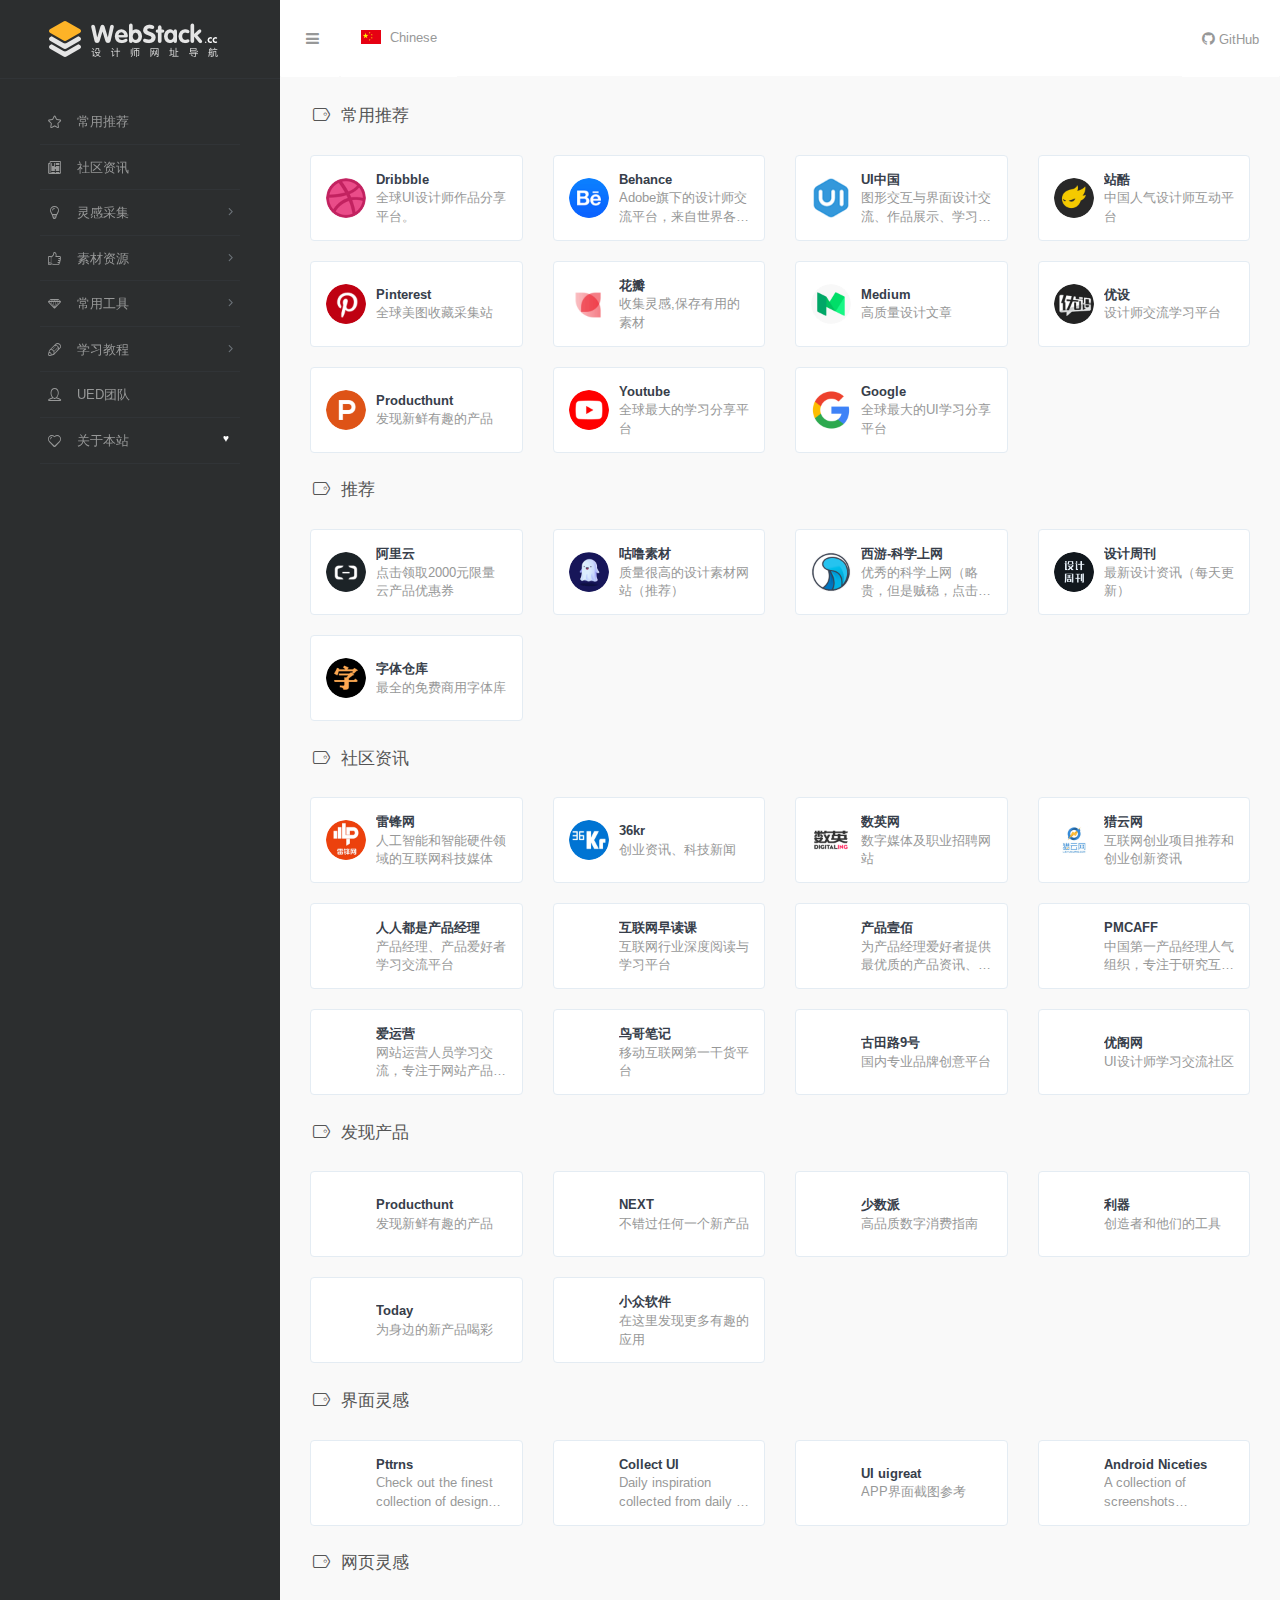
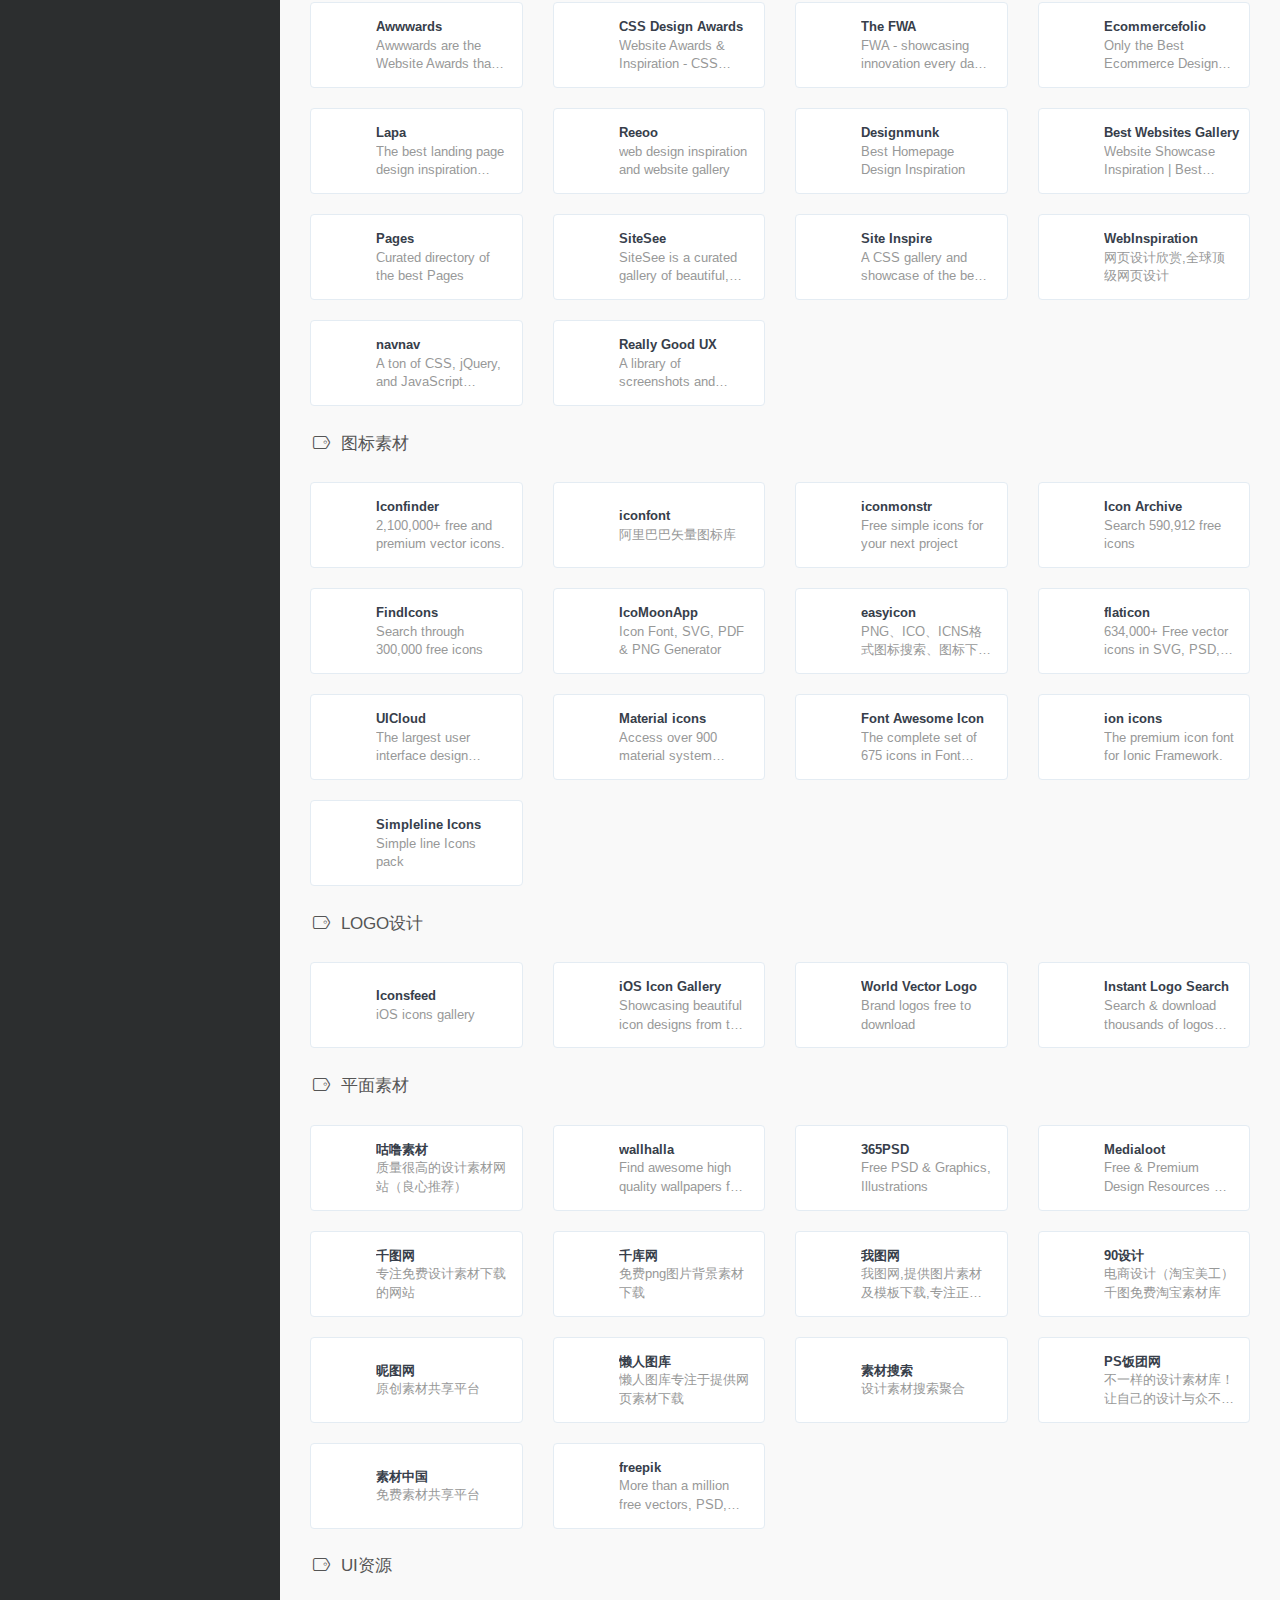
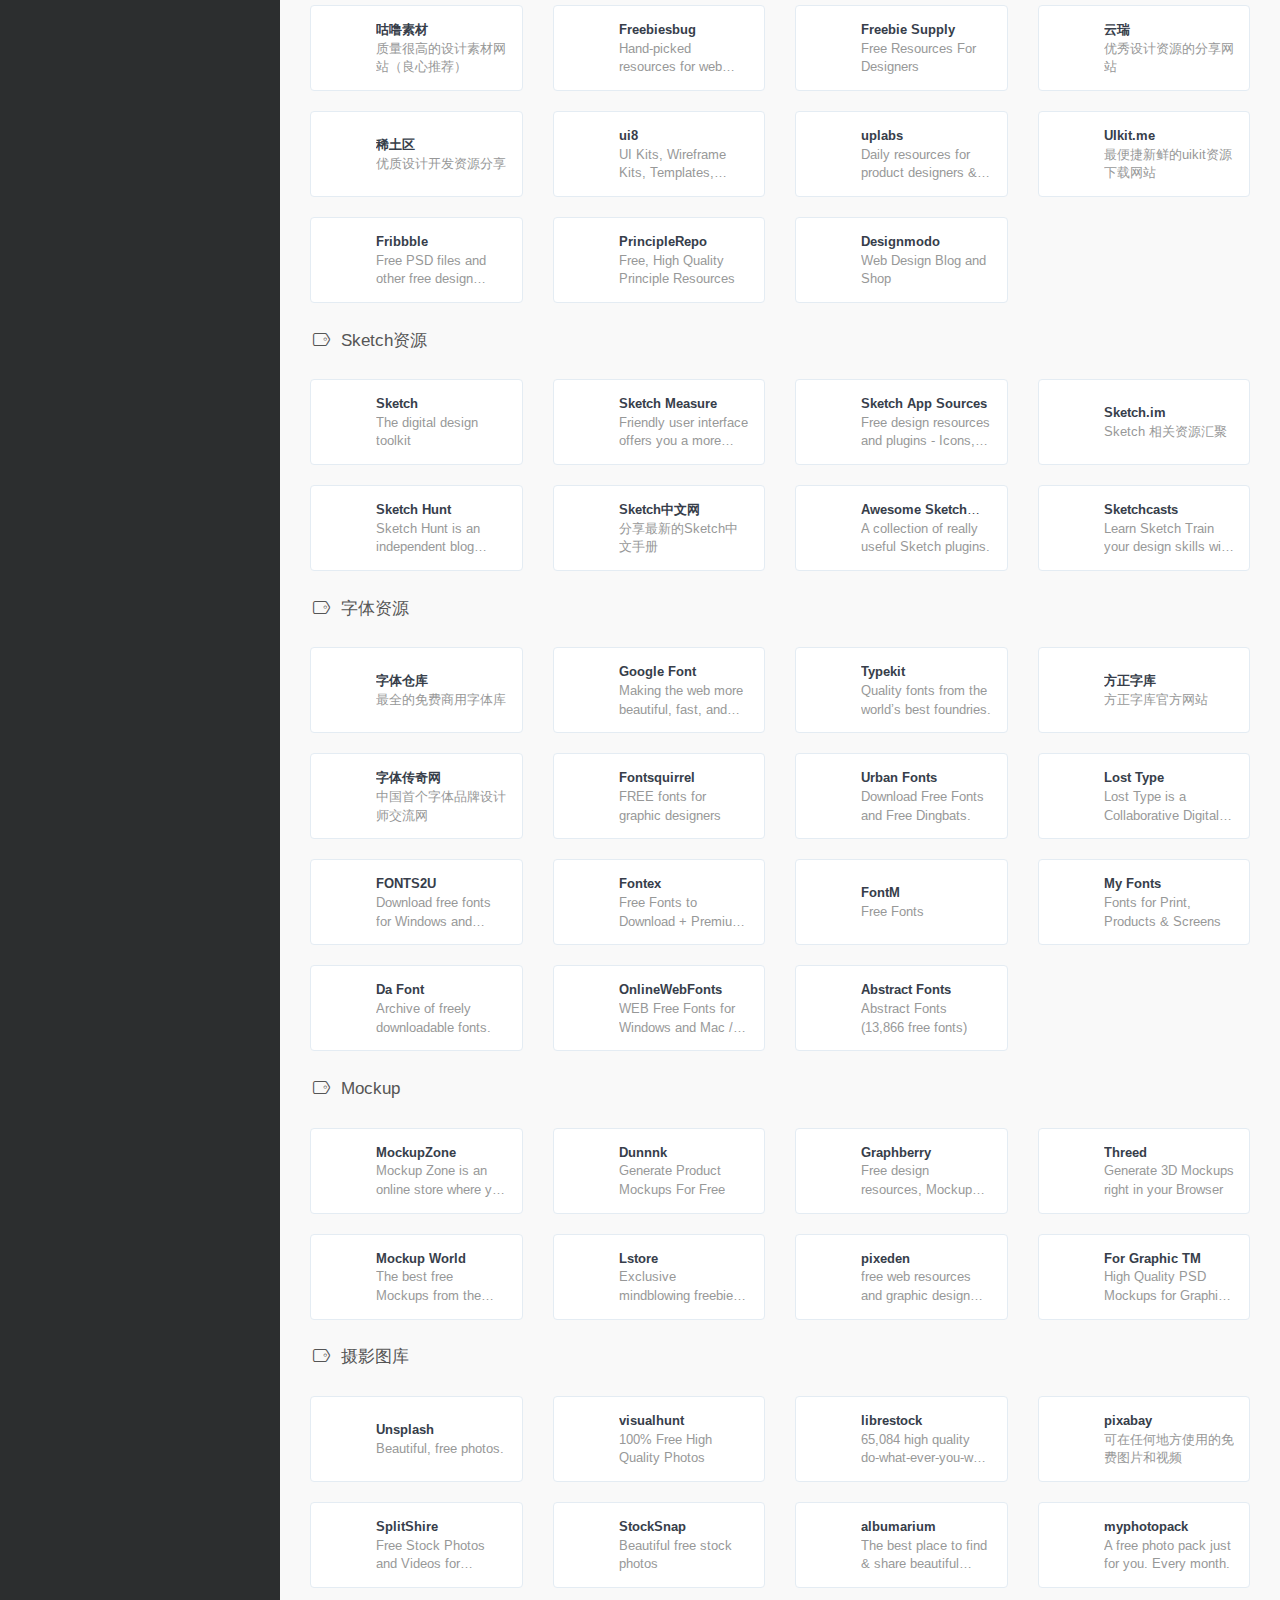
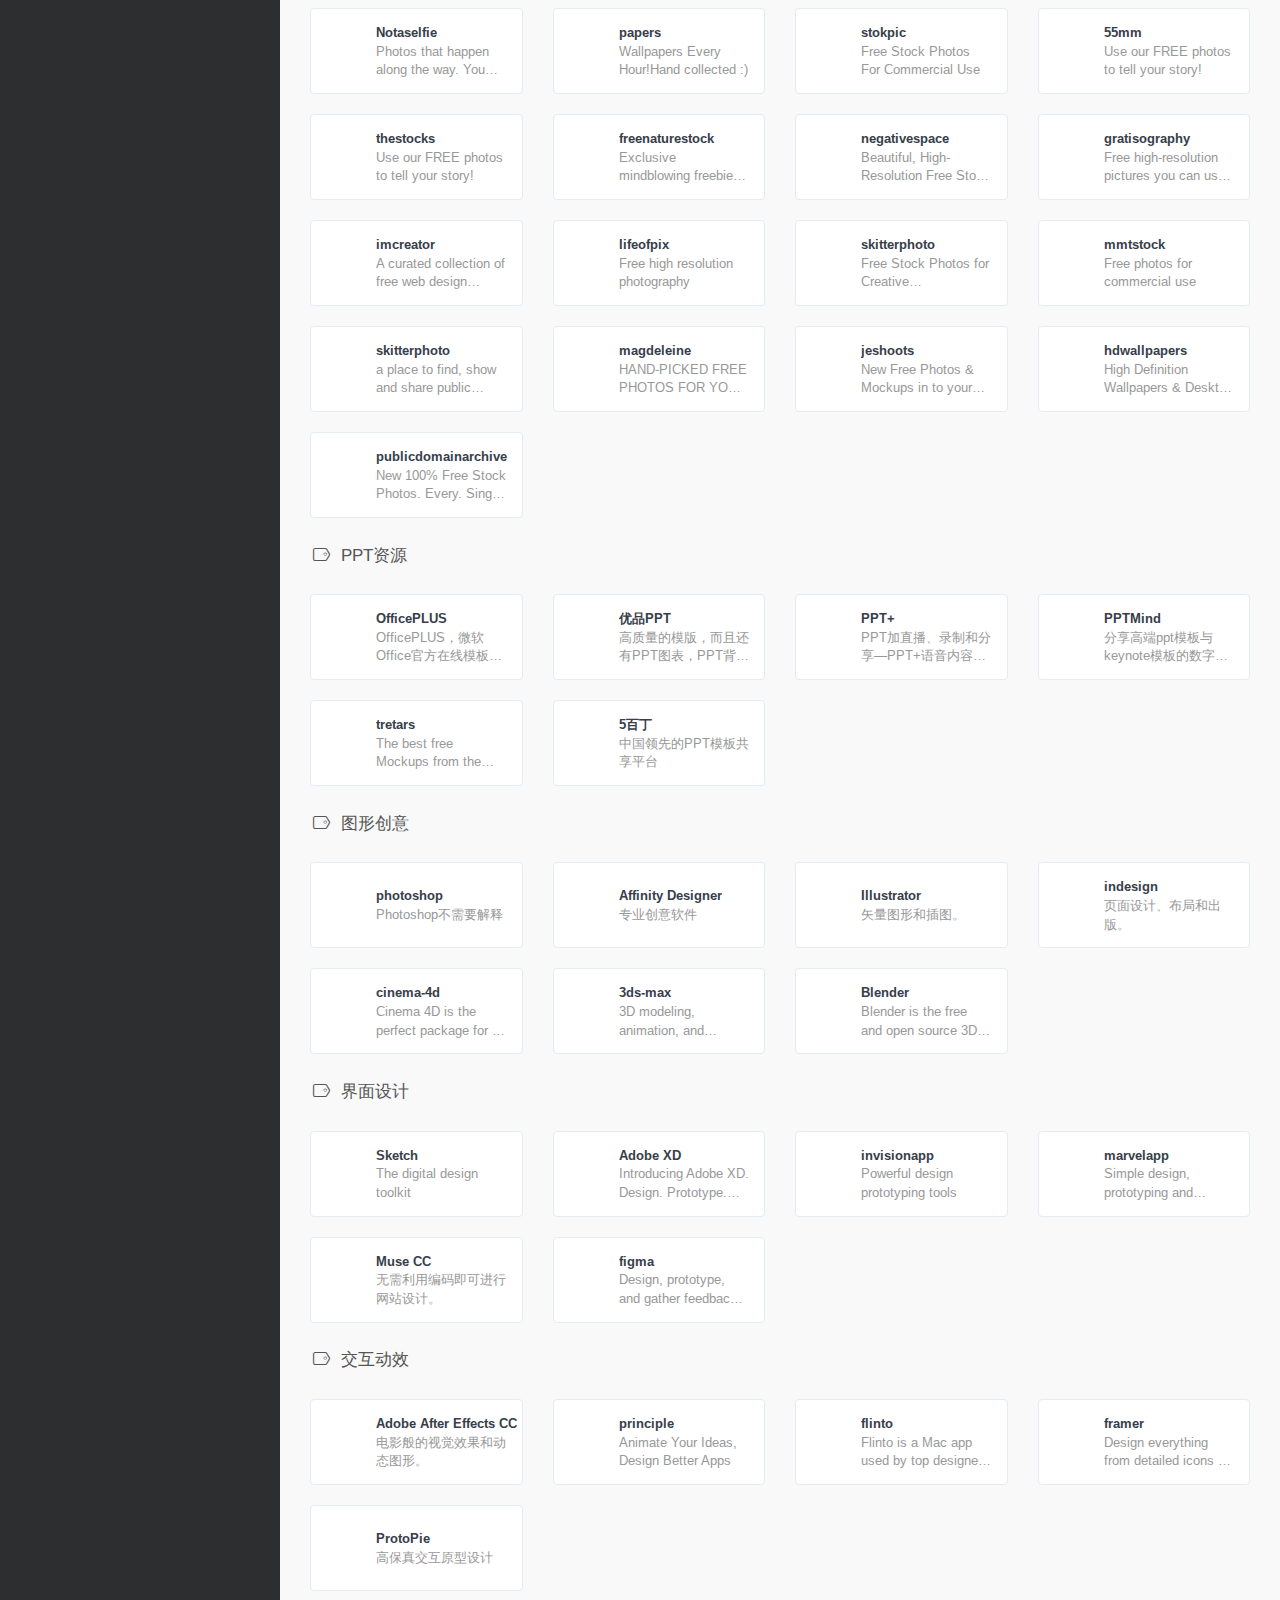
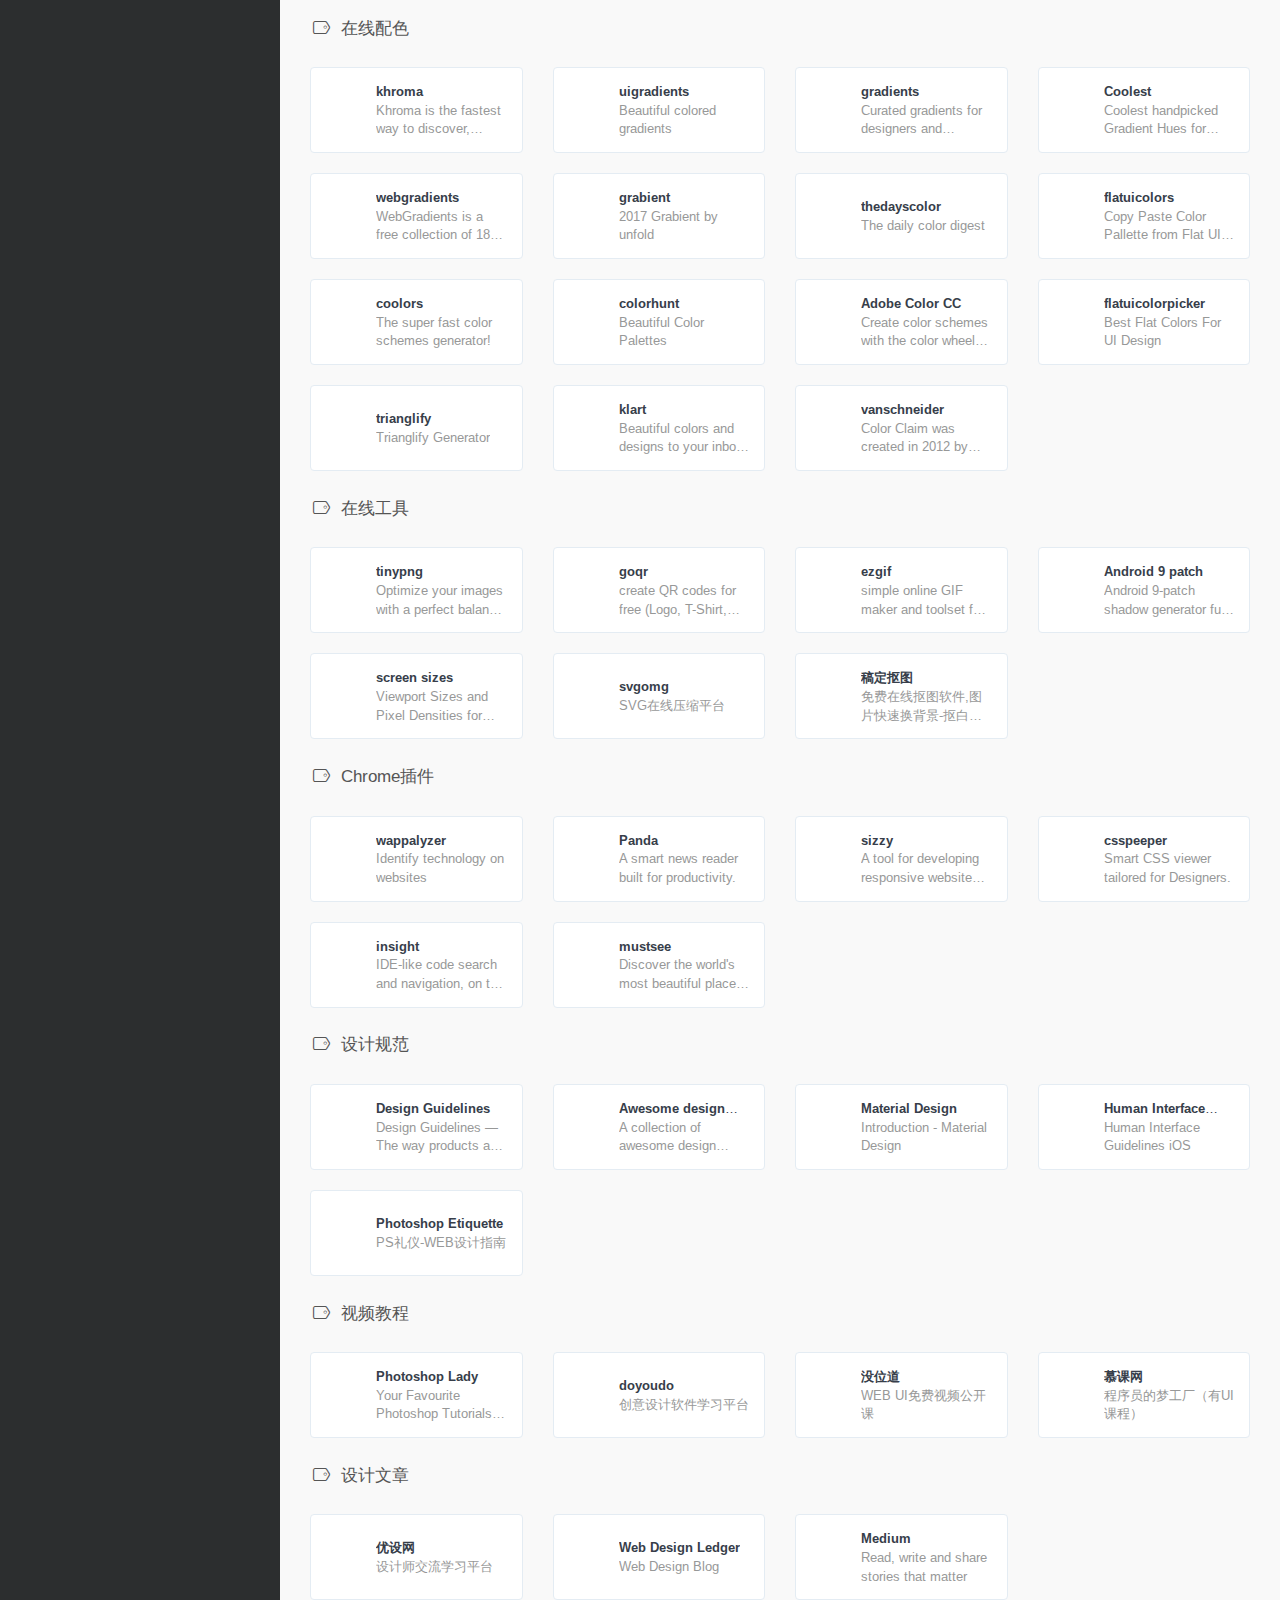
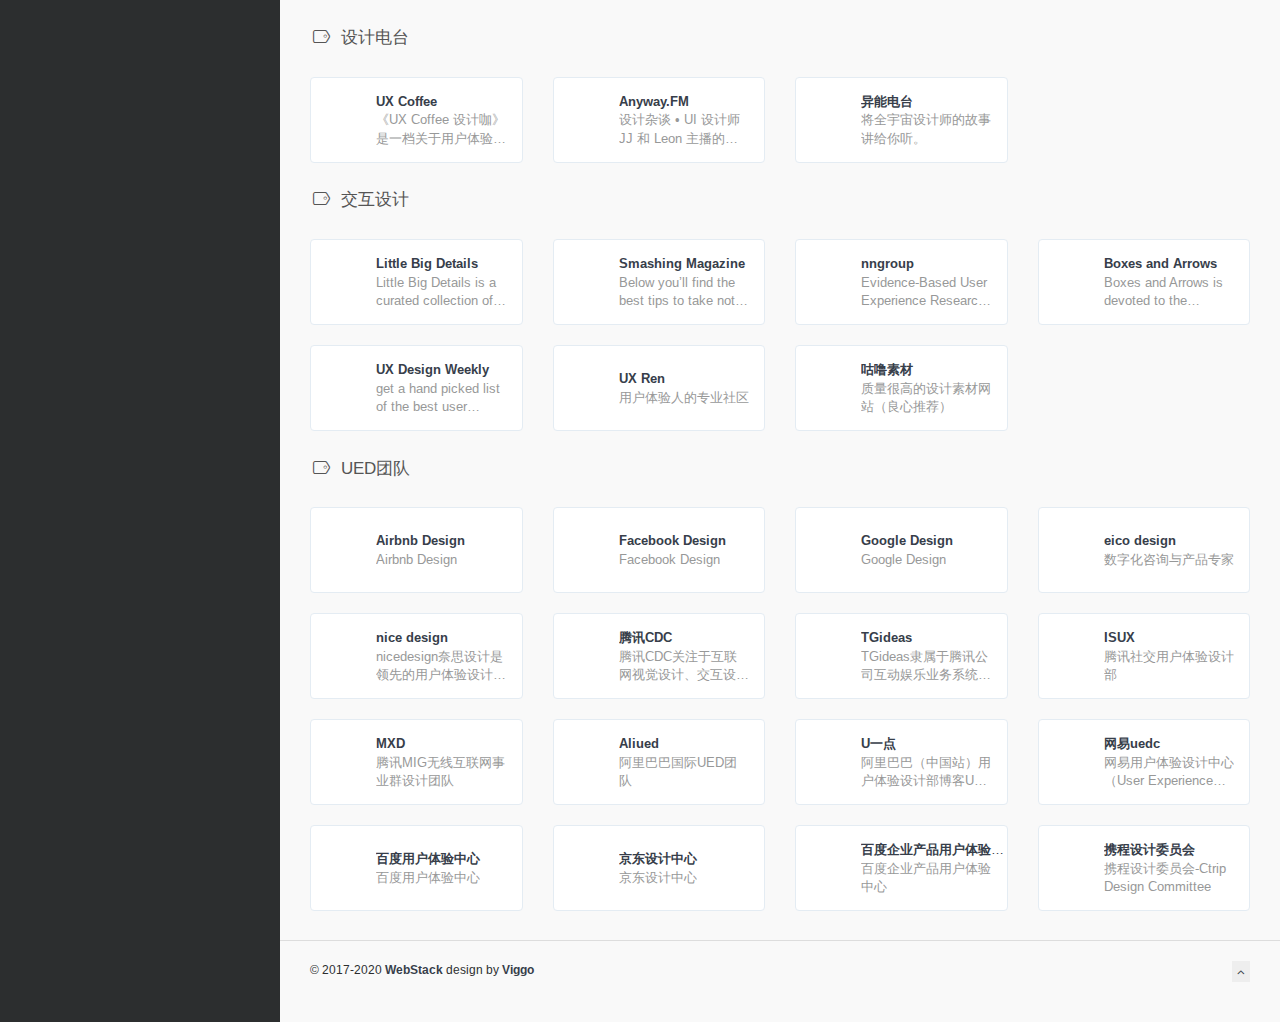
==== cn/index.html @ 11b6887c "first" ====
<!DOCTYPE html>
<html lang="zh">

<head>
    <script async src = "//pagead2.googlesyndication.com/pagead/js/adsbygoogle.js" >
    </script>
    <script>
    (adsbygoogle = window.adsbygoogle || []).push({
        google_ad_client: "ca-pub-8550836177608334",
        enable_page_level_ads: true
    });
    </script>
    <script>
    var _hmt = _hmt || [];
    (function() {
      var hm = document.createElement("script");
      hm.src = "https://hm.baidu.com/hm.js?c05bb16ea908292af9f6c513087a1cc3";
      var s = document.getElementsByTagName("script")[0]; 
      s.parentNode.insertBefore(hm, s);
    })();
    </script>
    <meta charset="utf-8">
    <meta http-equiv="X-UA-Compatible" content="IE=edge">
    <meta name="viewport" content="width=device-width, initial-scale=1.0" />
    <meta name="author" content="viggo" />
    <title>WebStack.cc - 设计师网址导航</title>
    <meta name="keywords" content="UI设计,UI设计素材,设计导航,网址导航,设计资源,创意导航,创意网站导航,设计师网址大全,设计素材大全,设计师导航,UI设计资源,优秀UI设计欣赏,设计师导航,设计师网址大全,设计师网址导航,产品经理网址导航,交互设计师网址导航,www.webstack.cc">
    <meta name="description" content="WebStack - 收集国内外优秀设计网站、UI设计资源网站、灵感创意网站、素材资源网站，定时更新分享优质产品设计书签。www.webstack.cc">
    <link rel="shortcut icon" href="../assets/images/favicon.png">
    <link rel="stylesheet" href="http://fonts.googleapis.com/css?family=Arimo:400,700,400italic">
    <link rel="stylesheet" href="../assets/css/fonts/linecons/css/linecons.css">
    <link rel="stylesheet" href="../assets/css/fonts/fontawesome/css/font-awesome.min.css">
    <link rel="stylesheet" href="../assets/css/bootstrap.css">
    <link rel="stylesheet" href="../assets/css/xenon-core.css">
    <link rel="stylesheet" href="../assets/css/xenon-components.css">
    <link rel="stylesheet" href="../assets/css/xenon-skins.css">
    <link rel="stylesheet" href="../assets/css/nav.css">
    <script src="../assets/js/jquery-1.11.1.min.js"></script>
    <!-- HTML5 shim and Respond.js IE8 support of HTML5 elements and media queries -->
    <!--[if lt IE 9]>
        <script src="https://oss.maxcdn.com/html5shiv/3.7.2/html5shiv.min.js"></script>
        <script src="https://oss.maxcdn.com/respond/1.4.2/respond.min.js"></script>
    <![endif]-->
    <!-- / FB Open Graph -->
    <meta property="og:type" content="article">
    <meta property="og:url" content="http://www.webstack.cc/">
    <meta property="og:title" content="WebStack - 收集国内外优秀设计网站、UI设计资源网站、灵感创意网站、素材资源网站，定时更新分享优质产品设计书签。www.webstack.cc">
    <meta property="og:description" content="UI设计,UI设计素材,设计导航,网址导航,设计资源,创意导航,创意网站导航,设计师网址大全,设计素材大全,设计师导航,UI设计资源,优秀UI设计欣赏,设计师导航,设计师网址大全,设计师网址导航,产品经理网址导航,交互设计师网址导航,www.webstack.cc">
    <meta property="og:image" content="http://webstack.cc/assets/images/webstack_banner_cn.png">
    <meta property="og:site_name" content="WebStack - 收集国内外优秀设计网站、UI设计资源网站、灵感创意网站、素材资源网站，定时更新分享优质产品设计书签。www.webstack.cc">
    <!-- / Twitter Cards -->
    <meta name="twitter:card" content="summary_large_image">
    <meta name="twitter:title" content="WebStack - 收集国内外优秀设计网站、UI设计资源网站、灵感创意网站、素材资源网站，定时更新分享优质产品设计书签。www.webstack.cc">
    <meta name="twitter:description" content="UI设计,UI设计素材,设计导航,网址导航,设计资源,创意导航,创意网站导航,设计师网址大全,设计素材大全,设计师导航,UI设计资源,优秀UI设计欣赏,设计师导航,设计师网址大全,设计师网址导航,产品经理网址导航,交互设计师网址导航,www.webstack.cc">
    <meta name="twitter:image" content="http://www.webstack.cc/assets/images/webstack_banner_cn.png">
</head>

<body class="page-body">
    <!-- skin-white -->
    <div class="page-container">
        <div class="sidebar-menu toggle-others fixed">
            <div class="sidebar-menu-inner">
                <header class="logo-env">
                    <!-- logo -->
                    <div class="logo">
                        <a href="index.html" class="logo-expanded">
                            <img src="../assets/images/logo@2x.png" width="100%" alt="" />
                        </a>
                        <a href="index.html" class="logo-collapsed">
                            <img src="../assets/images/logo-collapsed@2x.png" width="40" alt="" />
                        </a>
                    </div>
                    <div class="mobile-menu-toggle visible-xs">
                        <a href="#" data-toggle="user-info-menu">
                            <i class="linecons-cog"></i>
                        </a>
                        <a href="#" data-toggle="mobile-menu">
                            <i class="fa-bars"></i>
                        </a>
                    </div>
                </header>
                <ul id="main-menu" class="main-menu">
                    <li>
                        <a href="#常用推荐" class="smooth">
                            <i class="linecons-star"></i>
                            <span class="title">常用推荐</span>
                        </a>
                    </li>
                    <li>
                        <a href="#社区资讯" class="smooth">
                            <i class="linecons-doc"></i>
                            <span class="title">社区资讯</span>
                        </a>
                    </li>
                    <li>
                        <a>
                            <i class="linecons-lightbulb"></i>
                            <span class="title">灵感采集</span>
                        </a>
                        <ul>
                            <li>
                                <a href="#发现产品" class="smooth">
                                    <span class="title">发现产品</span>
                                </a>
                            </li>
                            <li>
                                <a href="#界面灵感" class="smooth">
                                    <span class="title">界面灵感</span>
                                </a>
                            </li>
                            <li>
                                <a href="#网页灵感" class="smooth">
                                    <span class="title">网页灵感</span>
                                    <span class="label label-pink pull-right hidden-collapsed">Hot</span>
                                </a>
                            </li>
                            <!-- <li>
                                <a href="#动效设计" class="smooth">
                                    <span class="title">动效设计</span>
                                </a>
                            </li>
                            <li>
                                <a href="#电商平台" class="smooth">
                                    <span class="title">电商平台</span>
                                </a>
                            </li> -->
                        </ul>
                    </li>
                    <li>
                        <a>
                            <i class="linecons-thumbs-up"></i>
                            <span class="title">素材资源</span>
                        </a>
                        <ul>
                            <li>
                                <a href="#图标素材" class="smooth">
                                    <span class="title">图标素材</span>
                                </a>
                            </li>
                            <li>
                                <a href="#LOGO设计" class="smooth">
                                    <span class="title">LOGO设计</span>
                                </a>
                            </li>
                            <li>
                                <a href="#平面素材" class="smooth">
                                    <span class="title">平面素材</span>
                                </a>
                            </li>
                            <li>
                                <a href="#UI资源" class="smooth">
                                    <span class="title">UI资源</span>
                                </a>
                            </li>
                            <li>
                                <a href="#Sketch资源" class="smooth">
                                    <span class="title">Sketch资源</span>
                                </a>
                            </li>
                            <li>
                                <a href="#字体资源" class="smooth">
                                    <span class="title">字体资源</span>
                                </a>
                            </li>
                            <li>
                                <a href="#Mockup" class="smooth">
                                    <span class="title">Mockup</span>
                                </a>
                            </li>
                            <li>
                                <a href="#摄影图库" class="smooth">
                                    <span class="title">摄影图库</span>
                                </a>
                            </li>
                            <li>
                                <a href="#PPT资源" class="smooth">
                                    <span class="title">PPT资源</span>
                                </a>
                            </li>
                        </ul>
                    </li>
                    <li>
                        <a>
                            <i class="linecons-diamond"></i>
                            <span class="title">常用工具</span>
                        </a>
                        <ul>
                            <li>
                                <a href="#图形创意" class="smooth">
                                    <span class="title">图形创意</span>
                                </a>
                            </li>
                            <li>
                                <a href="#界面设计" class="smooth">
                                    <span class="title">界面设计</span>
                                </a>
                            </li>
                            <li>
                                <a href="#交互动效" class="smooth">
                                    <span class="title">交互动效</span>
                                </a>
                            </li>
                            <li>
                                <a href="#在线配色" class="smooth">
                                    <span class="title">在线配色</span>
                                </a>
                            </li>
                            <li>
                                <a href="#在线工具" class="smooth">
                                    <span class="title">在线工具</span>
                                </a>
                            </li>
                            <!-- <li>
                                <a href="#Sketch插件" class="smooth">
                                    <span class="title">Sketch插件</span>
                                </a>
                            </li> -->
                            <li>
                                <a href="#Chrome插件" class="smooth">
                                    <span class="title">Chrome插件</span>
                                </a>
                            </li>
                            <!-- <li>
                                <a href="#H5制作" class="smooth">
                                    <span class="title">H5制作</span>
                                </a>
                            </li> -->
                        </ul>
                    </li>
                    <li>
                        <a>
                            <i class="linecons-pencil"></i>
                            <span class="title">学习教程</span>
                        </a>
                        <ul>
                            <li>
                                <a href="#设计规范" class="smooth">
                                    <span class="title">设计规范</span>
                                </a>
                            </li>
                            <li>
                                <a href="#视频教程" class="smooth">
                                    <span class="title">视频教程</span>
                                </a>
                            </li>
                            <li>
                                <a href="#设计文章" class="smooth">
                                    <span class="title">设计文章</span>
                                </a>
                            </li>
                            <li>
                                <a href="#设计电台" class="smooth">
                                    <span class="title">设计电台</span>
                                </a>
                            </li>
                            <li>
                                <a href="#交互设计" class="smooth">
                                    <span class="title">交互设计</span>
                                    <span class="label label-pink pull-right hidden-collapsed">Hot</span>
                                </a>
                            </li>
                        </ul>
                    </li>
                    <li>
                        <a href="#UED团队" class="smooth">
                            <i class="linecons-user"></i>
                            <span class="title">UED团队</span>
                        </a>
                    </li>
                    <li>
                        <a href="about.html">
                            <i class="linecons-heart"></i>
                            <span class="tooltip-blue">关于本站</span>
                            <span class="label label-Primary pull-right hidden-collapsed">♥︎</span>
                        </a>
                    </li>
                    <!-- <div class="submit-tag">
                        <a href="about.html">
                            <i class="linecons-heart"></i>
                            <span class="tooltip-blue">关于本站</span>
                            <span class="label label-Primary pull-right hidden-collapsed">♥︎</span>
                        </a>
                    </div> -->
                </ul>
            </div>
        </div>
        <div class="main-content">
            <nav class="navbar user-info-navbar" role="navigation">
                <!-- User Info, Notifications and Menu Bar -->
                <!-- Left links for user info navbar -->
                <ul class="user-info-menu left-links list-inline list-unstyled">
                    <li class="hidden-sm hidden-xs">
                        <a href="#" data-toggle="sidebar">
                            <i class="fa-bars"></i>
                        </a>
                    </li>
                    <li class="dropdown hover-line language-switcher">
                        <a href="../cn/index.html" class="dropdown-toggle" data-toggle="dropdown">
                            <img src="../assets/images/flags/flag-cn.png" alt="flag-cn" /> Chinese
                        </a>
                        <ul class="dropdown-menu languages">
                            <li>
                                <a href="../en/index.html">
                                    <img src="../assets/images/flags/flag-us.png" alt="flag-us" /> English
                                </a>
                            </li>
                            <li class="active">
                                <a href="../cn/index.html">
                                    <img src="../assets/images/flags/flag-cn.png" alt="flag-cn" /> Chinese
                                </a>
                            </li>
                        </ul>
                    </li>
                </ul>
                <ul class="user-info-menu right-links list-inline list-unstyled">
                    <li class="hidden-sm hidden-xs">
                        <a href="https://github.com/WebStackPage/WebStackPage.github.io" target="_blank">
                            <i class="fa-github"></i>  GitHub
                        </a>
                    </li>
                </ul>
                <!-- <a href="https://github.com/WebStackPage/WebStackPage.github.io" target="_blank"><img style="position: absolute; top: 0; right: 0; border: 0;" src="https://s3.amazonaws.com/github/ribbons/forkme_right_darkblue_121621.png" alt="Fork me on GitHub"></a> -->

            </nav>
            <!-- 常用推荐 -->
            <h4 class="text-gray"><i class="linecons-tag" style="margin-right: 7px;" id="常用推荐"></i>常用推荐</h4>
            <div class="row">
                <div class="col-sm-3">
                    <div class="xe-widget xe-conversations box2 label-info" onclick="window.open('https://dribbble.com/', '_blank')" data-toggle="tooltip" data-placement="bottom" title="" data-original-title="https://dribbble.com/">
                        <div class="xe-comment-entry">
                            <a class="xe-user-img">
                                <img data-src="../assets/images/logos/dribbble.png" class="lozad img-circle" width="40">
                            </a>
                            <div class="xe-comment">
                                <a href="#" class="xe-user-name overflowClip_1">
                                    <strong>Dribbble</strong>
                                </a>
                                <p class="overflowClip_2">全球UI设计师作品分享平台。</p>
                            </div>
                        </div>
                    </div>
                </div>
                <div class="col-sm-3">
                    <div class="xe-widget xe-conversations box2 label-info" onclick="window.open('https://behance.net/', '_blank')" data-toggle="tooltip" data-placement="bottom" title="" data-original-title="https://behance.net/">
                        <div class="xe-comment-entry">
                            <a class="xe-user-img">
                                <img data-src="../assets/images/logos/behance.png" class="lozad img-circle" width="40">
                            </a>
                            <div class="xe-comment">
                                <a href="#" class="xe-user-name overflowClip_1">
                                    <strong>Behance</strong>
                                </a>
                                <p class="overflowClip_2">Adobe旗下的设计师交流平台，来自世界各地的设计师在这里分享自己的作品。</p>
                            </div>
                        </div>
                    </div>
                </div>
                <div class="col-sm-3">
                    <div class="xe-widget xe-conversations box2 label-info" onclick="window.open('http://www.ui.cn/', '_blank')" data-toggle="tooltip" data-placement="bottom" title="" data-original-title="http://www.ui.cn/">
                        <div class="xe-comment-entry">
                            <a class="xe-user-img">
                                <img data-src="../assets/images/logos/uicn.png" class="lozad img-circle" width="40">
                            </a>
                            <div class="xe-comment">
                                <a href="#" class="xe-user-name overflowClip_1">
                                    <strong>UI中国</strong>
                                </a>
                                <p class="overflowClip_2">图形交互与界面设计交流、作品展示、学习平台。</p>
                            </div>
                        </div>
                    </div>
                </div>
                <div class="col-sm-3">
                    <div class="xe-widget xe-conversations box2 label-info" onclick="window.open('http://www.zcool.com.cn/', '_blank')" data-toggle="tooltip" data-placement="bottom" title="" data-original-title="http://www.zcool.com.cn/">
                        <div class="xe-comment-entry">
                            <a class="xe-user-img">
                                <img data-src="../assets/images/logos/zcool.png" class="lozad img-circle" width="40">
                            </a>
                            <div class="xe-comment">
                                <a href="#" class="xe-user-name overflowClip_1">
                                    <strong>站酷</strong>
                                </a>
                                <p class="overflowClip_2">中国人气设计师互动平台</p>
                            </div>
                        </div>
                    </div>
                </div>
            </div>
            <div class="row">
                <div class="col-sm-3">
                    <div class="xe-widget xe-conversations box2 label-info" onclick="window.open('https://www.pinterest.com/', '_blank')" data-toggle="tooltip" data-placement="bottom" title="" data-original-title="https://www.pinterest.com/">
                        <div class="xe-comment-entry">
                            <a class="xe-user-img">
                                <img data-src="../assets/images/logos/pinterest.png" class="lozad img-circle" width="40">
                            </a>
                            <span class="label label-info" data-toggle="tooltip" data-placement="left" title="" data-original-title="Hello I am a Tooltip"></span>
                            <div class="xe-comment">
                                <a href="#" class="xe-user-name overflowClip_1">
                                    <strong>Pinterest</strong>
                                </a>
                                <p class="overflowClip_2">全球美图收藏采集站</p>
                            </div>
                        </div>
                    </div>
                </div>
                <div class="col-sm-3">
                    <div class="xe-widget xe-conversations box2 label-info" onclick="window.open('http://huaban.com/', '_blank')" data-toggle="tooltip" data-placement="bottom" title="" data-original-title="http://huaban.com/">
                        <div class="xe-comment-entry">
                            <a class="xe-user-img">
                                <img data-src="../assets/images/logos/huaban.png" class="lozad img-circle" width="40">
                            </a>
                            <span class="label label-info" data-toggle="tooltip" data-placement="left" title="" data-original-title="Hello I am a Tooltip"></span>
                            <div class="xe-comment">
                                <a href="#" class="xe-user-name overflowClip_1">
                                    <strong>花瓣</strong>
                                </a>
                                <p class="overflowClip_2">收集灵感,保存有用的素材</p>
                            </div>
                        </div>
                    </div>
                </div>
                <div class="col-sm-3">
                    <div class="xe-widget xe-conversations box2 label-info" onclick="window.open('https://medium.com/', '_blank')" data-toggle="tooltip" data-placement="bottom" title="" data-original-title="https://medium.com/">
                        <div class="xe-comment-entry">
                            <a class="xe-user-img">
                                <img data-src="../assets/images/logos/medium.png" class="lozad img-circle" width="40">
                            </a>
                            <span class="label label-info" data-toggle="tooltip" data-placement="left" title="" data-original-title="Hello I am a Tooltip"></span>
                            <div class="xe-comment">
                                <a href="#" class="xe-user-name overflowClip_1">
                                    <strong>Medium</strong>
                                </a>
                                <p class="overflowClip_2">高质量设计文章</p>
                            </div>
                        </div>
                    </div>
                </div>
                <div class="col-sm-3">
                    <div class="xe-widget xe-conversations box2 label-info" onclick="window.open('http://www.uisdc.com/', '_blank')" data-toggle="tooltip" data-placement="bottom" title="" data-original-title="http://www.uisdc.com/">
                        <div class="xe-comment-entry">
                            <a class="xe-user-img">
                                <img data-src="../assets/images/logos/uisdc.png" class="lozad img-circle" width="40">
                            </a>
                            <span class="label label-info" data-toggle="tooltip" data-placement="left" title="" data-original-title="Hello I am a Tooltip"></span>
                            <div class="xe-comment">
                                <a href="#" class="xe-user-name overflowClip_1">
                                    <strong>优设</strong>
                                </a>
                                <p class="overflowClip_2">设计师交流学习平台</p>
                            </div>
                        </div>
                    </div>
                </div>
            </div>
            <div class="row">
                <div class="col-sm-3">
                    <div class="xe-widget xe-conversations box2 label-info" onclick="window.open('https://www.producthunt.com/', '_blank')" data-toggle="tooltip" data-placement="bottom" title="" data-original-title="https://www.producthunt.com/">
                        <div class="xe-comment-entry">
                            <a class="xe-user-img">
                                <img data-src="../assets/images/logos/producthunt.png" class="lozad img-circle" width="40">
                            </a>
                            <span class="label label-info" data-toggle="tooltip" data-placement="left" title="" data-original-title="Hello I am a Tooltip"></span>
                            <div class="xe-comment">
                                <a href="#" class="xe-user-name overflowClip_1">
                                    <strong>Producthunt</strong>
                                </a>
                                <p class="overflowClip_2">发现新鲜有趣的产品</p>
                            </div>
                        </div>
                    </div>
                </div>
                <div class="col-sm-3">
                    <div class="xe-widget xe-conversations box2 label-info" onclick="window.open('https://www.youtube.com/', '_blank')" data-toggle="tooltip" data-placement="bottom" title="" data-original-title="https://www.youtube.com/">
                        <div class="xe-comment-entry">
                            <a class="xe-user-img">
                                <img data-src="../assets/images/logos/youtube.png" class="lozad img-circle" width="40">
                            </a>
                            <span class="label label-info" data-toggle="tooltip" data-placement="left" title="" data-original-title="Hello I am a Tooltip"></span>
                            <div class="xe-comment">
                                <a href="#" class="xe-user-name overflowClip_1">
                                    <strong>Youtube</strong>
                                </a>
                                <p class="overflowClip_2">全球最大的学习分享平台</p>
                            </div>
                        </div>
                    </div>
                </div>
                <div class="col-sm-3">
                    <div class="xe-widget xe-conversations box2 label-info" onclick="window.open('https://www.google.com/', '_blank')" data-toggle="tooltip" data-placement="bottom" title="" data-original-title="https://www.google.com/">
                        <div class="xe-comment-entry">
                            <a class="xe-user-img">
                                <img data-src="../assets/images/logos/google.png" class="lozad img-circle" width="40">
                            </a>
                            <span class="label label-info" data-toggle="tooltip" data-placement="left" title="" data-original-title="Hello I am a Tooltip"></span>
                            <div class="xe-comment">
                                <a href="#" class="xe-user-name overflowClip_1">
                                    <strong>Google</strong>
                                </a>
                                <p class="overflowClip_2">全球最大的UI学习分享平台</p>
                            </div>
                        </div>
                    </div>
                </div>
            </div>
            <br />
            <!-- END 常用推荐 -->
            <!-- 推荐 -->
            <h4 class="text-gray"><i class="linecons-tag" style="margin-right: 7px;" id="界面灵感"></i>推荐</h4>
            <div class="row">
                <div class="col-sm-3">
                    <div class="xe-widget xe-conversations box2 label-info" onclick="window.open('https://www.aliyun.com/minisite/goods?userCode=xtct5egx&share_source=copy_link', '_blank')" data-toggle="tooltip" data-placement="bottom" title="" data-original-title="https://www.aliyun.com/">
                        <div class="xe-comment-entry">
                            <a class="xe-user-img">
                                <img data-src="../assets/images/logos/aliyun.png" class="lozad img-circle" width="40">
                            </a>
                            <div class="xe-comment">
                                <a href="#" class="xe-user-name overflowClip_1">
                                    <strong>阿里云</strong>
                                </a>
                                <p class="overflowClip_2">点击领取2000元限量云产品优惠券</p>
                            </div>
                        </div>
                    </div>
                </div>
                <div class="col-sm-3">
                    <div class="xe-widget xe-conversations box2 label-info" onclick="window.open('https://www.gulusucai.com/', '_blank')" data-toggle="tooltip" data-placement="bottom" title="" data-original-title="https://www.gulusucai.com/">
                        <div class="xe-comment-entry">
                            <a class="xe-user-img">
                                <img data-src="../assets/images/logos/gulusucai.png" class="lozad img-circle" width="40">
                            </a>
                            <div class="xe-comment">
                                <a href="#" class="xe-user-name overflowClip_1">
                                    <strong>咕噜素材</strong>
                                </a>
                                <p class="overflowClip_2">质量很高的设计素材网站（推荐）</p>
                            </div>
                        </div>
                    </div>
                </div>
                <div class="col-sm-3">
                    <div class="xe-widget xe-conversations box2 label-info" onclick="window.open('https://xiyou4you.us/r/?s=13731627', '_blank')" data-toggle="tooltip" data-placement="bottom" title="" data-original-title="https://xiyou4you.us">
                        <div class="xe-comment-entry">
                            <a class="xe-user-img">
                                <img data-src="../assets/images/logos/xiyou.png" class="lozad img-circle" width="40">
                            </a>
                            <div class="xe-comment">
                                <a href="#" class="xe-user-name overflowClip_1">
                                    <strong>西游-科学上网</strong>
                                </a>
                                <p class="overflowClip_2">优秀的科学上网（略贵，但是贼稳，点击注册领取优惠券）</p>
                            </div>
                        </div>
                    </div>
                </div>
                <!-- <div class="col-sm-3">
                    <div class="xe-widget xe-conversations box2 label-info" onclick="window.open('https://www.link360.top/', '_blank')" data-toggle="tooltip" data-placement="bottom" title="" data-original-title="https://www.link360.top/">
                        <div class="xe-comment-entry">
                            <a class="xe-user-img">
                                <img data-src="../assets/images/logos/ss-kexueshangwang.png" class="lozad img-circle" width="40">
                            </a>
                            <div class="xe-comment">
                                <a href="#" class="xe-user-name overflowClip_1">
                                    <strong>SS梯子</strong>
                                </a>
                                <p class="overflowClip_2">SS梯子-科学上网（实惠，但是不太稳）</p>
                            </div>
                        </div>
                    </div>
                </div> -->
                <div class="col-sm-3">
                    <div class="xe-widget xe-conversations box2 label-info" onclick="window.open('https://www.shejizhoukan.com/', '_blank')" data-toggle="tooltip" data-placement="bottom" title="" data-original-title="https://www.shejizhoukan.com/">
                        <div class="xe-comment-entry">
                            <a class="xe-user-img">
                                <img data-src="../assets/images/logos/shejizhoukan.png" class="lozad img-circle" width="40">
                            </a>
                            <div class="xe-comment">
                                <a href="#" class="xe-user-name overflowClip_1">
                                    <strong>设计周刊</strong>
                                </a>
                                <p class="overflowClip_2">最新设计资讯（每天更新）</p>
                            </div>
                        </div>
                    </div>
                </div>
            </div>
            <div class="row">
                <div class="col-sm-3">
                    <div class="xe-widget xe-conversations box2 label-info" onclick="window.open('https://www.ziticangku.com/', '_blank')" data-toggle="tooltip" data-placement="bottom" title="" data-original-title="https://www.ziticangku.com/">
                        <div class="xe-comment-entry">
                            <a class="xe-user-img">
                                <img data-src="../assets/images/logos/ziticangku.png" class="lozad img-circle" width="40">
                            </a>
                            <div class="xe-comment">
                                <a href="#" class="xe-user-name overflowClip_1">
                                    <strong>字体仓库</strong>
                                </a>
                                <p class="overflowClip_2">最全的免费商用字体库</p>
                            </div>
                        </div>
                    </div>
                </div>
            </div>
            <br />
            <!--END 推荐 -->            
            <!-- 社区资讯 -->
            <h4 class="text-gray"><i class="linecons-tag" style="margin-right: 7px;" id="社区资讯"></i>社区资讯</h4>
            <div class="row">
                <div class="col-sm-3">
                    <div class="xe-widget xe-conversations box2 label-info" onclick="window.open('https://www.leiphone.com/', '_blank')" data-toggle="tooltip" data-placement="bottom" title="" data-original-title="https://www.leiphone.com/">
                        <div class="xe-comment-entry">
                            <a class="xe-user-img">
                                <img data-src="../assets/images/logos/leiphone.png" class="lozad img-circle" width="40">
                            </a>
                            <div class="xe-comment">
                                <a href="#" class="xe-user-name overflowClip_1">
                                    <strong>雷锋网</strong>
                                </a>
                                <p class="overflowClip_2">人工智能和智能硬件领域的互联网科技媒体</p>
                            </div>
                        </div>
                    </div>
                </div>
                <div class="col-sm-3">
                    <div class="xe-widget xe-conversations box2 label-info" onclick="window.open('http://36kr.com/', '_blank')" data-toggle="tooltip" data-placement="bottom" title="" data-original-title="http://36kr.com/">
                        <div class="xe-comment-entry">
                            <a class="xe-user-img">
                                <img data-src="../assets/images/logos/36kr.png" class="lozad img-circle" width="40">
                            </a>
                            <div class="xe-comment">
                                <a href="#" class="xe-user-name overflowClip_1">
                                    <strong>36kr</strong>
                                </a>
                                <p class="overflowClip_2">创业资讯、科技新闻</p>
                            </div>
                        </div>
                    </div>
                </div>
                <div class="col-sm-3">
                    <div class="xe-widget xe-conversations box2 label-info" onclick="window.open('https://www.digitaling.com/', '_blank')" data-toggle="tooltip" data-placement="bottom" title="" data-original-title="https://www.digitaling.com/">
                        <div class="xe-comment-entry">
                            <a class="xe-user-img">
                                <img data-src="../assets/images/logos/digitaling.png" class="lozad img-circle" width="40">
                            </a>
                            <div class="xe-comment">
                                <a href="#" class="xe-user-name overflowClip_1">
                                    <strong>数英网</strong>
                                </a>
                                <p class="overflowClip_2">数字媒体及职业招聘网站</p>
                            </div>
                        </div>
                    </div>
                </div>
                <div class="col-sm-3">
                    <div class="xe-widget xe-conversations box2 label-info" onclick="window.open('http://www.lieyunwang.com/', '_blank')" data-toggle="tooltip" data-placement="bottom" title="" data-original-title="http://www.lieyunwang.com/">
                        <div class="xe-comment-entry">
                            <a class="xe-user-img">
                                <img data-src="../assets/images/logos/lieyunwang.png" class="lozad img-circle" width="40">
                            </a>
                            <div class="xe-comment">
                                <a href="#" class="xe-user-name overflowClip_1">
                                    <strong>猎云网</strong>
                                </a>
                                <p class="overflowClip_2">互联网创业项目推荐和创业创新资讯</p>
                            </div>
                        </div>
                    </div>
                </div>
            </div>
            <div class="row">
                <div class="col-sm-3">
                    <div class="xe-widget xe-conversations box2 label-info" onclick="window.open('http://www.woshipm.com/', '_blank')" data-toggle="tooltip" data-placement="bottom" title="" data-original-title="http://www.woshipm.com/">
                        <div class="xe-comment-entry">
                            <a class="xe-user-img">
                                <img data-src="../assets/images/logos/woshipm.png" class="lozad img-circle" width="40">
                            </a>
                            <div class="xe-comment">
                                <a href="#" class="xe-user-name overflowClip_1">
                                    <strong>人人都是产品经理</strong>
                                </a>
                                <p class="overflowClip_2">产品经理、产品爱好者学习交流平台</p>
                            </div>
                        </div>
                    </div>
                </div>
                <div class="col-sm-3">
                    <div class="xe-widget xe-conversations box2 label-info" onclick="window.open('https://www.zaodula.com/', '_blank')" data-toggle="tooltip" data-placement="bottom" title="" data-original-title="https://www.zaodula.com/">
                        <div class="xe-comment-entry">
                            <a class="xe-user-img">
                                <img data-src="../assets/images/logos/zaodula.png" class="lozad img-circle" width="40">
                            </a>
                            <div class="xe-comment">
                                <a href="#" class="xe-user-name overflowClip_1">
                                    <strong>互联网早读课</strong>
                                </a>
                                <p class="overflowClip_2">互联网行业深度阅读与学习平台</p>
                            </div>
                        </div>
                    </div>
                </div>
                <div class="col-sm-3">
                    <div class="xe-widget xe-conversations box2 label-info" onclick="window.open('http://www.chanpin100.com/', '_blank')" data-toggle="tooltip" data-placement="bottom" title="" data-original-title="http://www.chanpin100.com/">
                        <div class="xe-comment-entry">
                            <a class="xe-user-img">
                                <img data-src="../assets/images/logos/chanpin100.png" class="lozad img-circle" width="40">
                            </a>
                            <div class="xe-comment">
                                <a href="#" class="xe-user-name overflowClip_1">
                                    <strong>产品壹佰</strong>
                                </a>
                                <p class="overflowClip_2">为产品经理爱好者提供最优质的产品资讯、原创内容和相关视频课程</p>
                            </div>
                        </div>
                    </div>
                </div>
                <div class="col-sm-3">
                    <div class="xe-widget xe-conversations box2 label-info" onclick="window.open('http://www.pmcaff.com/', '_blank')" data-toggle="tooltip" data-placement="bottom" title="" data-original-title="http://www.pmcaff.com/">
                        <div class="xe-comment-entry">
                            <a class="xe-user-img">
                                <img data-src="../assets/images/logos/pmcaff.png" class="lozad img-circle" width="40">
                            </a>
                            <div class="xe-comment">
                                <a href="#" class="xe-user-name overflowClip_1">
                                    <strong>PMCAFF</strong>
                                </a>
                                <p class="overflowClip_2">中国第一产品经理人气组织，专注于研究互联网产品</p>
                            </div>
                        </div>
                    </div>
                </div>
            </div>
            <div class="row">
                <div class="col-sm-3">
                    <div class="xe-widget xe-conversations box2 label-info" onclick="window.open('http://www.iyunying.org/', '_blank')" data-toggle="tooltip" data-placement="bottom" title="" data-original-title="http://www.iyunying.org/">
                        <div class="xe-comment-entry">
                            <a class="xe-user-img">
                                <img data-src="../assets/images/logos/iyunying.png" class="lozad img-circle" width="40">
                            </a>
                            <div class="xe-comment">
                                <a href="#" class="xe-user-name overflowClip_1">
                                    <strong>爱运营</strong>
                                </a>
                                <p class="overflowClip_2">网站运营人员学习交流，专注于网站产品运营管理、淘宝运营。</p>
                            </div>
                        </div>
                    </div>
                </div>
                <div class="col-sm-3">
                    <div class="xe-widget xe-conversations box2 label-info" onclick="window.open('http://www.niaogebiji.com/', '_blank')" data-toggle="tooltip" data-placement="bottom" title="" data-original-title="http://www.niaogebiji.com/">
                        <div class="xe-comment-entry">
                            <a class="xe-user-img">
                                <img data-src="../assets/images/logos/niaogebiji.png" class="lozad img-circle" width="40">
                            </a>
                            <div class="xe-comment">
                                <a href="#" class="xe-user-name overflowClip_1">
                                    <strong>鸟哥笔记</strong>
                                </a>
                                <p class="overflowClip_2">移动互联网第一干货平台</p>
                            </div>
                        </div>
                    </div>
                </div>
                <div class="col-sm-3">
                    <div class="xe-widget xe-conversations box2 label-info" onclick="window.open('http://www.gtn9.com/', '_blank')" data-toggle="tooltip" data-placement="bottom" title="" data-original-title="http://www.gtn9.com/">
                        <div class="xe-comment-entry">
                            <a class="xe-user-img">
                                <img data-src="../assets/images/logos/gtn9.png" class="lozad img-circle" width="40">
                            </a>
                            <div class="xe-comment">
                                <a href="#" class="xe-user-name overflowClip_1">
                                    <strong>古田路9号</strong>
                                </a>
                                <p class="overflowClip_2">国内专业品牌创意平台</p>
                            </div>
                        </div>
                    </div>
                </div>
                <div class="col-sm-3">
                    <div class="xe-widget xe-conversations box2 label-info" onclick="window.open('http://www.uigreat.com/', '_blank')" data-toggle="tooltip" data-placement="bottom" title="" data-original-title="http://www.uigreat.com/">
                        <div class="xe-comment-entry">
                            <a class="xe-user-img">
                                <img data-src="../assets/images/logos/uigreat.png" class="lozad img-circle" width="40">
                            </a>
                            <div class="xe-comment">
                                <a href="#" class="xe-user-name overflowClip_1">
                                    <strong>优阁网</strong>
                                </a>
                                <p class="overflowClip_2">UI设计师学习交流社区</p>
                            </div>
                        </div>
                    </div>
                </div>
            </div>
            <br />
            <!--END 社区资讯 -->
            <!-- 发现产品 -->
            <h4 class="text-gray"><i class="linecons-tag" style="margin-right: 7px;" id="发现产品"></i>发现产品</h4>
            <div class="row">
                <div class="col-sm-3">
                    <div class="xe-widget xe-conversations box2 label-info" onclick="window.open('https://www.producthunt.com/', '_blank')" data-toggle="tooltip" data-placement="bottom" title="" data-original-title="https://www.producthunt.com/">
                        <div class="xe-comment-entry">
                            <a class="xe-user-img">
                                <img data-src="../assets/images/logos/producthunt.png" class="lozad img-circle" width="40">
                            </a>
                            <span class="label label-info" data-toggle="tooltip" data-placement="left" title="" data-original-title="Hello I am a Tooltip"></span>
                            <div class="xe-comment">
                                <a href="#" class="xe-user-name overflowClip_1">
                                    <strong>Producthunt</strong>
                                </a>
                                <p class="overflowClip_2">发现新鲜有趣的产品</p>
                            </div>
                        </div>
                    </div>
                </div>
                <div class="col-sm-3">
                    <div class="xe-widget xe-conversations box2 label-info" onclick="window.open('http://next.36kr.com/posts', '_blank')" data-toggle="tooltip" data-placement="bottom" title="" data-original-title="http://next.36kr.com/posts">
                        <div class="xe-comment-entry">
                            <a class="xe-user-img">
                                <img data-src="../assets/images/logos/NEXT.png" class="lozad img-circle" width="40">
                            </a>
                            <div class="xe-comment">
                                <a href="#" class="xe-user-name overflowClip_1">
                                    <strong>NEXT</strong>
                                </a>
                                <p class="overflowClip_2">不错过任何一个新产品</p>
                            </div>
                        </div>
                    </div>
                </div>
                <div class="col-sm-3">
                    <div class="xe-widget xe-conversations box2 label-info" onclick="window.open('https://sspai.com/', '_blank')" data-toggle="tooltip" data-placement="bottom" title="" data-original-title="https://sspai.com/">
                        <div class="xe-comment-entry">
                            <a class="xe-user-img">
                                <img data-src="../assets/images/logos/sspai.png" class="lozad img-circle" width="40">
                            </a>
                            <div class="xe-comment">
                                <a href="#" class="xe-user-name overflowClip_1">
                                    <strong>少数派</strong>
                                </a>
                                <p class="overflowClip_2">高品质数字消费指南</p>
                            </div>
                        </div>
                    </div>
                </div>
                <div class="col-sm-3">
                    <div class="xe-widget xe-conversations box2 label-info" onclick="window.open('http://liqi.io/', '_blank')" data-toggle="tooltip" data-placement="bottom" title="" data-original-title="http://liqi.io/">
                        <div class="xe-comment-entry">
                            <a class="xe-user-img">
                                <img data-src="../assets/images/logos/liqi.png" class="lozad img-circle" width="40">
                            </a>
                            <div class="xe-comment">
                                <a href="#" class="xe-user-name overflowClip_1">
                                    <strong>利器</strong>
                                </a>
                                <p class="overflowClip_2">创造者和他们的工具</p>
                            </div>
                        </div>
                    </div>
                </div>
            </div>
            <div class="row">
                <div class="col-sm-3">
                    <div class="xe-widget xe-conversations box2 label-info" onclick="window.open('http://today.itjuzi.com/', '_blank')" data-toggle="tooltip" data-placement="bottom" title="" data-original-title="http://today.itjuzi.com/">
                        <div class="xe-comment-entry">
                            <a class="xe-user-img">
                                <img data-src="../assets/images/logos/today.png" class="lozad img-circle" width="40">
                            </a>
                            <div class="xe-comment">
                                <a href="#" class="xe-user-name overflowClip_1">
                                    <strong>Today</strong>
                                </a>
                                <p class="overflowClip_2">为身边的新产品喝彩</p>
                            </div>
                        </div>
                    </div>
                </div>
                <div class="col-sm-3">
                    <div class="xe-widget xe-conversations box2 label-info" onclick="window.open('https://faxian.appinn.com/', '_blank')" data-toggle="tooltip" data-placement="bottom" title="" data-original-title="https://faxian.appinn.com/">
                        <div class="xe-comment-entry">
                            <a class="xe-user-img">
                                <img data-src="../assets/images/logos/appinn.png" class="lozad img-circle" width="40">
                            </a>
                            <div class="xe-comment">
                                <a href="#" class="xe-user-name overflowClip_1">
                                    <strong>小众软件</strong>
                                </a>
                                <p class="overflowClip_2">在这里发现更多有趣的应用</p>
                            </div>
                        </div>
                    </div>
                </div>
            </div>
            <br />
            <!--END 发现产品 -->
            <!-- 界面灵感 -->
            <h4 class="text-gray"><i class="linecons-tag" style="margin-right: 7px;" id="界面灵感"></i>界面灵感</h4>
            <div class="row">
                <div class="col-sm-3">
                    <div class="xe-widget xe-conversations box2 label-info" onclick="window.open('https://www.pttrns.com/', '_blank')" data-toggle="tooltip" data-placement="bottom" title="" data-original-title="https://www.pttrns.com/">
                        <div class="xe-comment-entry">
                            <a class="xe-user-img">
                                <img data-src="../assets/images/logos/Pttrns.png" class="lozad img-circle" width="40">
                            </a>
                            <div class="xe-comment">
                                <a href="#" class="xe-user-name overflowClip_1">
                                    <strong>Pttrns</strong>
                                </a>
                                <p class="overflowClip_2">Check out the finest collection of design patterns, resources, mobile apps and inspiration</p>
                            </div>
                        </div>
                    </div>
                </div>
                <div class="col-sm-3">
                    <div class="xe-widget xe-conversations box2 label-info" onclick="window.open('http://collectui.com/', '_blank')" data-toggle="tooltip" data-placement="bottom" title="" data-original-title="http://collectui.com/">
                        <div class="xe-comment-entry">
                            <a class="xe-user-img">
                                <img data-src="../assets/images/logos/CollectUI.png" class="lozad img-circle" width="40">
                            </a>
                            <div class="xe-comment">
                                <a href="#" class="xe-user-name overflowClip_1">
                                    <strong>Collect UI</strong>
                                </a>
                                <p class="overflowClip_2">Daily inspiration collected from daily ui archive and beyond.</p>
                            </div>
                        </div>
                    </div>
                </div>
                <div class="col-sm-3">
                    <div class="xe-widget xe-conversations box2 label-info" onclick="window.open('http://ui.uigreat.com/', '_blank')" data-toggle="tooltip" data-placement="bottom" title="" data-original-title="http://ui.uigreat.com/">
                        <div class="xe-comment-entry">
                            <a class="xe-user-img">
                                <img data-src="../assets/images/logos/uiuigreat.png" class="lozad img-circle" width="40">
                            </a>
                            <div class="xe-comment">
                                <a href="#" class="xe-user-name overflowClip_1">
                                    <strong>UI uigreat</strong>
                                </a>
                                <p class="overflowClip_2">APP界面截图参考</p>
                            </div>
                        </div>
                    </div>
                </div>
                <div class="col-sm-3">
                    <div class="xe-widget xe-conversations box2 label-info" onclick="window.open('http://androidniceties.tumblr.com/', '_blank')" data-toggle="tooltip" data-placement="bottom" title="" data-original-title="http://androidniceties.tumblr.com/">
                        <div class="xe-comment-entry">
                            <a class="xe-user-img">
                                <img data-src="../assets/images/logos/AndroidNiceties.png" class="lozad img-circle" width="40">
                            </a>
                            <div class="xe-comment">
                                <a href="#" class="xe-user-name overflowClip_1">
                                    <strong>Android Niceties</strong>
                                </a>
                                <p class="overflowClip_2">A collection of screenshots encompassing some of the most beautiful looking Android apps.</p>
                            </div>
                        </div>
                    </div>
                </div>
            </div>
            <!--END 界面灵感 -->
            <br />
            <!-- 网页灵感 -->
            <h4 class="text-gray"><i class="linecons-tag" style="margin-right: 7px;" id="网页灵感"></i>网页灵感</h4>
            <div class="row">
                <div class="col-sm-3">
                    <div class="xe-widget xe-conversations box2 label-info" onclick="window.open('https://www.awwwards.com/', '_blank')" data-toggle="tooltip" data-placement="bottom" title="" data-original-title="https://www.awwwards.com/">
                        <div class="xe-comment-entry">
                            <a class="xe-user-img">
                                <img data-src="../assets/images/logos/awwwards.png" class="lozad img-circle" width="40">
                            </a>
                            <div class="xe-comment">
                                <a href="#" class="xe-user-name overflowClip_1">
                                    <strong>Awwwards</strong>
                                </a>
                                <p class="overflowClip_2">Awwwards are the Website Awards that recognize and promote the talent and effort of the best developers, designers and web agencies in the world.</p>
                            </div>
                        </div>
                    </div>
                </div>
                <div class="col-sm-3">
                    <div class="xe-widget xe-conversations box2 label-info" onclick="window.open('https://www.cssdesignawards.com/', '_blank')" data-toggle="tooltip" data-placement="bottom" title="" data-original-title="https://www.cssdesignawards.com/">
                        <div class="xe-comment-entry">
                            <a class="xe-user-img">
                                <img data-src="../assets/images/logos/CSSDesignAwards.png" class="lozad img-circle" width="40">
                            </a>
                            <div class="xe-comment">
                                <a href="#" class="xe-user-name overflowClip_1">
                                    <strong>CSS Design Awards</strong>
                                </a>
                                <p class="overflowClip_2">Website Awards & Inspiration - CSS Gallery</p>
                            </div>
                        </div>
                    </div>
                </div>
                <div class="col-sm-3">
                    <div class="xe-widget xe-conversations box2 label-info" onclick="window.open('https://thefwa.com/', '_blank')" data-toggle="tooltip" data-placement="bottom" title="" data-original-title="https://thefwa.com/">
                        <div class="xe-comment-entry">
                            <a class="xe-user-img">
                                <img data-src="../assets/images/logos/fwa.png" class="lozad img-circle" width="40">
                            </a>
                            <div class="xe-comment">
                                <a href="#" class="xe-user-name overflowClip_1">
                                    <strong>The FWA</strong>
                                </a>
                                <p class="overflowClip_2">FWA - showcasing innovation every day since 2000</p>
                            </div>
                        </div>
                    </div>
                </div>
                <div class="col-sm-3">
                    <div class="xe-widget xe-conversations box2 label-info" onclick="window.open('http://www.ecommercefolio.com/', '_blank')" data-toggle="tooltip" data-placement="bottom" title="" data-original-title="http://www.ecommercefolio.com/">
                        <div class="xe-comment-entry">
                            <a class="xe-user-img">
                                <img data-src="../assets/images/logos/Ecommercefolio.png" class="lozad img-circle" width="40">
                            </a>
                            <div class="xe-comment">
                                <a href="#" class="xe-user-name overflowClip_1">
                                    <strong>Ecommercefolio</strong>
                                </a>
                                <p class="overflowClip_2">Only the Best Ecommerce Design Inspiration</p>
                            </div>
                        </div>
                    </div>
                </div>
            </div>
            <div class="row">
                <div class="col-sm-3">
                    <div class="xe-widget xe-conversations box2 label-info" onclick="window.open('http://www.lapa.ninja/', '_blank')" data-toggle="tooltip" data-placement="bottom" title="" data-original-title="http://www.lapa.ninja/">
                        <div class="xe-comment-entry">
                            <a class="xe-user-img">
                                <img data-src="../assets/images/logos/Lapa.png" class="lozad img-circle" width="40">
                            </a>
                            <div class="xe-comment">
                                <a href="#" class="xe-user-name overflowClip_1">
                                    <strong>Lapa</strong>
                                </a>
                                <p class="overflowClip_2">The best landing page design inspiration from around the web.</p>
                            </div>
                        </div>
                    </div>
                </div>
                <div class="col-sm-3">
                    <div class="xe-widget xe-conversations box2 label-info" onclick="window.open('http://reeoo.com/', '_blank')" data-toggle="tooltip" data-placement="bottom" title="" data-original-title="http://reeoo.com/">
                        <div class="xe-comment-entry">
                            <a class="xe-user-img">
                                <img data-src="../assets/images/logos/reeoo.png" class="lozad img-circle" width="40">
                            </a>
                            <div class="xe-comment">
                                <a href="#" class="xe-user-name overflowClip_1">
                                    <strong>Reeoo</strong>
                                </a>
                                <p class="overflowClip_2">web design inspiration and website gallery</p>
                            </div>
                        </div>
                    </div>
                </div>
                <div class="col-sm-3">
                    <div class="xe-widget xe-conversations box2 label-info" onclick="window.open('https://designmunk.com/', '_blank')" data-toggle="tooltip" data-placement="bottom" title="" data-original-title="https://designmunk.com/">
                        <div class="xe-comment-entry">
                            <a class="xe-user-img">
                                <img data-src="../assets/images/logos/designmunk.png" class="lozad img-circle" width="40">
                            </a>
                            <div class="xe-comment">
                                <a href="#" class="xe-user-name overflowClip_1">
                                    <strong>Designmunk</strong>
                                </a>
                                <p class="overflowClip_2">Best Homepage Design Inspiration</p>
                            </div>
                        </div>
                    </div>
                </div>
                <div class="col-sm-3">
                    <div class="xe-widget xe-conversations box2 label-info" onclick="window.open('https://bestwebsite.gallery/', '_blank')" data-toggle="tooltip" data-placement="bottom" title="" data-original-title="https://bestwebsite.gallery/">
                        <div class="xe-comment-entry">
                            <a class="xe-user-img">
                                <img data-src="../assets/images/logos/BWG.png" class="lozad img-circle" width="40">
                            </a>
                            <div class="xe-comment">
                                <a href="#" class="xe-user-name overflowClip_1">
                                    <strong>Best Websites Gallery</strong>
                                </a>
                                <p class="overflowClip_2">Website Showcase Inspiration | Best Websites Gallery</p>
                            </div>
                        </div>
                    </div>
                </div>
            </div>
            <div class="row">
                <div class="col-sm-3">
                    <div class="xe-widget xe-conversations box2 label-info" onclick="window.open('http://www.pages.xyz/', '_blank')" data-toggle="tooltip" data-placement="bottom" title="" data-original-title="http://www.pages.xyz/">
                        <div class="xe-comment-entry">
                            <a class="xe-user-img">
                                <img data-src="../assets/images/logos/pages.png" class="lozad img-circle" width="40">
                            </a>
                            <div class="xe-comment">
                                <a href="#" class="xe-user-name overflowClip_1">
                                    <strong>Pages</strong>
                                </a>
                                <p class="overflowClip_2">Curated directory of the best Pages</p>
                            </div>
                        </div>
                    </div>
                </div>
                <div class="col-sm-3">
                    <div class="xe-widget xe-conversations box2 label-info" onclick="window.open('https://sitesee.co/', '_blank')" data-toggle="tooltip" data-placement="bottom" title="" data-original-title="https://sitesee.co/">
                        <div class="xe-comment-entry">
                            <a class="xe-user-img">
                                <img data-src="../assets/images/logos/SiteSee.png" class="lozad img-circle" width="40">
                            </a>
                            <div class="xe-comment">
                                <a href="#" class="xe-user-name overflowClip_1">
                                    <strong>SiteSee</strong>
                                </a>
                                <p class="overflowClip_2">SiteSee is a curated gallery of beautiful, modern websites collections.</p>
                            </div>
                        </div>
                    </div>
                </div>
                <div class="col-sm-3">
                    <div class="xe-widget xe-conversations box2 label-info" onclick="window.open('https://www.siteinspire.com/', '_blank')" data-toggle="tooltip" data-placement="bottom" title="" data-original-title="https://www.siteinspire.com/">
                        <div class="xe-comment-entry">
                            <a class="xe-user-img">
                                <img data-src="../assets/images/logos/siteInspire.png" class="lozad img-circle" width="40">
                            </a>
                            <div class="xe-comment">
                                <a href="#" class="xe-user-name overflowClip_1">
                                    <strong>Site Inspire</strong>
                                </a>
                                <p class="overflowClip_2">A CSS gallery and showcase of the best web design inspiration.</p>
                            </div>
                        </div>
                    </div>
                </div>
                <div class="col-sm-3">
                    <div class="xe-widget xe-conversations box2 label-info" onclick="window.open('http://web.uedna.com/', '_blank')" data-toggle="tooltip" data-placement="bottom" title="" data-original-title="http://web.uedna.com/">
                        <div class="xe-comment-entry">
                            <a class="xe-user-img">
                                <img data-src="../assets/images/logos/WebInspiration.png" class="lozad img-circle" width="40">
                            </a>
                            <div class="xe-comment">
                                <a href="#" class="xe-user-name overflowClip_1">
                                    <strong>WebInspiration</strong>
                                </a>
                                <p class="overflowClip_2">网页设计欣赏,全球顶级网页设计</p>
                            </div>
                        </div>
                    </div>
                </div>
            </div>
            <div class="row">
                <div class="col-sm-3">
                    <div class="xe-widget xe-conversations box2 label-info" onclick="window.open('http://navnav.co/', '_blank')" data-toggle="tooltip" data-placement="bottom" title="" data-original-title="http://navnav.co/">
                        <div class="xe-comment-entry">
                            <a class="xe-user-img">
                                <img data-src="../assets/images/logos/navnav.png" class="lozad img-circle" width="40">
                            </a>
                            <div class="xe-comment">
                                <a href="#" class="xe-user-name overflowClip_1">
                                    <strong>navnav</strong>
                                </a>
                                <p class="overflowClip_2">A ton of CSS, jQuery, and JavaScript responsive navigation examples, demos, and tutorials from all over the web.</p>
                            </div>
                        </div>
                    </div>
                </div>
                <div class="col-sm-3">
                    <div class="xe-widget xe-conversations box2 label-info" onclick="window.open('https://www.reallygoodux.io/', '_blank')" data-toggle="tooltip" data-placement="bottom" title="" data-original-title="https://www.reallygoodux.io/">
                        <div class="xe-comment-entry">
                            <a class="xe-user-img">
                                <img data-src="../assets/images/logos/ReallyGoodUX.png" class="lozad img-circle" width="40">
                            </a>
                            <div class="xe-comment">
                                <a href="#" class="xe-user-name overflowClip_1">
                                    <strong>Really Good UX</strong>
                                </a>
                                <p class="overflowClip_2">A library of screenshots and examples of really good UX. Brought to you by
                                    <Appcues class=""></Appcues>
                                </p>
                            </div>
                        </div>
                    </div>
                </div>
            </div>
            <br />
            <!--END 网页灵感 -->
            <!-- 图标素材 -->
            <h4 class="text-gray"><i class="linecons-tag" style="margin-right: 7px;" id="图标素材"></i>图标素材</h4>
            <div class="row">
                <div class="col-sm-3">
                    <div class="xe-widget xe-conversations box2 label-info" onclick="window.open('https://www.iconfinder.com', '_blank')" data-toggle="tooltip" data-placement="bottom" title="" data-original-title="https://www.iconfinder.com">
                        <div class="xe-comment-entry">
                            <a class="xe-user-img">
                                <img data-src="../assets/images/logos/Iconfinder.png" class="lozad img-circle" width="40">
                            </a>
                            <div class="xe-comment">
                                <a href="#" class="xe-user-name overflowClip_1">
                                    <strong>Iconfinder</strong>
                                </a>
                                <p class="overflowClip_2">2,100,000+ free and premium vector icons.</p>
                            </div>
                        </div>
                    </div>
                </div>
                <div class="col-sm-3">
                    <div class="xe-widget xe-conversations box2 label-info" onclick="window.open('http://www.iconfont.cn/', '_blank')" data-toggle="tooltip" data-placement="bottom" title="" data-original-title="http://www.iconfont.cn/">
                        <div class="xe-comment-entry">
                            <a class="xe-user-img">
                                <img data-src="../assets/images/logos/iconfont.png" class="lozad img-circle" width="40">
                            </a>
                            <div class="xe-comment">
                                <a href="#" class="xe-user-name overflowClip_1">
                                    <strong>iconfont</strong>
                                </a>
                                <p class="overflowClip_2">阿里巴巴矢量图标库</p>
                            </div>
                        </div>
                    </div>
                </div>
                <div class="col-sm-3">
                    <div class="xe-widget xe-conversations box2 label-info" onclick="window.open('https://iconmonstr.com/', '_blank')" data-toggle="tooltip" data-placement="bottom" title="" data-original-title="https://iconmonstr.com/">
                        <div class="xe-comment-entry">
                            <a class="xe-user-img">
                                <img data-src="../assets/images/logos/iconmonstr.png" class="lozad img-circle" width="40">
                            </a>
                            <div class="xe-comment">
                                <a href="#" class="xe-user-name overflowClip_1">
                                    <strong>iconmonstr</strong>
                                </a>
                                <p class="overflowClip_2">Free simple icons for your next project</p>
                            </div>
                        </div>
                    </div>
                </div>
                <div class="col-sm-3">
                    <div class="xe-widget xe-conversations box2 label-info" onclick="window.open('http://www.iconarchive.com/', '_blank')" data-toggle="tooltip" data-placement="bottom" title="" data-original-title="http://www.iconarchive.com/">
                        <div class="xe-comment-entry">
                            <a class="xe-user-img">
                                <img data-src="../assets/images/logos/iconarchive.png" class="lozad img-circle" width="40">
                            </a>
                            <div class="xe-comment">
                                <a href="#" class="xe-user-name overflowClip_1">
                                    <strong>Icon Archive</strong>
                                </a>
                                <p class="overflowClip_2">Search 590,912 free icons</p>
                            </div>
                        </div>
                    </div>
                </div>
            </div>
            <div class="row">
                <div class="col-sm-3">
                    <div class="xe-widget xe-conversations box2 label-info" onclick="window.open('https://findicons.com/', '_blank')" data-toggle="tooltip" data-placement="bottom" title="" data-original-title="https://findicons.com/">
                        <div class="xe-comment-entry">
                            <a class="xe-user-img">
                                <img data-src="../assets/images/logos/FindIcons.png" class="lozad img-circle" width="40">
                            </a>
                            <div class="xe-comment">
                                <a href="#" class="xe-user-name overflowClip_1">
                                    <strong>FindIcons</strong>
                                </a>
                                <p class="overflowClip_2">Search through 300,000 free icons</p>
                            </div>
                        </div>
                    </div>
                </div>
                <div class="col-sm-3">
                    <div class="xe-widget xe-conversations box2 label-info" onclick="window.open('https://icomoon.io/app/', '_blank')" data-toggle="tooltip" data-placement="bottom" title="" data-original-title="https://icomoon.io/app/">
                        <div class="xe-comment-entry">
                            <a class="xe-user-img">
                                <img data-src="../assets/images/logos/IcoMoonApp.png" class="lozad img-circle" width="40">
                            </a>
                            <div class="xe-comment">
                                <a href="#" class="xe-user-name overflowClip_1">
                                    <strong>IcoMoonApp</strong>
                                </a>
                                <p class="overflowClip_2">Icon Font, SVG, PDF &amp; PNG Generator</p>
                            </div>
                        </div>
                    </div>
                </div>
                <div class="col-sm-3">
                    <div class="xe-widget xe-conversations box2 label-info" onclick="window.open('http://www.easyicon.net/', '_blank')" data-toggle="tooltip" data-placement="bottom" title="" data-original-title="http://www.easyicon.net/">
                        <div class="xe-comment-entry">
                            <a class="xe-user-img">
                                <img data-src="../assets/images/logos/easyicon.png" class="lozad img-circle" width="40">
                            </a>
                            <div class="xe-comment">
                                <a href="#" class="xe-user-name overflowClip_1">
                                    <strong>easyicon</strong>
                                </a>
                                <p class="overflowClip_2">PNG、ICO、ICNS格式图标搜索、图标下载服务</p>
                            </div>
                        </div>
                    </div>
                </div>
                <div class="col-sm-3">
                    <div class="xe-widget xe-conversations box2 label-info" onclick="window.open('https://www.flaticon.com/', '_blank')" data-toggle="tooltip" data-placement="bottom" title="" data-original-title="https://www.flaticon.com/">
                        <div class="xe-comment-entry">
                            <a class="xe-user-img">
                                <img data-src="../assets/images/logos/flaticon.png" class="lozad img-circle" width="40">
                            </a>
                            <div class="xe-comment">
                                <a href="#" class="xe-user-name overflowClip_1">
                                    <strong>flaticon</strong>
                                </a>
                                <p class="overflowClip_2">634,000+ Free vector icons in SVG, PSD, PNG, EPS format or as ICON FONT.</p>
                            </div>
                        </div>
                    </div>
                </div>
            </div>
            <div class="row">
                <div class="col-sm-3">
                    <div class="xe-widget xe-conversations box2 label-info" onclick="window.open('http://ui-cloud.com/', '_blank')" data-toggle="tooltip" data-placement="bottom" title="" data-original-title="http://ui-cloud.com/">
                        <div class="xe-comment-entry">
                            <a class="xe-user-img">
                                <img data-src="../assets/images/logos/UICloud.png" class="lozad img-circle" width="40">
                            </a>
                            <div class="xe-comment">
                                <a href="#" class="xe-user-name overflowClip_1">
                                    <strong>UICloud</strong>
                                </a>
                                <p class="overflowClip_2">The largest user interface design database in the world.</p>
                            </div>
                        </div>
                    </div>
                </div>
                <div class="col-sm-3">
                    <div class="xe-widget xe-conversations box2 label-info" onclick="window.open('https://material.io/icons/', '_blank')" data-toggle="tooltip" data-placement="bottom" title="" data-original-title="https://material.io/icons/">
                        <div class="xe-comment-entry">
                            <a class="xe-user-img">
                                <img data-src="../assets/images/logos/Materialicons.png" class="lozad img-circle" width="40">
                            </a>
                            <div class="xe-comment">
                                <a href="#" class="xe-user-name overflowClip_1">
                                    <strong>Material icons</strong>
                                </a>
                                <p class="overflowClip_2">Access over 900 material system icons, available in a variety of sizes and densities, and as a web font.</p>
                            </div>
                        </div>
                    </div>
                </div>
                <div class="col-sm-3">
                    <div class="xe-widget xe-conversations box2 label-info" onclick="window.open('fontawesomeicon', '_blank')" data-toggle="tooltip" data-placement="bottom" title="" data-original-title="fontawesomeicon">
                        <div class="xe-comment-entry">
                            <a class="xe-user-img">
                                <img data-src="../assets/images/logos/fontawesomeicon.png" class="lozad img-circle" width="40">
                            </a>
                            <div class="xe-comment">
                                <a href="#" class="xe-user-name overflowClip_1">
                                    <strong>Font Awesome Icon</strong>
                                </a>
                                <p class="overflowClip_2">The complete set of 675 icons in Font Awesome</p>
                            </div>
                        </div>
                    </div>
                </div>
                <div class="col-sm-3">
                    <div class="xe-widget xe-conversations box2 label-info" onclick="window.open('http://ionicons.com/', '_blank')" data-toggle="tooltip" data-placement="bottom" title="" data-original-title="http://ionicons.com/">
                        <div class="xe-comment-entry">
                            <a class="xe-user-img">
                                <img data-src="../assets/images/logos/ionicons.png" class="lozad img-circle" width="40">
                            </a>
                            <div class="xe-comment">
                                <a href="#" class="xe-user-name overflowClip_1">
                                    <strong>ion icons</strong>
                                </a>
                                <p class="overflowClip_2">The premium icon font for Ionic Framework.</p>
                            </div>
                        </div>
                    </div>
                </div>
            </div>
            <div class="row">
                <div class="col-sm-3">
                    <div class="xe-widget xe-conversations box2 label-info" onclick="window.open('http://simplelineicons.com/', '_blank')" data-toggle="tooltip" data-placement="bottom" title="" data-original-title="http://simplelineicons.com/">
                        <div class="xe-comment-entry">
                            <a class="xe-user-img">
                                <img data-src="../assets/images/logos/simplelineicons.png" class="lozad img-circle" width="40">
                            </a>
                            <div class="xe-comment">
                                <a href="#" class="xe-user-name overflowClip_1">
                                    <strong>Simpleline Icons</strong>
                                </a>
                                <p class="overflowClip_2">Simple line Icons pack</p>
                            </div>
                        </div>
                    </div>
                </div>
            </div>
            <br />
            <!--END 图标素材 -->
            <!-- LOGO设计 -->
            <h4 class="text-gray"><i class="linecons-tag" style="margin-right: 7px;" id="LOGO设计"></i>LOGO设计</h4>
            <div class="row">
                <div class="col-sm-3">
                    <div class="xe-widget xe-conversations box2 label-info" onclick="window.open('http://www.iconsfeed.com/', '_blank')" data-toggle="tooltip" data-placement="bottom" title="" data-original-title="http://www.iconsfeed.com/">
                        <div class="xe-comment-entry">
                            <a class="xe-user-img">
                                <img data-src="../assets/images/logos/iconsfeed.png" class="lozad img-circle" width="40">
                            </a>
                            <div class="xe-comment">
                                <a href="#" class="xe-user-name overflowClip_1">
                                    <strong>Iconsfeed</strong>
                                </a>
                                <p class="overflowClip_2">iOS icons gallery</p>
                            </div>
                        </div>
                    </div>
                </div>
                <div class="col-sm-3">
                    <div class="xe-widget xe-conversations box2 label-info" onclick="window.open('http://iosicongallery.com/', '_blank')" data-toggle="tooltip" data-placement="bottom" title="" data-original-title="http://iosicongallery.com/">
                        <div class="xe-comment-entry">
                            <a class="xe-user-img">
                                <img data-src="../assets/images/logos/iosicongallery.png" class="lozad img-circle" width="40">
                            </a>
                            <div class="xe-comment">
                                <a href="#" class="xe-user-name overflowClip_1">
                                    <strong>iOS Icon Gallery</strong>
                                </a>
                                <p class="overflowClip_2">Showcasing beautiful icon designs from the iOS App Store</p>
                            </div>
                        </div>
                    </div>
                </div>
                <div class="col-sm-3">
                    <div class="xe-widget xe-conversations box2 label-info" onclick="window.open('https://worldvectorlogo.com/', '_blank')" data-toggle="tooltip" data-placement="bottom" title="" data-original-title="https://worldvectorlogo.com/">
                        <div class="xe-comment-entry">
                            <a class="xe-user-img">
                                <img data-src="../assets/images/logos/worldvectorlogo.png" class="lozad img-circle" width="40">
                            </a>
                            <div class="xe-comment">
                                <a href="#" class="xe-user-name overflowClip_1">
                                    <strong>World Vector Logo</strong>
                                </a>
                                <p class="overflowClip_2">Brand logos free to download</p>
                            </div>
                        </div>
                    </div>
                </div>
                <div class="col-sm-3">
                    <div class="xe-widget xe-conversations box2 label-info" onclick="window.open('http://instantlogosearch.com/', '_blank')" data-toggle="tooltip" data-placement="bottom" title="" data-original-title="http://instantlogosearch.com/">
                        <div class="xe-comment-entry">
                            <a class="xe-user-img">
                                <img data-src="../assets/images/logos/InstantLogoSearch.png" class="lozad img-circle" width="40">
                            </a>
                            <div class="xe-comment">
                                <a href="#" class="xe-user-name overflowClip_1">
                                    <strong>Instant Logo Search</strong>
                                </a>
                                <p class="overflowClip_2">Search & download thousands of logos instantly</p>
                            </div>
                        </div>
                    </div>
                </div>
            </div>
            <br />
            <!--END LOGO设计 -->
            <!-- 平面素材 -->
            <h4 class="text-gray"><i class="linecons-tag" style="margin-right: 7px;" id="平面素材"></i>平面素材</h4>
            <div class="row">
                <div class="col-sm-3">
                    <div class="xe-widget xe-conversations box2 label-info" onclick="window.open('https://www.gulusucai.com/', '_blank')" data-toggle="tooltip" data-placement="bottom" title="" data-original-title="https://www.gulusucai.com/">
                        <div class="xe-comment-entry">
                            <a class="xe-user-img">
                                <img data-src="../assets/images/logos/gulusucai.png" class="lozad img-circle" width="40">
                            </a>
                            <div class="xe-comment">
                                <a href="#" class="xe-user-name overflowClip_1">
                                    <strong>咕噜素材</strong>
                                </a>
                                <p class="overflowClip_2">质量很高的设计素材网站（良心推荐）</p>
                            </div>
                        </div>
                    </div>
                </div>
                <div class="col-sm-3">
                    <div class="xe-widget xe-conversations box2 label-info" onclick="window.open('https://wallhalla.com/', '_blank')" data-toggle="tooltip" data-placement="bottom" title="" data-original-title="https://wallhalla.com/">
                        <div class="xe-comment-entry">
                            <a class="xe-user-img">
                                <img data-src="../assets/images/logos/wallhalla.png" class="lozad img-circle" width="40">
                            </a>
                            <div class="xe-comment">
                                <a href="#" class="xe-user-name overflowClip_1">
                                    <strong>wallhalla</strong>
                                </a>
                                <p class="overflowClip_2">Find awesome high quality wallpapers for desktop and mobile in one place.</p>
                            </div>
                        </div>
                    </div>
                </div>
                <div class="col-sm-3">
                    <div class="xe-widget xe-conversations box2 label-info" onclick="window.open('https://365psd.com/', '_blank')" data-toggle="tooltip" data-placement="bottom" title="" data-original-title="https://365psd.com/">
                        <div class="xe-comment-entry">
                            <a class="xe-user-img">
                                <img data-src="../assets/images/logos/365PSD.png" class="lozad img-circle" width="40">
                            </a>
                            <div class="xe-comment">
                                <a href="#" class="xe-user-name overflowClip_1">
                                    <strong>365PSD</strong>
                                </a>
                                <p class="overflowClip_2">Free PSD &amp; Graphics, Illustrations</p>
                            </div>
                        </div>
                    </div>
                </div>
                <div class="col-sm-3">
                    <div class="xe-widget xe-conversations box2 label-info" onclick="window.open('https://medialoot.com/', '_blank')" data-toggle="tooltip" data-placement="bottom" title="" data-original-title="https://medialoot.com/">
                        <div class="xe-comment-entry">
                            <a class="xe-user-img">
                                <img data-src="../assets/images/logos/Medialoot.png" class="lozad img-circle" width="40">
                            </a>
                            <div class="xe-comment">
                                <a href="#" class="xe-user-name overflowClip_1">
                                    <strong>Medialoot</strong>
                                </a>
                                <p class="overflowClip_2">Free &amp; Premium Design Resources &mdash; Medialoot</p>
                            </div>
                        </div>
                    </div>
                </div>
            </div>
            <div class="row">
                <div class="col-sm-3">
                    <div class="xe-widget xe-conversations box2 label-info" onclick="window.open('http://www.58pic.com/', '_blank')" data-toggle="tooltip" data-placement="bottom" title="" data-original-title="http://www.58pic.com/">
                        <div class="xe-comment-entry">
                            <a class="xe-user-img">
                                <img data-src="../assets/images/logos/qiantu.png" class="lozad img-circle" width="40">
                            </a>
                            <div class="xe-comment">
                                <a href="#" class="xe-user-name overflowClip_1">
                                    <strong>千图网</strong>
                                </a>
                                <p class="overflowClip_2">专注免费设计素材下载的网站</p>
                            </div>
                        </div>
                    </div>
                </div>
                <div class="col-sm-3">
                    <div class="xe-widget xe-conversations box2 label-info" onclick="window.open('http://588ku.com/', '_blank')" data-toggle="tooltip" data-placement="bottom" title="" data-original-title="http://588ku.com/">
                        <div class="xe-comment-entry">
                            <a class="xe-user-img">
                                <img data-src="../assets/images/logos/qianku.png" class="lozad img-circle" width="40">
                            </a>
                            <div class="xe-comment">
                                <a href="#" class="xe-user-name overflowClip_1">
                                    <strong>千库网</strong>
                                </a>
                                <p class="overflowClip_2">免费png图片背景素材下载</p>
                            </div>
                        </div>
                    </div>
                </div>
                <div class="col-sm-3">
                    <div class="xe-widget xe-conversations box2 label-info" onclick="window.open('http://www.ooopic.com/', '_blank')" data-toggle="tooltip" data-placement="bottom" title="" data-original-title="http://www.ooopic.com/">
                        <div class="xe-comment-entry">
                            <a class="xe-user-img">
                                <img data-src="../assets/images/logos/wotu.png" class="lozad img-circle" width="40">
                            </a>
                            <div class="xe-comment">
                                <a href="#" class="xe-user-name overflowClip_1">
                                    <strong>我图网</strong>
                                </a>
                                <p class="overflowClip_2">我图网,提供图片素材及模板下载,专注正版设计作品交易</p>
                            </div>
                        </div>
                    </div>
                </div>
                <div class="col-sm-3">
                    <div class="xe-widget xe-conversations box2 label-info" onclick="window.open('http://90sheji.com/', '_blank')" data-toggle="tooltip" data-placement="bottom" title="" data-original-title="http://90sheji.com/">
                        <div class="xe-comment-entry">
                            <a class="xe-user-img">
                                <img data-src="../assets/images/logos/90sheji.png" class="lozad img-circle" width="40">
                            </a>
                            <div class="xe-comment">
                                <a href="#" class="xe-user-name overflowClip_1">
                                    <strong>90设计</strong>
                                </a>
                                <p class="overflowClip_2">电商设计（淘宝美工）千图免费淘宝素材库</p>
                            </div>
                        </div>
                    </div>
                </div>
            </div>
            <div class="row">
                <div class="col-sm-3">
                    <div class="xe-widget xe-conversations box2 label-info" onclick="window.open('http://www.nipic.com/', '_blank')" data-toggle="tooltip" data-placement="bottom" title="" data-original-title="http://www.nipic.com/">
                        <div class="xe-comment-entry">
                            <a class="xe-user-img">
                                <img data-src="../assets/images/logos/nipic.png" class="lozad img-circle" width="40">
                            </a>
                            <div class="xe-comment">
                                <a href="#" class="xe-user-name overflowClip_1">
                                    <strong>昵图网</strong>
                                </a>
                                <p class="overflowClip_2">原创素材共享平台</p>
                            </div>
                        </div>
                    </div>
                </div>
                <div class="col-sm-3">
                    <div class="xe-widget xe-conversations box2 label-info" onclick="window.open('http://www.lanrentuku.com/', '_blank')" data-toggle="tooltip" data-placement="bottom" title="" data-original-title="http://www.lanrentuku.com/">
                        <div class="xe-comment-entry">
                            <a class="xe-user-img">
                                <img data-src="../assets/images/logos/lanrentuku.png" class="lozad img-circle" width="40">
                            </a>
                            <div class="xe-comment">
                                <a href="#" class="xe-user-name overflowClip_1">
                                    <strong>懒人图库</strong>
                                </a>
                                <p class="overflowClip_2">懒人图库专注于提供网页素材下载</p>
                            </div>
                        </div>
                    </div>
                </div>
                <div class="col-sm-3">
                    <div class="xe-widget xe-conversations box2 label-info" onclick="window.open('http://so.ui001.com/', '_blank')" data-toggle="tooltip" data-placement="bottom" title="" data-original-title="http://so.ui001.com/">
                        <div class="xe-comment-entry">
                            <a class="xe-user-img">
                                <img data-src="../assets/images/logos/sousucai.png" class="lozad img-circle" width="40">
                            </a>
                            <div class="xe-comment">
                                <a href="#" class="xe-user-name overflowClip_1">
                                    <strong>素材搜索</strong>
                                </a>
                                <p class="overflowClip_2">设计素材搜索聚合</p>
                            </div>
                        </div>
                    </div>
                </div>
                <div class="col-sm-3">
                    <div class="xe-widget xe-conversations box2 label-info" onclick="window.open('http://psefan.com/', '_blank')" data-toggle="tooltip" data-placement="bottom" title="" data-original-title="http://psefan.com/">
                        <div class="xe-comment-entry">
                            <a class="xe-user-img">
                                <img data-src="../assets/images/logos/psefan.png" class="lozad img-circle" width="40">
                            </a>
                            <div class="xe-comment">
                                <a href="#" class="xe-user-name overflowClip_1">
                                    <strong>PS饭团网</strong>
                                </a>
                                <p class="overflowClip_2">不一样的设计素材库！让自己的设计与众不同！</p>
                            </div>
                        </div>
                    </div>
                </div>
            </div>
            <div class="row">
                <div class="col-sm-3">
                    <div class="xe-widget xe-conversations box2 label-info" onclick="window.open('http://www.sccnn.com/', '_blank')" data-toggle="tooltip" data-placement="bottom" title="" data-original-title="http://www.sccnn.com/">
                        <div class="xe-comment-entry">
                            <a class="xe-user-img">
                                <img data-src="../assets/images/logos/sccnn.png" class="lozad img-circle" width="40">
                            </a>
                            <div class="xe-comment">
                                <a href="#" class="xe-user-name overflowClip_1">
                                    <strong>素材中国</strong>
                                </a>
                                <p class="overflowClip_2">免费素材共享平台</p>
                            </div>
                        </div>
                    </div>
                </div>
                <div class="col-sm-3">
                    <div class="xe-widget xe-conversations box2 label-info" onclick="window.open('https://www.freepik.com/', '_blank')" data-toggle="tooltip" data-placement="bottom" title="" data-original-title="https://www.freepik.com/">
                        <div class="xe-comment-entry">
                            <a class="xe-user-img">
                                <img data-src="../assets/images/logos/freepik.png" class="lozad img-circle" width="40">
                            </a>
                            <div class="xe-comment">
                                <a href="#" class="xe-user-name overflowClip_1">
                                    <strong>freepik</strong>
                                </a>
                                <p class="overflowClip_2">More than a million free vectors, PSD, photos and free icons.</p>
                            </div>
                        </div>
                    </div>
                </div>
            </div>
            <br />
            <!--END 素材图库 -->
            <!-- UI资源 -->
            <h4 class="text-gray"><i class="linecons-tag" style="margin-right: 7px;" id="UI资源"></i>UI资源</h4>
            <div class="row">
                <div class="col-sm-3">
                    <div class="xe-widget xe-conversations box2 label-info" onclick="window.open('https://www.gulusucai.com/', '_blank')" data-toggle="tooltip" data-placement="bottom" title="" data-original-title="https://www.gulusucai.com/">
                        <div class="xe-comment-entry">
                            <a class="xe-user-img">
                                <img data-src="../assets/images/logos/gulusucai.png" class="lozad img-circle" width="40">
                            </a>
                            <div class="xe-comment">
                                <a href="#" class="xe-user-name overflowClip_1">
                                    <strong>咕噜素材</strong>
                                </a>
                                <p class="overflowClip_2">质量很高的设计素材网站（良心推荐）</p>
                            </div>
                        </div>
                    </div>
                </div>
                <div class="col-sm-3">
                    <div class="xe-widget xe-conversations box2 label-info" onclick="window.open('https://freebiesbug.com/', '_blank')" data-toggle="tooltip" data-placement="bottom" title="" data-original-title="https://freebiesbug.com/">
                        <div class="xe-comment-entry">
                            <a class="xe-user-img">
                                <img data-src="../assets/images/logos/freebiesbug.png" class="lozad img-circle" width="40">
                            </a>
                            <div class="xe-comment">
                                <a href="#" class="xe-user-name overflowClip_1">
                                    <strong>Freebiesbug</strong>
                                </a>
                                <p class="overflowClip_2">Hand-picked resources for web designer and developers, constantly updated.</p>
                            </div>
                        </div>
                    </div>
                </div>
                <div class="col-sm-3">
                    <div class="xe-widget xe-conversations box2 label-info" onclick="window.open('https://freebiesupply.com/', '_blank')" data-toggle="tooltip" data-placement="bottom" title="" data-original-title="https://freebiesupply.com/">
                        <div class="xe-comment-entry">
                            <a class="xe-user-img">
                                <img data-src="../assets/images/logos/freebiesupply.png" class="lozad img-circle" width="40">
                            </a>
                            <div class="xe-comment">
                                <a href="#" class="xe-user-name overflowClip_1">
                                    <strong>Freebie Supply</strong>
                                </a>
                                <p class="overflowClip_2">Free Resources For Designers</p>
                            </div>
                        </div>
                    </div>
                </div>
                <div class="col-sm-3">
                    <div class="xe-widget xe-conversations box2 label-info" onclick="window.open('https://www.yrucd.com/', '_blank')" data-toggle="tooltip" data-placement="bottom" title="" data-original-title="https://www.yrucd.com/">
                        <div class="xe-comment-entry">
                            <a class="xe-user-img">
                                <img data-src="../assets/images/logos/yrucd.png" class="lozad img-circle" width="40">
                            </a>
                            <div class="xe-comment">
                                <a href="#" class="xe-user-name overflowClip_1">
                                    <strong>云瑞</strong>
                                </a>
                                <p class="overflowClip_2">优秀设计资源的分享网站</p>
                            </div>
                        </div>
                    </div>
                </div>
            </div>
            <div class="row">
                <div class="col-sm-3">
                    <div class="xe-widget xe-conversations box2 label-info" onclick="window.open('https://xituqu.com/', '_blank')" data-toggle="tooltip" data-placement="bottom" title="" data-original-title="https://xituqu.com/">
                        <div class="xe-comment-entry">
                            <a class="xe-user-img">
                                <img data-src="../assets/images/logos/xituqu.png" class="lozad img-circle" width="40">
                            </a>
                            <div class="xe-comment">
                                <a href="#" class="xe-user-name overflowClip_1">
                                    <strong>稀土区</strong>
                                </a>
                                <p class="overflowClip_2">优质设计开发资源分享</p>
                            </div>
                        </div>
                    </div>
                </div>
                <div class="col-sm-3">
                    <div class="xe-widget xe-conversations box2 label-info" onclick="window.open('https://ui8.net/', '_blank')" data-toggle="tooltip" data-placement="bottom" title="" data-original-title="https://ui8.net/">
                        <div class="xe-comment-entry">
                            <a class="xe-user-img">
                                <img data-src="../assets/images/logos/ui8.png" class="lozad img-circle" width="40">
                            </a>
                            <div class="xe-comment">
                                <a href="#" class="xe-user-name overflowClip_1">
                                    <strong>ui8</strong>
                                </a>
                                <p class="overflowClip_2">UI Kits, Wireframe Kits, Templates, Icons and More</p>
                            </div>
                        </div>
                    </div>
                </div>
                <div class="col-sm-3">
                    <div class="xe-widget xe-conversations box2 label-info" onclick="window.open('https://www.uplabs.com/', '_blank')" data-toggle="tooltip" data-placement="bottom" title="" data-original-title="https://www.uplabs.com/">
                        <div class="xe-comment-entry">
                            <a class="xe-user-img">
                                <img data-src="../assets/images/logos/uplabs.png" class="lozad img-circle" width="40">
                            </a>
                            <div class="xe-comment">
                                <a href="#" class="xe-user-name overflowClip_1">
                                    <strong>uplabs</strong>
                                </a>
                                <p class="overflowClip_2">Daily resources for product designers & developers</p>
                            </div>
                        </div>
                    </div>
                </div>
                <div class="col-sm-3">
                    <div class="xe-widget xe-conversations box2 label-info" onclick="window.open('http://www.uikit.me/', '_blank')" data-toggle="tooltip" data-placement="bottom" title="" data-original-title="http://www.uikit.me/">
                        <div class="xe-comment-entry">
                            <a class="xe-user-img">
                                <img data-src="../assets/images/logos/uikitme.png" class="lozad img-circle" width="40">
                            </a>
                            <div class="xe-comment">
                                <a href="#" class="xe-user-name overflowClip_1">
                                    <strong>UIkit.me</strong>
                                </a>
                                <p class="overflowClip_2">最便捷新鲜的uikit资源下载网站</p>
                            </div>
                        </div>
                    </div>
                </div>
            </div>
            <div class="row">
                <div class="col-sm-3">
                    <div class="xe-widget xe-conversations box2 label-info" onclick="window.open('http://www.fribbble.com/', '_blank')" data-toggle="tooltip" data-placement="bottom" title="" data-original-title="http://www.fribbble.com/">
                        <div class="xe-comment-entry">
                            <a class="xe-user-img">
                                <img data-src="../assets/images/logos/Fribbble.png" class="lozad img-circle" width="40">
                            </a>
                            <div class="xe-comment">
                                <a href="#" class="xe-user-name overflowClip_1">
                                    <strong>Fribbble</strong>
                                </a>
                                <p class="overflowClip_2">Free PSD files and other free design resources by Dribbblers.</p>
                            </div>
                        </div>
                    </div>
                </div>
                <div class="col-sm-3">
                    <div class="xe-widget xe-conversations box2 label-info" onclick="window.open('http://principlerepo.com/', '_blank')" data-toggle="tooltip" data-placement="bottom" title="" data-original-title="http://principlerepo.com/">
                        <div class="xe-comment-entry">
                            <a class="xe-user-img">
                                <img data-src="../assets/images/logos/PrincipleRepo.png" class="lozad img-circle" width="40">
                            </a>
                            <div class="xe-comment">
                                <a href="#" class="xe-user-name overflowClip_1">
                                    <strong>PrincipleRepo</strong>
                                </a>
                                <p class="overflowClip_2">Free, High Quality Principle Resources</p>
                            </div>
                        </div>
                    </div>
                </div>
                <div class="col-sm-3">
                    <div class="xe-widget xe-conversations box2 label-info" onclick="window.open('https://designmodo.com/', '_blank')" data-toggle="tooltip" data-placement="bottom" title="" data-original-title="https://designmodo.com/">
                        <div class="xe-comment-entry">
                            <a class="xe-user-img">
                                <img data-src="../assets/images/logos/Designmodo.png" class="lozad img-circle" width="40">
                            </a>
                            <div class="xe-comment">
                                <a href="#" class="xe-user-name overflowClip_1">
                                    <strong>Designmodo</strong>
                                </a>
                                <p class="overflowClip_2">Web Design Blog and Shop</p>
                            </div>
                        </div>
                    </div>
                </div>
            </div>
            <br />
            <!--END UI资源 -->
            <!-- Sketch资源 -->
            <h4 class="text-gray"><i class="linecons-tag" style="margin-right: 7px;" id="Sketch资源"></i>Sketch资源</h4>
            <div class="row">
                <div class="col-sm-3">
                    <div class="xe-widget xe-conversations box2 label-info" onclick="window.open('https://sketchapp.com/', '_blank')" data-toggle="tooltip" data-placement="bottom" title="" data-original-title="https://sketchapp.com/">
                        <div class="xe-comment-entry">
                            <a class="xe-user-img">
                                <img data-src="../assets/images/logos/Sketch.png" class="lozad img-circle" width="40">
                            </a>
                            <div class="xe-comment">
                                <a href="#" class="xe-user-name overflowClip_1">
                                    <strong>Sketch</strong>
                                </a>
                                <p class="overflowClip_2">The digital design toolkit</p>
                            </div>
                        </div>
                    </div>
                </div>
                <div class="col-sm-3">
                    <div class="xe-widget xe-conversations box2 label-info" onclick="window.open('http://utom.design/measure/', '_blank')" data-toggle="tooltip" data-placement="bottom" title="" data-original-title="http://utom.design/measure/">
                        <div class="xe-comment-entry">
                            <a class="xe-user-img">
                                <img data-src="../assets/images/logos/SketchMeasure.png" class="lozad img-circle" width="40">
                            </a>
                            <div class="xe-comment">
                                <a href="#" class="xe-user-name overflowClip_1">
                                    <strong>Sketch Measure</strong>
                                </a>
                                <p class="overflowClip_2">Friendly user interface offers you a more intuitive way of making marks.</p>
                            </div>
                        </div>
                    </div>
                </div>
                <div class="col-sm-3">
                    <div class="xe-widget xe-conversations box2 label-info" onclick="window.open('https://www.sketchappsources.com/', '_blank')" data-toggle="tooltip" data-placement="bottom" title="" data-original-title="https://www.sketchappsources.com/">
                        <div class="xe-comment-entry">
                            <a class="xe-user-img">
                                <img data-src="../assets/images/logos/sketchappsources.png" class="lozad img-circle" width="40">
                            </a>
                            <div class="xe-comment">
                                <a href="#" class="xe-user-name overflowClip_1">
                                    <strong>Sketch App Sources</strong>
                                </a>
                                <p class="overflowClip_2">Free design resources and plugins - Icons, UI Kits, Wireframes, iOS, Android Templates for Sketch</p>
                            </div>
                        </div>
                    </div>
                </div>
                <div class="col-sm-3">
                    <div class="xe-widget xe-conversations box2 label-info" onclick="window.open('http://www.sketch.im/', '_blank')" data-toggle="tooltip" data-placement="bottom" title="" data-original-title="http://www.sketch.im/">
                        <div class="xe-comment-entry">
                            <a class="xe-user-img">
                                <img data-src="../assets/images/logos/sketchIm.png" class="lozad img-circle" width="40">
                            </a>
                            <div class="xe-comment">
                                <a href="#" class="xe-user-name overflowClip_1">
                                    <strong>Sketch.im</strong>
                                </a>
                                <p class="overflowClip_2">Sketch 相关资源汇聚</p>
                            </div>
                        </div>
                    </div>
                </div>
            </div>
            <div class="row">
                <div class="col-sm-3">
                    <div class="xe-widget xe-conversations box2 label-info" onclick="window.open('http://sketchhunt.com/', '_blank')" data-toggle="tooltip" data-placement="bottom" title="" data-original-title="http://sketchhunt.com/">
                        <div class="xe-comment-entry">
                            <a class="xe-user-img">
                                <img data-src="../assets/images/logos/sketchhunt.png" class="lozad img-circle" width="40">
                            </a>
                            <div class="xe-comment">
                                <a href="#" class="xe-user-name overflowClip_1">
                                    <strong>Sketch Hunt</strong>
                                </a>
                                <p class="overflowClip_2">Sketch Hunt is an independent blog sharing gems in learning, plugins &amp; design tools for fans of Sketch app.</p>
                            </div>
                        </div>
                    </div>
                </div>
                <div class="col-sm-3">
                    <div class="xe-widget xe-conversations box2 label-info" onclick="window.open('http://www.sketchcn.com/', '_blank')" data-toggle="tooltip" data-placement="bottom" title="" data-original-title="http://www.sketchcn.com/">
                        <div class="xe-comment-entry">
                            <a class="xe-user-img">
                                <img data-src="../assets/images/logos/sketchcn.png" class="lozad img-circle" width="40">
                            </a>
                            <div class="xe-comment">
                                <a href="#" class="xe-user-name overflowClip_1">
                                    <strong>Sketch中文网</strong>
                                </a>
                                <p class="overflowClip_2">分享最新的Sketch中文手册</p>
                            </div>
                        </div>
                    </div>
                </div>
                <div class="col-sm-3">
                    <div class="xe-widget xe-conversations box2 label-info" onclick="window.open('https://awesome-sket.ch/', '_blank')" data-toggle="tooltip" data-placement="bottom" title="" data-original-title="https://awesome-sket.ch/">
                        <div class="xe-comment-entry">
                            <a class="xe-user-img">
                                <img data-src="../assets/images/logos/AwesomeSketchPlugins.png" class="lozad img-circle" width="40">
                            </a>
                            <div class="xe-comment">
                                <a href="#" class="xe-user-name overflowClip_1">
                                    <strong>Awesome Sketch Plugins</strong>
                                </a>
                                <p class="overflowClip_2">A collection of really useful Sketch plugins.</p>
                            </div>
                        </div>
                    </div>
                </div>
                <div class="col-sm-3">
                    <div class="xe-widget xe-conversations box2 label-info" onclick="window.open('https://www.sketchcasts.net/', '_blank')" data-toggle="tooltip" data-placement="bottom" title="" data-original-title="https://www.sketchcasts.net/">
                        <div class="xe-comment-entry">
                            <a class="xe-user-img">
                                <img data-src="../assets/images/logos/sketchcasts.png" class="lozad img-circle" width="40">
                            </a>
                            <div class="xe-comment">
                                <a href="#" class="xe-user-name overflowClip_1">
                                    <strong>Sketchcasts</strong>
                                </a>
                                <p class="overflowClip_2">Learn Sketch Train your design skills with a weekly video tutorial</p>
                            </div>
                        </div>
                    </div>
                </div>
            </div>
            <br />
            <!--END Sketch资源 -->
            <!-- 字体资源 -->
            <h4 class="text-gray"><i class="linecons-tag" style="margin-right: 7px;" id="字体资源"></i>字体资源</h4>
            <div class="row">
                <div class="col-sm-3">
                    <div class="xe-widget xe-conversations box2 label-info" onclick="window.open('https://www.ziticangku.com/', '_blank')" data-toggle="tooltip" data-placement="bottom" title="" data-original-title="https://www.ziticangku.com/">
                        <div class="xe-comment-entry">
                            <a class="xe-user-img">
                                <img data-src="../assets/images/logos/ziticangku.png" class="lozad img-circle" width="40">
                            </a>
                            <div class="xe-comment">
                                <a href="#" class="xe-user-name overflowClip_1">
                                    <strong>字体仓库</strong>
                                </a>
                                <p class="overflowClip_2">最全的免费商用字体库</p>
                            </div>
                        </div>
                    </div>
                </div>
                <div class="col-sm-3">
                    <div class="xe-widget xe-conversations box2 label-info" onclick="window.open('https://fonts.google.com/', '_blank')" data-toggle="tooltip" data-placement="bottom" title="" data-original-title="https://fonts.google.com/">
                        <div class="xe-comment-entry">
                            <a class="xe-user-img">
                                <img data-src="../assets/images/logos/googlefont.png" class="lozad img-circle" width="40">
                            </a>
                            <div class="xe-comment">
                                <a href="#" class="xe-user-name overflowClip_1">
                                    <strong>Google Font</strong>
                                </a>
                                <p class="overflowClip_2">Making the web more beautiful, fast, and open through great typography</p>
                            </div>
                        </div>
                    </div>
                </div>
                <div class="col-sm-3">
                    <div class="xe-widget xe-conversations box2 label-info" onclick="window.open('https://typekit.com/', '_blank')" data-toggle="tooltip" data-placement="bottom" title="" data-original-title="https://typekit.com/">
                        <div class="xe-comment-entry">
                            <a class="xe-user-img">
                                <img data-src="../assets/images/logos/typekit.png" class="lozad img-circle" width="40">
                            </a>
                            <div class="xe-comment">
                                <a href="#" class="xe-user-name overflowClip_1">
                                    <strong>Typekit</strong>
                                </a>
                                <p class="overflowClip_2">Quality fonts from the world’s best foundries.</p>
                            </div>
                        </div>
                    </div>
                </div>
                <div class="col-sm-3">
                    <div class="xe-widget xe-conversations box2 label-info" onclick="window.open('http://www.foundertype.com/', '_blank')" data-toggle="tooltip" data-placement="bottom" title="" data-original-title="http://www.foundertype.com/">
                        <div class="xe-comment-entry">
                            <a class="xe-user-img">
                                <img data-src="../assets/images/logos/Fondertype.png" class="lozad img-circle" width="40">
                            </a>
                            <div class="xe-comment">
                                <a href="#" class="xe-user-name overflowClip_1">
                                    <strong>方正字库</strong>
                                </a>
                                <p class="overflowClip_2">方正字库官方网站</p>
                            </div>
                        </div>
                    </div>
                </div>
            </div>
            <div class="row">
                <div class="col-sm-3">
                    <div class="xe-widget xe-conversations box2 label-info" onclick="window.open('http://ziticq.com/', '_blank')" data-toggle="tooltip" data-placement="bottom" title="" data-original-title="http://ziticq.com/">
                        <div class="xe-comment-entry">
                            <a class="xe-user-img">
                                <img data-src="../assets/images/logos/ziticq.png" class="lozad img-circle" width="40">
                            </a>
                            <div class="xe-comment">
                                <a href="#" class="xe-user-name overflowClip_1">
                                    <strong>字体传奇网</strong>
                                </a>
                                <p class="overflowClip_2">中国首个字体品牌设计师交流网</p>
                            </div>
                        </div>
                    </div>
                </div>
                <div class="col-sm-3">
                    <div class="xe-widget xe-conversations box2 label-info" onclick="window.open('https://www.fontsquirrel.com/', '_blank')" data-toggle="tooltip" data-placement="bottom" title="" data-original-title="https://www.fontsquirrel.com/">
                        <div class="xe-comment-entry">
                            <a class="xe-user-img">
                                <img data-src="../assets/images/logos/fontsquirrel.png" class="lozad img-circle" width="40">
                            </a>
                            <div class="xe-comment">
                                <a href="#" class="xe-user-name overflowClip_1">
                                    <strong>Fontsquirrel</strong>
                                </a>
                                <p class="overflowClip_2">FREE fonts for graphic designers</p>
                            </div>
                        </div>
                    </div>
                </div>
                <div class="col-sm-3">
                    <div class="xe-widget xe-conversations box2 label-info" onclick="window.open('https://www.urbanfonts.com/', '_blank')" data-toggle="tooltip" data-placement="bottom" title="" data-original-title="https://www.urbanfonts.com/">
                        <div class="xe-comment-entry">
                            <a class="xe-user-img">
                                <img data-src="../assets/images/logos/UrbanFonts.png" class="lozad img-circle" width="40">
                            </a>
                            <div class="xe-comment">
                                <a href="#" class="xe-user-name overflowClip_1">
                                    <strong>Urban Fonts</strong>
                                </a>
                                <p class="overflowClip_2">Download Free Fonts and Free Dingbats.</p>
                            </div>
                        </div>
                    </div>
                </div>
                <div class="col-sm-3">
                    <div class="xe-widget xe-conversations box2 label-info" onclick="window.open('http://www.losttype.com/', '_blank')" data-toggle="tooltip" data-placement="bottom" title="" data-original-title="http://www.losttype.com/">
                        <div class="xe-comment-entry">
                            <a class="xe-user-img">
                                <img data-src="../assets/images/logos/losttype.png" class="lozad img-circle" width="40">
                            </a>
                            <div class="xe-comment">
                                <a href="#" class="xe-user-name overflowClip_1">
                                    <strong>Lost Type</strong>
                                </a>
                                <p class="overflowClip_2">Lost Type is a Collaborative Digital Type Foundry</p>
                            </div>
                        </div>
                    </div>
                </div>
            </div>
            <div class="row">
                <div class="col-sm-3">
                    <div class="xe-widget xe-conversations box2 label-info" onclick="window.open('https://fonts2u.com/', '_blank')" data-toggle="tooltip" data-placement="bottom" title="" data-original-title="https://fonts2u.com/">
                        <div class="xe-comment-entry">
                            <a class="xe-user-img">
                                <img data-src="../assets/images/logos/fonts2u.png" class="lozad img-circle" width="40">
                            </a>
                            <div class="xe-comment">
                                <a href="#" class="xe-user-name overflowClip_1">
                                    <strong>FONTS2U</strong>
                                </a>
                                <p class="overflowClip_2">Download free fonts for Windows and Macintosh.</p>
                            </div>
                        </div>
                    </div>
                </div>
                <div class="col-sm-3">
                    <div class="xe-widget xe-conversations box2 label-info" onclick="window.open('http://www.fontex.org/', '_blank')" data-toggle="tooltip" data-placement="bottom" title="" data-original-title="http://www.fontex.org/">
                        <div class="xe-comment-entry">
                            <a class="xe-user-img">
                                <img data-src="../assets/images/logos/fontex.png" class="lozad img-circle" width="40">
                            </a>
                            <div class="xe-comment">
                                <a href="#" class="xe-user-name overflowClip_1">
                                    <strong>Fontex</strong>
                                </a>
                                <p class="overflowClip_2">Free Fonts to Download + Premium Typefaces</p>
                            </div>
                        </div>
                    </div>
                </div>
                <div class="col-sm-3">
                    <div class="xe-widget xe-conversations box2 label-info" onclick="window.open('http://fontm.com/', '_blank')" data-toggle="tooltip" data-placement="bottom" title="" data-original-title="http://fontm.com/">
                        <div class="xe-comment-entry">
                            <a class="xe-user-img">
                                <img data-src="../assets/images/logos/FontM.png" class="lozad img-circle" width="40">
                            </a>
                            <div class="xe-comment">
                                <a href="#" class="xe-user-name overflowClip_1">
                                    <strong>FontM</strong>
                                </a>
                                <p class="overflowClip_2">Free Fonts</p>
                            </div>
                        </div>
                    </div>
                </div>
                <div class="col-sm-3">
                    <div class="xe-widget xe-conversations box2 label-info" onclick="window.open('http://www.myfonts.com/', '_blank')" data-toggle="tooltip" data-placement="bottom" title="" data-original-title="http://www.myfonts.com/">
                        <div class="xe-comment-entry">
                            <a class="xe-user-img">
                                <img data-src="../assets/images/logos/MyFonts.png" class="lozad img-circle" width="40">
                            </a>
                            <div class="xe-comment">
                                <a href="#" class="xe-user-name overflowClip_1">
                                    <strong>My Fonts</strong>
                                </a>
                                <p class="overflowClip_2">Fonts for Print, Products & Screens</p>
                            </div>
                        </div>
                    </div>
                </div>
            </div>
            <div class="row">
                <div class="col-sm-3">
                    <div class="xe-widget xe-conversations box2 label-info" onclick="window.open('https://www.dafont.com/', '_blank')" data-toggle="tooltip" data-placement="bottom" title="" data-original-title="https://www.dafont.com/">
                        <div class="xe-comment-entry">
                            <a class="xe-user-img">
                                <img data-src="../assets/images/logos/dafont.png" class="lozad img-circle" width="40">
                            </a>
                            <div class="xe-comment">
                                <a href="#" class="xe-user-name overflowClip_1">
                                    <strong>Da Font</strong>
                                </a>
                                <p class="overflowClip_2">Archive of freely downloadable fonts.</p>
                            </div>
                        </div>
                    </div>
                </div>
                <div class="col-sm-3">
                    <div class="xe-widget xe-conversations box2 label-info" onclick="window.open('https://www.onlinewebfonts.com/', '_blank')" data-toggle="tooltip" data-placement="bottom" title="" data-original-title="https://www.onlinewebfonts.com/">
                        <div class="xe-comment-entry">
                            <a class="xe-user-img">
                                <img data-src="../assets/images/logos/OnlineWebFonts.png" class="lozad img-circle" width="40">
                            </a>
                            <div class="xe-comment">
                                <a href="#" class="xe-user-name overflowClip_1">
                                    <strong>OnlineWebFonts</strong>
                                </a>
                                <p class="overflowClip_2">WEB Free Fonts for Windows and Mac / Font free Download</p>
                            </div>
                        </div>
                    </div>
                </div>
                <div class="col-sm-3">
                    <div class="xe-widget xe-conversations box2 label-info" onclick="window.open('http://www.abstractfonts.com/', '_blank')" data-toggle="tooltip" data-placement="bottom" title="" data-original-title="http://www.abstractfonts.com/">
                        <div class="xe-comment-entry">
                            <a class="xe-user-img">
                                <img data-src="../assets/images/logos/abstractfonts.png" class="lozad img-circle" width="40">
                            </a>
                            <div class="xe-comment">
                                <a href="#" class="xe-user-name overflowClip_1">
                                    <strong>Abstract Fonts</strong>
                                </a>
                                <p class="overflowClip_2">Abstract Fonts (13,866 free fonts)</p>
                            </div>
                        </div>
                    </div>
                </div>
            </div>
            <br />
            <!--END 字体资源 -->
            <!-- Mockup -->
            <h4 class="text-gray"><i class="linecons-tag" style="margin-right: 7px;" id="Mockup"></i>Mockup</h4>
            <div class="row">
                <div class="col-sm-3">
                    <div class="xe-widget xe-conversations box2 label-info" onclick="window.open('https://mockup.zone/', '_blank')" data-toggle="tooltip" data-placement="bottom" title="" data-original-title="https://mockup.zone/">
                        <div class="xe-comment-entry">
                            <a class="xe-user-img">
                                <img data-src="../assets/images/logos/MockupZone.png" class="lozad img-circle" width="40">
                            </a>
                            <div class="xe-comment">
                                <a href="#" class="xe-user-name overflowClip_1">
                                    <strong>MockupZone</strong>
                                </a>
                                <p class="overflowClip_2">Mockup Zone is an online store where you can find free and premium PSD mockup files to show your designs in a professional way.</p>
                            </div>
                        </div>
                    </div>
                </div>
                <div class="col-sm-3">
                    <div class="xe-widget xe-conversations box2 label-info" onclick="window.open('http://dunnnk.com/', '_blank')" data-toggle="tooltip" data-placement="bottom" title="" data-original-title="http://dunnnk.com/">
                        <div class="xe-comment-entry">
                            <a class="xe-user-img">
                                <img data-src="../assets/images/logos/Dunnnk.png" class="lozad img-circle" width="40">
                            </a>
                            <div class="xe-comment">
                                <a href="#" class="xe-user-name overflowClip_1">
                                    <strong>Dunnnk</strong>
                                </a>
                                <p class="overflowClip_2"> Generate Product Mockups For Free</p>
                            </div>
                        </div>
                    </div>
                </div>
                <div class="col-sm-3">
                    <div class="xe-widget xe-conversations box2 label-info" onclick="window.open('http://www.graphberry.com/', '_blank')" data-toggle="tooltip" data-placement="bottom" title="" data-original-title="http://www.graphberry.com/">
                        <div class="xe-comment-entry">
                            <a class="xe-user-img">
                                <img data-src="../assets/images/logos/graphberry.png" class="lozad img-circle" width="40">
                            </a>
                            <div class="xe-comment">
                                <a href="#" class="xe-user-name overflowClip_1">
                                    <strong>Graphberry</strong>
                                </a>
                                <p class="overflowClip_2">Free design resources, Mockups, PSD web templates, Icons</p>
                            </div>
                        </div>
                    </div>
                </div>
                <div class="col-sm-3">
                    <div class="xe-widget xe-conversations box2 label-info" onclick="window.open('http://threed.io/', '_blank')" data-toggle="tooltip" data-placement="bottom" title="" data-original-title="http://threed.io/">
                        <div class="xe-comment-entry">
                            <a class="xe-user-img">
                                <img data-src="../assets/images/logos/threed.png" class="lozad img-circle" width="40">
                            </a>
                            <div class="xe-comment">
                                <a href="#" class="xe-user-name overflowClip_1">
                                    <strong>Threed</strong>
                                </a>
                                <p class="overflowClip_2">Generate 3D Mockups right in your Browser</p>
                            </div>
                        </div>
                    </div>
                </div>
            </div>
            <div class="row">
                <div class="col-sm-3">
                    <div class="xe-widget xe-conversations box2 label-info" onclick="window.open('https://free.lstore.graphics/', '_blank')" data-toggle="tooltip" data-placement="bottom" title="" data-original-title="https://free.lstore.graphics/">
                        <div class="xe-comment-entry">
                            <a class="xe-user-img">
                                <img data-src="../assets/images/logos/mockupworld.png" class="lozad img-circle" width="40">
                            </a>
                            <div class="xe-comment">
                                <a href="#" class="xe-user-name overflowClip_1">
                                    <strong>Mockup World</strong>
                                </a>
                                <p class="overflowClip_2">The best free Mockups from the Web</p>
                            </div>
                        </div>
                    </div>
                </div>
                <div class="col-sm-3">
                    <div class="xe-widget xe-conversations box2 label-info" onclick="window.open('https://free.lstore.graphics/', '_blank')" data-toggle="tooltip" data-placement="bottom" title="" data-original-title="https://free.lstore.graphics/">
                        <div class="xe-comment-entry">
                            <a class="xe-user-img">
                                <img data-src="../assets/images/logos/lstore.png" class="lozad img-circle" width="40">
                            </a>
                            <div class="xe-comment">
                                <a href="#" class="xe-user-name overflowClip_1">
                                    <strong>Lstore</strong>
                                </a>
                                <p class="overflowClip_2">Exclusive mindblowing freebies for designers and developers</p>
                            </div>
                        </div>
                    </div>
                </div>
                <div class="col-sm-3">
                    <div class="xe-widget xe-conversations box2 label-info" onclick="window.open('https://www.pixeden.com/', '_blank')" data-toggle="tooltip" data-placement="bottom" title="" data-original-title="https://www.pixeden.com/">
                        <div class="xe-comment-entry">
                            <a class="xe-user-img">
                                <img data-src="../assets/images/logos/pixeden.png" class="lozad img-circle" width="40">
                            </a>
                            <div class="xe-comment">
                                <a href="#" class="xe-user-name overflowClip_1">
                                    <strong>pixeden</strong>
                                </a>
                                <p class="overflowClip_2">free web resources and graphic design templates.</p>
                            </div>
                        </div>
                    </div>
                </div>
                <div class="col-sm-3">
                    <div class="xe-widget xe-conversations box2 label-info" onclick="window.open('http://forgraphictm.com/', '_blank')" data-toggle="tooltip" data-placement="bottom" title="" data-original-title="http://forgraphictm.com/">
                        <div class="xe-comment-entry">
                            <a class="xe-user-img">
                                <img data-src="../assets/images/logos/forgraphictm.png" class="lozad img-circle" width="40">
                            </a>
                            <div class="xe-comment">
                                <a href="#" class="xe-user-name overflowClip_1">
                                    <strong>For Graphic TM</strong>
                                </a>
                                <p class="overflowClip_2">High Quality PSD Mockups for Graphic Designers.</p>
                            </div>
                        </div>
                    </div>
                </div>
            </div>
            <br />
            <!--END Mockup -->
            <!-- 摄影图库 -->
            <h4 class="text-gray"><i class="linecons-tag" style="margin-right: 7px;" id="摄影图库"></i>摄影图库</h4>
            <div class="row">
                <div class="col-sm-3">
                    <div class="xe-widget xe-conversations box2 label-info" onclick="window.open('https://unsplash.com/', '_blank')" data-toggle="tooltip" data-placement="bottom" title="" data-original-title="https://unsplash.com/">
                        <div class="xe-comment-entry">
                            <a class="xe-user-img">
                                <img data-src="../assets/images/logos/unsplash.png" class="lozad img-circle" width="40">
                            </a>
                            <div class="xe-comment">
                                <a href="#" class="xe-user-name overflowClip_1">
                                    <strong>Unsplash</strong>
                                </a>
                                <p class="overflowClip_2">Beautiful, free photos.</p>
                            </div>
                        </div>
                    </div>
                </div>
                <div class="col-sm-3">
                    <div class="xe-widget xe-conversations box2 label-info" onclick="window.open('https://visualhunt.com/', '_blank')" data-toggle="tooltip" data-placement="bottom" title="" data-original-title="https://visualhunt.com/">
                        <div class="xe-comment-entry">
                            <a class="xe-user-img">
                                <img data-src="../assets/images/logos/visualhunt.png" class="lozad img-circle" width="40">
                            </a>
                            <div class="xe-comment">
                                <a href="#" class="xe-user-name overflowClip_1">
                                    <strong>visualhunt</strong>
                                </a>
                                <p class="overflowClip_2">100% Free High Quality Photos</p>
                            </div>
                        </div>
                    </div>
                </div>
                <div class="col-sm-3">
                    <div class="xe-widget xe-conversations box2 label-info" onclick="window.open('https://librestock.com/', '_blank')" data-toggle="tooltip" data-placement="bottom" title="" data-original-title="https://librestock.com/">
                        <div class="xe-comment-entry">
                            <a class="xe-user-img">
                                <img data-src="../assets/images/logos/librestock.png" class="lozad img-circle" width="40">
                            </a>
                            <div class="xe-comment">
                                <a href="#" class="xe-user-name overflowClip_1">
                                    <strong>librestock</strong>
                                </a>
                                <p class="overflowClip_2">65,084 high quality do-what-ever-you-want stock photos</p>
                            </div>
                        </div>
                    </div>
                </div>
                <div class="col-sm-3">
                    <div class="xe-widget xe-conversations box2 label-info" onclick="window.open('https://pixabay.com/', '_blank')" data-toggle="tooltip" data-placement="bottom" title="" data-original-title="https://pixabay.com/">
                        <div class="xe-comment-entry">
                            <a class="xe-user-img">
                                <img data-src="../assets/images/logos/pixabay.png" class="lozad img-circle" width="40">
                            </a>
                            <div class="xe-comment">
                                <a href="#" class="xe-user-name overflowClip_1">
                                    <strong>pixabay</strong>
                                </a>
                                <p class="overflowClip_2">可在任何地方使用的免费图片和视频</p>
                            </div>
                        </div>
                    </div>
                </div>
            </div>
            <div class="row">
                <div class="col-sm-3">
                    <div class="xe-widget xe-conversations box2 label-info" onclick="window.open('https://www.splitshire.com/', '_blank')" data-toggle="tooltip" data-placement="bottom" title="" data-original-title="https://www.splitshire.com/">
                        <div class="xe-comment-entry">
                            <a class="xe-user-img">
                                <img data-src="../assets/images/logos/SplitShire.png" class="lozad img-circle" width="40">
                            </a>
                            <div class="xe-comment">
                                <a href="#" class="xe-user-name overflowClip_1">
                                    <strong>SplitShire</strong>
                                </a>
                                <p class="overflowClip_2">Free Stock Photos and Videos for commercial use.</p>
                            </div>
                        </div>
                    </div>
                </div>
                <div class="col-sm-3">
                    <div class="xe-widget xe-conversations box2 label-info" onclick="window.open('https://stocksnap.io/', '_blank')" data-toggle="tooltip" data-placement="bottom" title="" data-original-title="https://stocksnap.io/">
                        <div class="xe-comment-entry">
                            <a class="xe-user-img">
                                <img data-src="../assets/images/logos/StockSnap.png" class="lozad img-circle" width="40">
                            </a>
                            <div class="xe-comment">
                                <a href="#" class="xe-user-name overflowClip_1">
                                    <strong>StockSnap</strong>
                                </a>
                                <p class="overflowClip_2">Beautiful free stock photos</p>
                            </div>
                        </div>
                    </div>
                </div>
                <div class="col-sm-3">
                    <div class="xe-widget xe-conversations box2 label-info" onclick="window.open('http://albumarium.com/', '_blank')" data-toggle="tooltip" data-placement="bottom" title="" data-original-title="http://albumarium.com/">
                        <div class="xe-comment-entry">
                            <a class="xe-user-img">
                                <img data-src="../assets/images/logos/albumarium.png" class="lozad img-circle" width="40">
                            </a>
                            <div class="xe-comment">
                                <a href="#" class="xe-user-name overflowClip_1">
                                    <strong>albumarium</strong>
                                </a>
                                <p class="overflowClip_2">The best place to find & share beautiful images</p>
                            </div>
                        </div>
                    </div>
                </div>
                <div class="col-sm-3">
                    <div class="xe-widget xe-conversations box2 label-info" onclick="window.open('https://myphotopack.com/', '_blank')" data-toggle="tooltip" data-placement="bottom" title="" data-original-title="https://myphotopack.com/">
                        <div class="xe-comment-entry">
                            <a class="xe-user-img">
                                <img data-src="../assets/images/logos/myphotopack.png" class="lozad img-circle" width="40">
                            </a>
                            <div class="xe-comment">
                                <a href="#" class="xe-user-name overflowClip_1">
                                    <strong>myphotopack</strong>
                                </a>
                                <p class="overflowClip_2">A free photo pack just for you. Every month.</p>
                            </div>
                        </div>
                    </div>
                </div>
            </div>
            <div class="row">
                <div class="col-sm-3">
                    <div class="xe-widget xe-conversations box2 label-info" onclick="window.open('http://notaselfie.com/', '_blank')" data-toggle="tooltip" data-placement="bottom" title="" data-original-title="http://notaselfie.com/">
                        <div class="xe-comment-entry">
                            <a class="xe-user-img">
                                <img data-src="../assets/images/logos/notaselfie.png" class="lozad img-circle" width="40">
                            </a>
                            <div class="xe-comment">
                                <a href="#" class="xe-user-name overflowClip_1">
                                    <strong>Notaselfie</strong>
                                </a>
                                <p class="overflowClip_2">Photos that happen along the way. You can use the images anyway you like. Have fun!</p>
                            </div>
                        </div>
                    </div>
                </div>
                <div class="col-sm-3">
                    <div class="xe-widget xe-conversations box2 label-info" onclick="window.open('http://papers.co/', '_blank')" data-toggle="tooltip" data-placement="bottom" title="" data-original-title="http://papers.co/">
                        <div class="xe-comment-entry">
                            <a class="xe-user-img">
                                <img data-src="../assets/images/logos/papers.png" class="lozad img-circle" width="40">
                            </a>
                            <div class="xe-comment">
                                <a href="#" class="xe-user-name overflowClip_1">
                                    <strong>papers</strong>
                                </a>
                                <p class="overflowClip_2">Wallpapers Every Hour!Hand collected :)</p>
                            </div>
                        </div>
                    </div>
                </div>
                <div class="col-sm-3">
                    <div class="xe-widget xe-conversations box2 label-info" onclick="window.open('http://stokpic.com/', '_blank')" data-toggle="tooltip" data-placement="bottom" title="" data-original-title="http://stokpic.com/">
                        <div class="xe-comment-entry">
                            <a class="xe-user-img">
                                <img data-src="../assets/images/logos/stokpic.png" class="lozad img-circle" width="40">
                            </a>
                            <div class="xe-comment">
                                <a href="#" class="xe-user-name overflowClip_1">
                                    <strong>stokpic</strong>
                                </a>
                                <p class="overflowClip_2">Free Stock Photos For Commercial Use</p>
                            </div>
                        </div>
                    </div>
                </div>
                <div class="col-sm-3">
                    <div class="xe-widget xe-conversations box2 label-info" onclick="window.open('https://55mm.co/visuals', '_blank')" data-toggle="tooltip" data-placement="bottom" title="" data-original-title="https://55mm.co/visuals">
                        <div class="xe-comment-entry">
                            <a class="xe-user-img">
                                <img data-src="../assets/images/logos/55mm.png" class="lozad img-circle" width="40">
                            </a>
                            <div class="xe-comment">
                                <a href="#" class="xe-user-name overflowClip_1">
                                    <strong>55mm</strong>
                                </a>
                                <p class="overflowClip_2">Use our FREE photos to tell your story! </p>
                            </div>
                        </div>
                    </div>
                </div>
            </div>
            <div class="row">
                <div class="col-sm-3">
                    <div class="xe-widget xe-conversations box2 label-info" onclick="window.open('http://thestocks.im/', '_blank')" data-toggle="tooltip" data-placement="bottom" title="" data-original-title="http://thestocks.im/">
                        <div class="xe-comment-entry">
                            <a class="xe-user-img">
                                <img data-src="../assets/images/logos/thestocks.png" class="lozad img-circle" width="40">
                            </a>
                            <div class="xe-comment">
                                <a href="#" class="xe-user-name overflowClip_1">
                                    <strong>thestocks</strong>
                                </a>
                                <p class="overflowClip_2">Use our FREE photos to tell your story! </p>
                            </div>
                        </div>
                    </div>
                </div>
                <div class="col-sm-3">
                    <div class="xe-widget xe-conversations box2 label-info" onclick="window.open('http://freenaturestock.com/', '_blank')" data-toggle="tooltip" data-placement="bottom" title="" data-original-title="http://freenaturestock.com/">
                        <div class="xe-comment-entry">
                            <a class="xe-user-img">
                                <img data-src="../assets/images/logos/freenaturestock.png" class="lozad img-circle" width="40">
                            </a>
                            <div class="xe-comment">
                                <a href="#" class="xe-user-name overflowClip_1">
                                    <strong>freenaturestock</strong>
                                </a>
                                <p class="overflowClip_2">Exclusive mindblowing freebies for designers and developers</p>
                            </div>
                        </div>
                    </div>
                </div>
                <div class="col-sm-3">
                    <div class="xe-widget xe-conversations box2 label-info" onclick="window.open('https://negativespace.co/', '_blank')" data-toggle="tooltip" data-placement="bottom" title="" data-original-title="https://negativespace.co/">
                        <div class="xe-comment-entry">
                            <a class="xe-user-img">
                                <img data-src="../assets/images/logos/negativespace.png" class="lozad img-circle" width="40">
                            </a>
                            <div class="xe-comment">
                                <a href="#" class="xe-user-name overflowClip_1">
                                    <strong>negativespace</strong>
                                </a>
                                <p class="overflowClip_2">Beautiful, High-Resolution Free Stock Photos</p>
                            </div>
                        </div>
                    </div>
                </div>
                <div class="col-sm-3">
                    <div class="xe-widget xe-conversations box2 label-info" onclick="window.open('https://gratisography.com/', '_blank')" data-toggle="tooltip" data-placement="bottom" title="" data-original-title="https://gratisography.com/">
                        <div class="xe-comment-entry">
                            <a class="xe-user-img">
                                <img data-src="../assets/images/logos/gratisography.png" class="lozad img-circle" width="40">
                            </a>
                            <div class="xe-comment">
                                <a href="#" class="xe-user-name overflowClip_1">
                                    <strong>gratisography</strong>
                                </a>
                                <p class="overflowClip_2">Free high-resolution pictures you can use on your personal and commercial projects, free of copyright restrictions. </p>
                            </div>
                        </div>
                    </div>
                </div>
            </div>
            <div class="row">
                <div class="col-sm-3">
                    <div class="xe-widget xe-conversations box2 label-info" onclick="window.open('http://imcreator.com/free', '_blank')" data-toggle="tooltip" data-placement="bottom" title="" data-original-title="http://imcreator.com/free">
                        <div class="xe-comment-entry">
                            <a class="xe-user-img">
                                <img data-src="../assets/images/logos/imcreator.png" class="lozad img-circle" width="40">
                            </a>
                            <div class="xe-comment">
                                <a href="#" class="xe-user-name overflowClip_1">
                                    <strong>imcreator</strong>
                                </a>
                                <p class="overflowClip_2">A curated collection of free web design resources, all for commercial use.</p>
                            </div>
                        </div>
                    </div>
                </div>
                <div class="col-sm-3">
                    <div class="xe-widget xe-conversations box2 label-info" onclick="window.open('http://www.lifeofpix.com/', '_blank')" data-toggle="tooltip" data-placement="bottom" title="" data-original-title="http://www.lifeofpix.com/">
                        <div class="xe-comment-entry">
                            <a class="xe-user-img">
                                <img data-src="../assets/images/logos/lifeofpix.png" class="lozad img-circle" width="40">
                            </a>
                            <div class="xe-comment">
                                <a href="#" class="xe-user-name overflowClip_1">
                                    <strong>lifeofpix</strong>
                                </a>
                                <p class="overflowClip_2">Free high resolution photography</p>
                            </div>
                        </div>
                    </div>
                </div>
                <div class="col-sm-3">
                    <div class="xe-widget xe-conversations box2 label-info" onclick="window.open('https://skitterphoto.com/', '_blank')" data-toggle="tooltip" data-placement="bottom" title="" data-original-title="https://skitterphoto.com/">
                        <div class="xe-comment-entry">
                            <a class="xe-user-img">
                                <img data-src="../assets/images/logos/skitterphoto.png" class="lozad img-circle" width="40">
                            </a>
                            <div class="xe-comment">
                                <a href="#" class="xe-user-name overflowClip_1">
                                    <strong>skitterphoto</strong>
                                </a>
                                <p class="overflowClip_2">Free Stock Photos for Creative Professionals</p>
                            </div>
                        </div>
                    </div>
                </div>
                <div class="col-sm-3">
                    <div class="xe-widget xe-conversations box2 label-info" onclick="window.open('https://mmtstock.com/', '_blank')" data-toggle="tooltip" data-placement="bottom" title="" data-original-title="https://mmtstock.com/">
                        <div class="xe-comment-entry">
                            <a class="xe-user-img">
                                <img data-src="../assets/images/logos/mmtstock.png" class="lozad img-circle" width="40">
                            </a>
                            <div class="xe-comment">
                                <a href="#" class="xe-user-name overflowClip_1">
                                    <strong>mmtstock</strong>
                                </a>
                                <p class="overflowClip_2">Free photos for commercial use</p>
                            </div>
                        </div>
                    </div>
                </div>
            </div>
            <div class="row">
                <div class="col-sm-3">
                    <div class="xe-widget xe-conversations box2 label-info" onclick="window.open('https://skitterphoto.com/', '_blank')" data-toggle="tooltip" data-placement="bottom" title="" data-original-title="https://skitterphoto.com/">
                        <div class="xe-comment-entry">
                            <a class="xe-user-img">
                                <img data-src="../assets/images/logos/skitterphoto.png" class="lozad img-circle" width="40">
                            </a>
                            <div class="xe-comment">
                                <a href="#" class="xe-user-name overflowClip_1">
                                    <strong>skitterphoto</strong>
                                </a>
                                <p class="overflowClip_2">a place to find, show and share public domain photos</p>
                            </div>
                        </div>
                    </div>
                </div>
                <div class="col-sm-3">
                    <div class="xe-widget xe-conversations box2 label-info" onclick="window.open('https://magdeleine.co/browse/', '_blank')" data-toggle="tooltip" data-placement="bottom" title="" data-original-title="https://magdeleine.co/browse/">
                        <div class="xe-comment-entry">
                            <a class="xe-user-img">
                                <img data-src="../assets/images/logos/magdeleine.png" class="lozad img-circle" width="40">
                            </a>
                            <div class="xe-comment">
                                <a href="#" class="xe-user-name overflowClip_1">
                                    <strong>magdeleine</strong>
                                </a>
                                <p class="overflowClip_2">HAND-PICKED FREE PHOTOS FOR YOUR INSPIRATION</p>
                            </div>
                        </div>
                    </div>
                </div>
                <div class="col-sm-3">
                    <div class="xe-widget xe-conversations box2 label-info" onclick="window.open('http://jeshoots.com/', '_blank')" data-toggle="tooltip" data-placement="bottom" title="" data-original-title="http://jeshoots.com/">
                        <div class="xe-comment-entry">
                            <a class="xe-user-img">
                                <img data-src="../assets/images/logos/jeshoots.png" class="lozad img-circle" width="40">
                            </a>
                            <div class="xe-comment">
                                <a href="#" class="xe-user-name overflowClip_1">
                                    <strong>jeshoots</strong>
                                </a>
                                <p class="overflowClip_2">New Free Photos & Mockups in to your Inbox!</p>
                            </div>
                        </div>
                    </div>
                </div>
                <div class="col-sm-3">
                    <div class="xe-widget xe-conversations box2 label-info" onclick="window.open('https://www.hdwallpapers.net', '_blank')" data-toggle="tooltip" data-placement="bottom" title="" data-original-title="https://www.hdwallpapers.net">
                        <div class="xe-comment-entry">
                            <a class="xe-user-img">
                                <img data-src="../assets/images/logos/hdwallpapers.png" class="lozad img-circle" width="40">
                            </a>
                            <div class="xe-comment">
                                <a href="#" class="xe-user-name overflowClip_1">
                                    <strong>hdwallpapers</strong>
                                </a>
                                <p class="overflowClip_2">High Definition Wallpapers & Desktop Backgrounds</p>
                            </div>
                        </div>
                    </div>
                </div>
            </div>
            <div class="row">
                <div class="col-sm-3">
                    <div class="xe-widget xe-conversations box2 label-info" onclick="window.open('http://publicdomainarchive.com/', '_blank')" data-toggle="tooltip" data-placement="bottom" title="" data-original-title="http://publicdomainarchive.com/">
                        <div class="xe-comment-entry">
                            <a class="xe-user-img">
                                <img data-src="../assets/images/logos/publicdomainarchive.png" class="lozad img-circle" width="40">
                            </a>
                            <div class="xe-comment">
                                <a href="#" class="xe-user-name overflowClip_1">
                                    <strong>publicdomainarchive</strong>
                                </a>
                                <p class="overflowClip_2">New 100% Free Stock Photos. Every. Single. Week.</p>
                            </div>
                        </div>
                    </div>
                </div>
            </div>
            <br />
            <!--END 摄影图库 -->
            <!-- PPT资源 -->
            <h4 class="text-gray"><i class="linecons-tag" style="margin-right: 7px;" id="PPT资源"></i>PPT资源</h4>
            <div class="row">
                <div class="col-sm-3">
                    <div class="xe-widget xe-conversations box2 label-info" onclick="window.open('http://www.officeplus.cn/Template/Home.shtml', '_blank')" data-toggle="tooltip" data-placement="bottom" title="" data-original-title="http://www.officeplus.cn/Template/Home.shtml">
                        <div class="xe-comment-entry">
                            <a class="xe-user-img">
                                <img data-src="../assets/images/logos/officeplus.png" class="lozad img-circle" width="40">
                            </a>
                            <div class="xe-comment">
                                <a href="#" class="xe-user-name overflowClip_1">
                                    <strong>OfficePLUS</strong>
                                </a>
                                <p class="overflowClip_2">OfficePLUS，微软Office官方在线模板网站！</p>
                            </div>
                        </div>
                    </div>
                </div>
                <div class="col-sm-3">
                    <div class="xe-widget xe-conversations box2 label-info" onclick="window.open('http://www.ypppt.com/', '_blank')" data-toggle="tooltip" data-placement="bottom" title="" data-original-title="http://www.ypppt.com/">
                        <div class="xe-comment-entry">
                            <a class="xe-user-img">
                                <img data-src="../assets/images/logos/ypppt.png" class="lozad img-circle" width="40">
                            </a>
                            <div class="xe-comment">
                                <a href="#" class="xe-user-name overflowClip_1">
                                    <strong>优品PPT</strong>
                                </a>
                                <p class="overflowClip_2">高质量的模版，而且还有PPT图表，PPT背景图等资源</p>
                            </div>
                        </div>
                    </div>
                </div>
                <div class="col-sm-3">
                    <div class="xe-widget xe-conversations box2 label-info" onclick="window.open('http://www.pptplus.cn/', '_blank')" data-toggle="tooltip" data-placement="bottom" title="" data-original-title="http://www.pptplus.cn/">
                        <div class="xe-comment-entry">
                            <a class="xe-user-img">
                                <img data-src="../assets/images/logos/pptplus.png" class="lozad img-circle" width="40">
                            </a>
                            <div class="xe-comment">
                                <a href="#" class="xe-user-name overflowClip_1">
                                    <strong>PPT+</strong>
                                </a>
                                <p class="overflowClip_2">PPT加直播、录制和分享—PPT+语音内容分享平台</p>
                            </div>
                        </div>
                    </div>
                </div>
                <div class="col-sm-3">
                    <div class="xe-widget xe-conversations box2 label-info" onclick="window.open('http://www.pptmind.com/', '_blank')" data-toggle="tooltip" data-placement="bottom" title="" data-original-title="http://www.pptmind.com/">
                        <div class="xe-comment-entry">
                            <a class="xe-user-img">
                                <img data-src="../assets/images/logos/pptmind.png" class="lozad img-circle" width="40">
                            </a>
                            <div class="xe-comment">
                                <a href="#" class="xe-user-name overflowClip_1">
                                    <strong>PPTMind</strong>
                                </a>
                                <p class="overflowClip_2">分享高端ppt模板与keynote模板的数字作品交易平台</p>
                            </div>
                        </div>
                    </div>
                </div>
            </div>
            <div class="row">
                <div class="col-sm-3">
                    <div class="xe-widget xe-conversations box2 label-info" onclick="window.open('http://www.tretars.com/ppt-templates', '_blank')" data-toggle="tooltip" data-placement="bottom" title="" data-original-title="http://www.tretars.com/ppt-templates">
                        <div class="xe-comment-entry">
                            <a class="xe-user-img">
                                <img data-src="../assets/images/logos/tretars.png" class="lozad img-circle" width="40">
                            </a>
                            <div class="xe-comment">
                                <a href="#" class="xe-user-name overflowClip_1">
                                    <strong>tretars</strong>
                                </a>
                                <p class="overflowClip_2">The best free Mockups from the Web</p>
                            </div>
                        </div>
                    </div>
                </div>
                <div class="col-sm-3">
                    <div class="xe-widget xe-conversations box2 label-info" onclick="window.open('http://ppt.500d.me/', '_blank')" data-toggle="tooltip" data-placement="bottom" title="" data-original-title="http://ppt.500d.me/">
                        <div class="xe-comment-entry">
                            <a class="xe-user-img">
                                <img data-src="../assets/images/logos/500d.png" class="lozad img-circle" width="40">
                            </a>
                            <div class="xe-comment">
                                <a href="#" class="xe-user-name overflowClip_1">
                                    <strong>5百丁</strong>
                                </a>
                                <p class="overflowClip_2">中国领先的PPT模板共享平台</p>
                            </div>
                        </div>
                    </div>
                </div>
            </div>
            <br />
            <!--END PPT资源 -->
            <!-- 图形创意 -->
            <h4 class="text-gray"><i class="linecons-tag" style="margin-right: 7px;" id="图形创意"></i>图形创意</h4>
            <div class="row">
                <div class="col-sm-3">
                    <div class="xe-widget xe-conversations box2 label-info" onclick="window.open('https://www.adobe.com/cn/products/photoshop.html', '_blank')" data-toggle="tooltip" data-placement="bottom" title="" data-original-title="https://www.adobe.com/cn/products/photoshop.html">
                        <div class="xe-comment-entry">
                            <a class="xe-user-img">
                                <img data-src="../assets/images/logos/photoshop.png" class="lozad img-circle" width="40">
                            </a>
                            <div class="xe-comment">
                                <a href="#" class="xe-user-name overflowClip_1">
                                    <strong>photoshop</strong>
                                </a>
                                <p class="overflowClip_2">Photoshop不需要解释</p>
                            </div>
                        </div>
                    </div>
                </div>
                <div class="col-sm-3">
                    <div class="xe-widget xe-conversations box2 label-info" onclick="window.open('https://affinity.serif.com/', '_blank')" data-toggle="tooltip" data-placement="bottom" title="" data-original-title="https://affinity.serif.com/">
                        <div class="xe-comment-entry">
                            <a class="xe-user-img">
                                <img data-src="../assets/images/logos/AffinityDesigner.png" class="lozad img-circle" width="40">
                            </a>
                            <div class="xe-comment">
                                <a href="#" class="xe-user-name overflowClip_1">
                                    <strong>Affinity Designer</strong>
                                </a>
                                <p class="overflowClip_2">专业创意软件</p>
                            </div>
                        </div>
                    </div>
                </div>
                <div class="col-sm-3">
                    <div class="xe-widget xe-conversations box2 label-info" onclick="window.open('https://www.adobe.com/cn/products/illustrator/', '_blank')" data-toggle="tooltip" data-placement="bottom" title="" data-original-title="https://www.adobe.com/cn/products/illustrator/">
                        <div class="xe-comment-entry">
                            <a class="xe-user-img">
                                <img data-src="../assets/images/logos/Illustrator.png" class="lozad img-circle" width="40">
                            </a>
                            <div class="xe-comment">
                                <a href="#" class="xe-user-name overflowClip_1">
                                    <strong>Illustrator</strong>
                                </a>
                                <p class="overflowClip_2">矢量图形和插图。</p>
                            </div>
                        </div>
                    </div>
                </div>
                <div class="col-sm-3">
                    <div class="xe-widget xe-conversations box2 label-info" onclick="window.open('http://www.adobe.com/cn/products/indesign.html', '_blank')" data-toggle="tooltip" data-placement="bottom" title="" data-original-title="http://www.adobe.com/cn/products/indesign.html">
                        <div class="xe-comment-entry">
                            <a class="xe-user-img">
                                <img data-src="../assets/images/logos/INDESIGN .png" class="lozad img-circle" width="40">
                            </a>
                            <div class="xe-comment">
                                <a href="#" class="xe-user-name overflowClip_1">
                                    <strong>indesign</strong>
                                </a>
                                <p class="overflowClip_2">页面设计、布局和出版。</p>
                            </div>
                        </div>
                    </div>
                </div>
            </div>
            <div class="row">
                <div class="col-sm-3">
                    <div class="xe-widget xe-conversations box2 label-info" onclick="window.open('https://www.maxon.net/en/products/cinema-4d/overview/', '_blank')" data-toggle="tooltip" data-placement="bottom" title="" data-original-title="https://www.maxon.net/en/products/cinema-4d/overview/">
                        <div class="xe-comment-entry">
                            <a class="xe-user-img">
                                <img data-src="../assets/images/logos/cinema4d.png" class="lozad img-circle" width="40">
                            </a>
                            <div class="xe-comment">
                                <a href="#" class="xe-user-name overflowClip_1">
                                    <strong>cinema-4d</strong>
                                </a>
                                <p class="overflowClip_2">Cinema 4D is the perfect package for all 3D artists who want to achieve breathtaking results fast and hassle-free.</p>
                            </div>
                        </div>
                    </div>
                </div>
                <div class="col-sm-3">
                    <div class="xe-widget xe-conversations box2 label-info" onclick="window.open('https://www.autodesk.com/products/3ds-max/overview', '_blank')" data-toggle="tooltip" data-placement="bottom" title="" data-original-title="https://www.autodesk.com/products/3ds-max/overview">
                        <div class="xe-comment-entry">
                            <a class="xe-user-img">
                                <img data-src="../assets/images/logos/3dsmax.png" class="lozad img-circle" width="40">
                            </a>
                            <div class="xe-comment">
                                <a href="#" class="xe-user-name overflowClip_1">
                                    <strong>3ds-max</strong>
                                </a>
                                <p class="overflowClip_2">3D modeling, animation, and rendering software</p>
                            </div>
                        </div>
                    </div>
                </div>
                <div class="col-sm-3">
                    <div class="xe-widget xe-conversations box2 label-info" onclick="window.open('https://www.blender.org/', '_blank')" data-toggle="tooltip" data-placement="bottom" title="" data-original-title="https://www.blender.org/">
                        <div class="xe-comment-entry">
                            <a class="xe-user-img">
                                <img data-src="../assets/images/logos/blender.png" class="lozad img-circle" width="40">
                            </a>
                            <div class="xe-comment">
                                <a href="#" class="xe-user-name overflowClip_1">
                                    <strong>Blender</strong>
                                </a>
                                <p class="overflowClip_2">Blender is the free and open source 3D creation suite.</p>
                            </div>
                        </div>
                    </div>
                </div>
            </div>
            <br />
            <!--END 图形创意 -->
            <!-- 界面设计 -->
            <h4 class="text-gray"><i class="linecons-tag" style="margin-right: 7px;" id="界面设计"></i>界面设计</h4>
            <div class="row">
                <div class="col-sm-3">
                    <div class="xe-widget xe-conversations box2 label-info" onclick="window.open('https://sketchapp.com/', '_blank')" data-toggle="tooltip" data-placement="bottom" title="" data-original-title="https://sketchapp.com/">
                        <div class="xe-comment-entry">
                            <a class="xe-user-img">
                                <img data-src="../assets/images/logos/sketchapp.png" class="lozad img-circle" width="40">
                            </a>
                            <div class="xe-comment">
                                <a href="#" class="xe-user-name overflowClip_1">
                                    <strong>Sketch</strong>
                                </a>
                                <p class="overflowClip_2">The digital design toolkit</p>
                            </div>
                        </div>
                    </div>
                </div>
                <div class="col-sm-3">
                    <div class="xe-widget xe-conversations box2 label-info" onclick="window.open('http://www.adobe.com/products/xd.html', '_blank')" data-toggle="tooltip" data-placement="bottom" title="" data-original-title="http://www.adobe.com/products/xd.html">
                        <div class="xe-comment-entry">
                            <a class="xe-user-img">
                                <img data-src="../assets/images/logos/ADOBEXDCC.png" class="lozad img-circle" width="40">
                            </a>
                            <div class="xe-comment">
                                <a href="#" class="xe-user-name overflowClip_1">
                                    <strong>Adobe XD</strong>
                                </a>
                                <p class="overflowClip_2">Introducing Adobe XD. Design. Prototype. Experience.</p>
                            </div>
                        </div>
                    </div>
                </div>
                <div class="col-sm-3">
                    <div class="xe-widget xe-conversations box2 label-info" onclick="window.open('https://www.invisionapp.com/', '_blank')" data-toggle="tooltip" data-placement="bottom" title="" data-original-title="https://www.invisionapp.com/">
                        <div class="xe-comment-entry">
                            <a class="xe-user-img">
                                <img data-src="../assets/images/logos/invisionapp.png" class="lozad img-circle" width="40">
                            </a>
                            <div class="xe-comment">
                                <a href="#" class="xe-user-name overflowClip_1">
                                    <strong>invisionapp</strong>
                                </a>
                                <p class="overflowClip_2">Powerful design prototyping tools</p>
                            </div>
                        </div>
                    </div>
                </div>
                <div class="col-sm-3">
                    <div class="xe-widget xe-conversations box2 label-info" onclick="window.open('https://marvelapp.com/', '_blank')" data-toggle="tooltip" data-placement="bottom" title="" data-original-title="https://marvelapp.com/">
                        <div class="xe-comment-entry">
                            <a class="xe-user-img">
                                <img data-src="../assets/images/logos/marvelapp.png" class="lozad img-circle" width="40">
                            </a>
                            <div class="xe-comment">
                                <a href="#" class="xe-user-name overflowClip_1">
                                    <strong>marvelapp</strong>
                                </a>
                                <p class="overflowClip_2">Simple design, prototyping and collaboration</p>
                            </div>
                        </div>
                    </div>
                </div>
            </div>
            <div class="row">
                <div class="col-sm-3">
                    <div class="xe-widget xe-conversations box2 label-info" onclick="window.open('https://creative.adobe.com/zh-cn/products/download/muse', '_blank')" data-toggle="tooltip" data-placement="bottom" title="" data-original-title="https://creative.adobe.com/zh-cn/products/download/muse">
                        <div class="xe-comment-entry">
                            <a class="xe-user-img">
                                <img data-src="../assets/images/logos/MuseCC.png" class="lozad img-circle" width="40">
                            </a>
                            <div class="xe-comment">
                                <a href="#" class="xe-user-name overflowClip_1">
                                    <strong>Muse CC</strong>
                                </a>
                                <p class="overflowClip_2">无需利用编码即可进行网站设计。</p>
                            </div>
                        </div>
                    </div>
                </div>
                <div class="col-sm-3">
                    <div class="xe-widget xe-conversations box2 label-info" onclick="window.open('https://www.figma.com/', '_blank')" data-toggle="tooltip" data-placement="bottom" title="" data-original-title="https://www.figma.com/">
                        <div class="xe-comment-entry">
                            <a class="xe-user-img">
                                <img data-src="../assets/images/logos/figma.png" class="lozad img-circle" width="40">
                            </a>
                            <div class="xe-comment">
                                <a href="#" class="xe-user-name overflowClip_1">
                                    <strong>figma</strong>
                                </a>
                                <p class="overflowClip_2">Design, prototype, and gather feedback all in one place with Figma.</p>
                            </div>
                        </div>
                    </div>
                </div>
            </div>
            <br />
            <!--END 界面设计 -->
            <!-- 交互动效 -->
            <h4 class="text-gray"><i class="linecons-tag" style="margin-right: 7px;" id="交互动效"></i>交互动效</h4>
            <div class="row">
                <div class="col-sm-3">
                    <div class="xe-widget xe-conversations box2 label-info" onclick="window.open('https://www.adobe.com/cn/products/aftereffects/', '_blank')" data-toggle="tooltip" data-placement="bottom" title="" data-original-title="https://www.adobe.com/cn/products/aftereffects/">
                        <div class="xe-comment-entry">
                            <a class="xe-user-img">
                                <img data-src="../assets/images/logos/AdobeAfterEffectsCC.png" class="lozad img-circle" width="40">
                            </a>
                            <div class="xe-comment">
                                <a href="#" class="xe-user-name overflowClip_1">
                                    <strong>Adobe After Effects CC</strong>
                                </a>
                                <p class="overflowClip_2">电影般的视觉效果和动态图形。</p>
                            </div>
                        </div>
                    </div>
                </div>
                <div class="col-sm-3">
                    <div class="xe-widget xe-conversations box2 label-info" onclick="window.open('http://principleformac.com/', '_blank')" data-toggle="tooltip" data-placement="bottom" title="" data-original-title="http://principleformac.com/">
                        <div class="xe-comment-entry">
                            <a class="xe-user-img">
                                <img data-src="../assets/images/logos/principle.png" class="lozad img-circle" width="40">
                            </a>
                            <div class="xe-comment">
                                <a href="#" class="xe-user-name overflowClip_1">
                                    <strong>principle</strong>
                                </a>
                                <p class="overflowClip_2">Animate Your Ideas, Design Better Apps</p>
                            </div>
                        </div>
                    </div>
                </div>
                <div class="col-sm-3">
                    <div class="xe-widget xe-conversations box2 label-info" onclick="window.open('https://www.flinto.com/', '_blank')" data-toggle="tooltip" data-placement="bottom" title="" data-original-title="https://www.flinto.com/">
                        <div class="xe-comment-entry">
                            <a class="xe-user-img">
                                <img data-src="../assets/images/logos/flinto.png" class="lozad img-circle" width="40">
                            </a>
                            <div class="xe-comment">
                                <a href="#" class="xe-user-name overflowClip_1">
                                    <strong>flinto</strong>
                                </a>
                                <p class="overflowClip_2">Flinto is a Mac app used by top designers around the world to create interactive and animated prototypes of their app designs.</p>
                            </div>
                        </div>
                    </div>
                </div>
                <div class="col-sm-3">
                    <div class="xe-widget xe-conversations box2 label-info" onclick="window.open('https://framer.com/', '_blank')" data-toggle="tooltip" data-placement="bottom" title="" data-original-title="https://framer.com/">
                        <div class="xe-comment-entry">
                            <a class="xe-user-img">
                                <img data-src="../assets/images/logos/framer.png" class="lozad img-circle" width="40">
                            </a>
                            <div class="xe-comment">
                                <a href="#" class="xe-user-name overflowClip_1">
                                    <strong>framer</strong>
                                </a>
                                <p class="overflowClip_2">Design everything from detailed icons to high-fidelity interactions—all in one place.</p>
                            </div>
                        </div>
                    </div>
                </div>
            </div>
            <div class="row">
                <div class="col-sm-3">
                    <div class="xe-widget xe-conversations box2 label-info" onclick="window.open('http://www.protopie.cn/', '_blank')" data-toggle="tooltip" data-placement="bottom" title="" data-original-title="http://www.protopie.cn/">
                        <div class="xe-comment-entry">
                            <a class="xe-user-img">
                                <img data-src="../assets/images/logos/protopie.png" class="lozad img-circle" width="40">
                            </a>
                            <div class="xe-comment">
                                <a href="#" class="xe-user-name overflowClip_1">
                                    <strong>ProtoPie</strong>
                                </a>
                                <p class="overflowClip_2">高保真交互原型设计</p>
                            </div>
                        </div>
                    </div>
                </div>
            </div>
            <br />
            <!--END 交互动效 -->
            <!-- 在线配色 -->
            <h4 class="text-gray"><i class="linecons-tag" style="margin-right: 7px;" id="在线配色"></i>在线配色</h4>
            <div class="row">
                <div class="col-sm-3">
                    <div class="xe-widget xe-conversations box2 label-info" onclick="window.open('http://khroma.co/generator/', '_blank')" data-toggle="tooltip" data-placement="bottom" title="" data-original-title="http://khroma.co/generator/">
                        <div class="xe-comment-entry">
                            <a class="xe-user-img">
                                <img data-src="../assets/images/logos/khroma.png" class="lozad img-circle" width="40">
                            </a>
                            <div class="xe-comment">
                                <a href="#" class="xe-user-name overflowClip_1">
                                    <strong>khroma</strong>
                                </a>
                                <p class="overflowClip_2">Khroma is the fastest way to discover, search, and save color combos you'll want to use.</p>
                            </div>
                        </div>
                    </div>
                </div>
                <div class="col-sm-3">
                    <div class="xe-widget xe-conversations box2 label-info" onclick="window.open('https://uigradients.com', '_blank')" data-toggle="tooltip" data-placement="bottom" title="" data-original-title="https://uigradients.com">
                        <div class="xe-comment-entry">
                            <a class="xe-user-img">
                                <img data-src="../assets/images/logos/uigradients.png" class="lozad img-circle" width="40">
                            </a>
                            <div class="xe-comment">
                                <a href="#" class="xe-user-name overflowClip_1">
                                    <strong>uigradients</strong>
                                </a>
                                <p class="overflowClip_2">Beautiful colored gradients</p>
                            </div>
                        </div>
                    </div>
                </div>
                <div class="col-sm-3">
                    <div class="xe-widget xe-conversations box2 label-info" onclick="window.open('http://gradients.io/', '_blank')" data-toggle="tooltip" data-placement="bottom" title="" data-original-title="http://gradients.io/">
                        <div class="xe-comment-entry">
                            <a class="xe-user-img">
                                <img data-src="../assets/images/logos/gradients.png" class="lozad img-circle" width="40">
                            </a>
                            <div class="xe-comment">
                                <a href="#" class="xe-user-name overflowClip_1">
                                    <strong>gradients</strong>
                                </a>
                                <p class="overflowClip_2">Curated gradients for designers and developers</p>
                            </div>
                        </div>
                    </div>
                </div>
                <div class="col-sm-3">
                    <div class="xe-widget xe-conversations box2 label-info" onclick="window.open('https://webkul.github.io/coolhue/', '_blank')" data-toggle="tooltip" data-placement="bottom" title="" data-original-title="https://webkul.github.io/coolhue/">
                        <div class="xe-comment-entry">
                            <a class="xe-user-img">
                                <img data-src="../assets/images/logos/Coolest.png" class="lozad img-circle" width="40">
                            </a>
                            <div class="xe-comment">
                                <a href="#" class="xe-user-name overflowClip_1">
                                    <strong>Coolest</strong>
                                </a>
                                <p class="overflowClip_2">Coolest handpicked Gradient Hues for your next super ⚡ amazing stuff</p>
                            </div>
                        </div>
                    </div>
                </div>
            </div>
            <div class="row">
                <div class="col-sm-3">
                    <div class="xe-widget xe-conversations box2 label-info" onclick="window.open('https://webgradients.com/', '_blank')" data-toggle="tooltip" data-placement="bottom" title="" data-original-title="https://webgradients.com/">
                        <div class="xe-comment-entry">
                            <a class="xe-user-img">
                                <img data-src="../assets/images/logos/webgradients.png" class="lozad img-circle" width="40">
                            </a>
                            <div class="xe-comment">
                                <a href="#" class="xe-user-name overflowClip_1">
                                    <strong>webgradients</strong>
                                </a>
                                <p class="overflowClip_2">WebGradients is a free collection of 180 linear gradients that you can use as content backdrops in any part of your website. </p>
                            </div>
                        </div>
                    </div>
                </div>
                <div class="col-sm-3">
                    <div class="xe-widget xe-conversations box2 label-info" onclick="window.open('https://www.grabient.com/', '_blank')" data-toggle="tooltip" data-placement="bottom" title="" data-original-title="https://www.grabient.com/">
                        <div class="xe-comment-entry">
                            <a class="xe-user-img">
                                <img data-src="../assets/images/logos/grabient.png" class="lozad img-circle" width="40">
                            </a>
                            <div class="xe-comment">
                                <a href="#" class="xe-user-name overflowClip_1">
                                    <strong>grabient</strong>
                                </a>
                                <p class="overflowClip_2">2017 Grabient by unfold</p>
                            </div>
                        </div>
                    </div>
                </div>
                <div class="col-sm-3">
                    <div class="xe-widget xe-conversations box2 label-info" onclick="window.open('http://www.thedayscolor.com/', '_blank')" data-toggle="tooltip" data-placement="bottom" title="" data-original-title="http://www.thedayscolor.com/">
                        <div class="xe-comment-entry">
                            <a class="xe-user-img">
                                <img data-src="../assets/images/logos/thedayscolor.png" class="lozad img-circle" width="40">
                            </a>
                            <div class="xe-comment">
                                <a href="#" class="xe-user-name overflowClip_1">
                                    <strong>thedayscolor</strong>
                                </a>
                                <p class="overflowClip_2">The daily color digest</p>
                            </div>
                        </div>
                    </div>
                </div>
                <div class="col-sm-3">
                    <div class="xe-widget xe-conversations box2 label-info" onclick="window.open('http://flatuicolors.com/', '_blank')" data-toggle="tooltip" data-placement="bottom" title="" data-original-title="http://flatuicolors.com/">
                        <div class="xe-comment-entry">
                            <a class="xe-user-img">
                                <img data-src="../assets/images/logos/flatuicolors.png" class="lozad img-circle" width="40">
                            </a>
                            <div class="xe-comment">
                                <a href="#" class="xe-user-name overflowClip_1">
                                    <strong>flatuicolors</strong>
                                </a>
                                <p class="overflowClip_2">Copy Paste Color Pallette from Flat UI Theme</p>
                            </div>
                        </div>
                    </div>
                </div>
            </div>
            <div class="row">
                <div class="col-sm-3">
                    <div class="xe-widget xe-conversations box2 label-info" onclick="window.open('https://coolors.co/', '_blank')" data-toggle="tooltip" data-placement="bottom" title="" data-original-title="https://coolors.co/">
                        <div class="xe-comment-entry">
                            <a class="xe-user-img">
                                <img data-src="../assets/images/logos/coolors.png" class="lozad img-circle" width="40">
                            </a>
                            <div class="xe-comment">
                                <a href="#" class="xe-user-name overflowClip_1">
                                    <strong>coolors</strong>
                                </a>
                                <p class="overflowClip_2">The super fast color schemes generator!</p>
                            </div>
                        </div>
                    </div>
                </div>
                <div class="col-sm-3">
                    <div class="xe-widget xe-conversations box2 label-info" onclick="window.open('http://www.colorhunt.co/', '_blank')" data-toggle="tooltip" data-placement="bottom" title="" data-original-title="http://www.colorhunt.co/">
                        <div class="xe-comment-entry">
                            <a class="xe-user-img">
                                <img data-src="../assets/images/logos/colorhunt.png" class="lozad img-circle" width="40">
                            </a>
                            <div class="xe-comment">
                                <a href="#" class="xe-user-name overflowClip_1">
                                    <strong>colorhunt</strong>
                                </a>
                                <p class="overflowClip_2">Beautiful Color Palettes</p>
                            </div>
                        </div>
                    </div>
                </div>
                <div class="col-sm-3">
                    <div class="xe-widget xe-conversations box2 label-info" onclick="window.open('https://color.adobe.com/zh/create/color-wheel', '_blank')" data-toggle="tooltip" data-placement="bottom" title="" data-original-title="https://color.adobe.com/zh/create/color-wheel">
                        <div class="xe-comment-entry">
                            <a class="xe-user-img">
                                <img data-src="../assets/images/logos/AdobeColorCC.png" class="lozad img-circle" width="40">
                            </a>
                            <div class="xe-comment">
                                <a href="#" class="xe-user-name overflowClip_1">
                                    <strong>Adobe Color CC</strong>
                                </a>
                                <p class="overflowClip_2">Create color schemes with the color wheel or browse thousands of color combinations from the Color community.</p>
                            </div>
                        </div>
                    </div>
                </div>
                <div class="col-sm-3">
                    <div class="xe-widget xe-conversations box2 label-info" onclick="window.open('http://www.flatuicolorpicker.com/', '_blank')" data-toggle="tooltip" data-placement="bottom" title="" data-original-title="http://www.flatuicolorpicker.com/">
                        <div class="xe-comment-entry">
                            <a class="xe-user-img">
                                <img data-src="../assets/images/logos/flatuicolorpicker.png" class="lozad img-circle" width="40">
                            </a>
                            <div class="xe-comment">
                                <a href="#" class="xe-user-name overflowClip_1">
                                    <strong>flatuicolorpicker</strong>
                                </a>
                                <p class="overflowClip_2">Best Flat Colors For UI Design</p>
                            </div>
                        </div>
                    </div>
                </div>
            </div>
            <div class="row">
                <div class="col-sm-3">
                    <div class="xe-widget xe-conversations box2 label-info" onclick="window.open('http://qrohlf.com/trianglify-generator/', '_blank')" data-toggle="tooltip" data-placement="bottom" title="" data-original-title="http://qrohlf.com/trianglify-generator/">
                        <div class="xe-comment-entry">
                            <a class="xe-user-img">
                                <img data-src="../assets/images/logos/trianglify.png" class="lozad img-circle" width="40">
                            </a>
                            <div class="xe-comment">
                                <a href="#" class="xe-user-name overflowClip_1">
                                    <strong>trianglify</strong>
                                </a>
                                <p class="overflowClip_2">Trianglify Generator</p>
                            </div>
                        </div>
                    </div>
                </div>
                <div class="col-sm-3">
                    <div class="xe-widget xe-conversations box2 label-info" onclick="window.open('https://klart.co/colors/', '_blank')" data-toggle="tooltip" data-placement="bottom" title="" data-original-title="https://klart.co/colors/">
                        <div class="xe-comment-entry">
                            <a class="xe-user-img">
                                <img data-src="../assets/images/logos/klart.png" class="lozad img-circle" width="40">
                            </a>
                            <div class="xe-comment">
                                <a href="#" class="xe-user-name overflowClip_1">
                                    <strong>klart</strong>
                                </a>
                                <p class="overflowClip_2">Beautiful colors and designs to your inbox every week</p>
                            </div>
                        </div>
                    </div>
                </div>
                <div class="col-sm-3">
                    <div class="xe-widget xe-conversations box2 label-info" onclick="window.open('http://www.vanschneider.com/colors', '_blank')" data-toggle="tooltip" data-placement="bottom" title="" data-original-title="http://www.vanschneider.com/colors">
                        <div class="xe-comment-entry">
                            <a class="xe-user-img">
                                <img data-src="../assets/images/logos/vanschneider.png" class="lozad img-circle" width="40">
                            </a>
                            <div class="xe-comment">
                                <a href="#" class="xe-user-name overflowClip_1">
                                    <strong>vanschneider</strong>
                                </a>
                                <p class="overflowClip_2">Color Claim was created in 2012 by Tobias van Schneider with the goal to collect & combine unique colors for my future projects.</p>
                            </div>
                        </div>
                    </div>
                </div>
            </div>
            <br />
            <!--END 在线配色 -->
            <!-- 在线工具 -->
            <h4 class="text-gray"><i class="linecons-tag" style="margin-right: 7px;" id="在线工具"></i>在线工具</h4>
            <div class="row">
                <div class="col-sm-3">
                    <div class="xe-widget xe-conversations box2 label-info" onclick="window.open('https://tinypng.com/', '_blank')" data-toggle="tooltip" data-placement="bottom" title="" data-original-title="https://tinypng.com/">
                        <div class="xe-comment-entry">
                            <a class="xe-user-img">
                                <img data-src="../assets/images/logos/tinypng.png" class="lozad img-circle" width="40">
                            </a>
                            <div class="xe-comment">
                                <a href="#" class="xe-user-name overflowClip_1">
                                    <strong>tinypng</strong>
                                </a>
                                <p class="overflowClip_2">Optimize your images with a perfect balance in quality and file size.</p>
                            </div>
                        </div>
                    </div>
                </div>
                <div class="col-sm-3">
                    <div class="xe-widget xe-conversations box2 label-info" onclick="window.open('http://goqr.me/', '_blank')" data-toggle="tooltip" data-placement="bottom" title="" data-original-title="http://goqr.me/">
                        <div class="xe-comment-entry">
                            <a class="xe-user-img">
                                <img data-src="../assets/images/logos/goqr.png" class="lozad img-circle" width="40">
                            </a>
                            <div class="xe-comment">
                                <a href="#" class="xe-user-name overflowClip_1">
                                    <strong>goqr</strong>
                                </a>
                                <p class="overflowClip_2">create QR codes for free (Logo, T-Shirt, vCard, EPS)</p>
                            </div>
                        </div>
                    </div>
                </div>
                <div class="col-sm-3">
                    <div class="xe-widget xe-conversations box2 label-info" onclick="window.open('https://ezgif.com', '_blank')" data-toggle="tooltip" data-placement="bottom" title="" data-original-title="https://ezgif.com">
                        <div class="xe-comment-entry">
                            <a class="xe-user-img">
                                <img data-src="../assets/images/logos/ezgif.png" class="lozad img-circle" width="40">
                            </a>
                            <div class="xe-comment">
                                <a href="#" class="xe-user-name overflowClip_1">
                                    <strong>ezgif</strong>
                                </a>
                                <p class="overflowClip_2">simple online GIF maker and toolset for basic animated GIF editing.</p>
                            </div>
                        </div>
                    </div>
                </div>
                <div class="col-sm-3">
                    <div class="xe-widget xe-conversations box2 label-info" onclick="window.open('http://inloop.github.io/shadow4android/', '_blank')" data-toggle="tooltip" data-placement="bottom" title="" data-original-title="http://inloop.github.io/shadow4android/">
                        <div class="xe-comment-entry">
                            <a class="xe-user-img">
                                <img data-src="../assets/images/logos/Android9patch.png" class="lozad img-circle" width="40">
                            </a>
                            <div class="xe-comment">
                                <a href="#" class="xe-user-name overflowClip_1">
                                    <strong>Android 9 patch</strong>
                                </a>
                                <p class="overflowClip_2">Android 9-patch shadow generator fully customizable shadows</p>
                            </div>
                        </div>
                    </div>
                </div>
            </div>
            <div class="row">
                <div class="col-sm-3">
                    <div class="xe-widget xe-conversations box2 label-info" onclick="window.open('http://screensiz.es/', '_blank')" data-toggle="tooltip" data-placement="bottom" title="" data-original-title="http://screensiz.es/">
                        <div class="xe-comment-entry">
                            <a class="xe-user-img">
                                <img data-src="../assets/images/logos/screensizes.png" class="lozad img-circle" width="40">
                            </a>
                            <div class="xe-comment">
                                <a href="#" class="xe-user-name overflowClip_1">
                                    <strong>screen sizes</strong>
                                </a>
                                <p class="overflowClip_2">Viewport Sizes and Pixel Densities for Popular Devices</p>
                            </div>
                        </div>
                    </div>
                </div>
                <div class="col-sm-3">
                    <div class="xe-widget xe-conversations box2 label-info" onclick="window.open('https://jakearchibald.github.io/svgomg/', '_blank')" data-toggle="tooltip" data-placement="bottom" title="" data-original-title="https://jakearchibald.github.io/svgomg/">
                        <div class="xe-comment-entry">
                            <a class="xe-user-img">
                                <img data-src="../assets/images/logos/svgomg.png" class="lozad img-circle" width="40">
                            </a>
                            <div class="xe-comment">
                                <a href="#" class="xe-user-name overflowClip_1">
                                    <strong>svgomg</strong>
                                </a>
                                <p class="overflowClip_2">SVG在线压缩平台</p>
                            </div>
                        </div>
                    </div>
                </div>
                <div class="col-sm-3">
                    <div class="xe-widget xe-conversations box2 label-info" onclick="window.open('https://www.gaoding.com', '_blank')" data-toggle="tooltip" data-placement="bottom" title="" data-original-title="https://www.gaoding.com">
                        <div class="xe-comment-entry">
                            <a class="xe-user-img">
                                <img data-src="../assets/images/logos/gaoding.png" class="lozad img-circle" width="40">
                            </a>
                            <div class="xe-comment">
                                <a href="#" class="xe-user-name overflowClip_1">
                                    <strong>稿定抠图</strong>
                                </a>
                                <p class="overflowClip_2">免费在线抠图软件,图片快速换背景-抠白底图</p>
                            </div>
                        </div>
                    </div>
                </div>
            </div>
            <br />
            <!--END 在线工具 -->
            <!-- Chrome插件 -->
            <h4 class="text-gray"><i class="linecons-tag" style="margin-right: 7px;" id="Chrome插件"></i>Chrome插件</h4>
            <div class="row">
                <div class="col-sm-3">
                    <div class="xe-widget xe-conversations box2 label-info" onclick="window.open('https://www.wappalyzer.com/', '_blank')" data-toggle="tooltip" data-placement="bottom" title="" data-original-title="https://www.wappalyzer.com/">
                        <div class="xe-comment-entry">
                            <a class="xe-user-img">
                                <img data-src="../assets/images/logos/wappalyzer.png" class="lozad img-circle" width="40">
                            </a>
                            <div class="xe-comment">
                                <a href="#" class="xe-user-name overflowClip_1">
                                    <strong>wappalyzer</strong>
                                </a>
                                <p class="overflowClip_2">Identify technology on websites</p>
                            </div>
                        </div>
                    </div>
                </div>
                <div class="col-sm-3">
                    <div class="xe-widget xe-conversations box2 label-info" onclick="window.open('http://usepanda.com/', '_blank')" data-toggle="tooltip" data-placement="bottom" title="" data-original-title="http://usepanda.com/">
                        <div class="xe-comment-entry">
                            <a class="xe-user-img">
                                <img data-src="../assets/images/logos/usepanda.png" class="lozad img-circle" width="40">
                            </a>
                            <div class="xe-comment">
                                <a href="#" class="xe-user-name overflowClip_1">
                                    <strong>Panda</strong>
                                </a>
                                <p class="overflowClip_2">A smart news reader built for productivity.</p>
                            </div>
                        </div>
                    </div>
                </div>
                <div class="col-sm-3">
                    <div class="xe-widget xe-conversations box2 label-info" onclick="window.open('https://sizzy.co/', '_blank')" data-toggle="tooltip" data-placement="bottom" title="" data-original-title="https://sizzy.co/">
                        <div class="xe-comment-entry">
                            <a class="xe-user-img">
                                <img data-src="../assets/images/logos/sizzy.png" class="lozad img-circle" width="40">
                            </a>
                            <div class="xe-comment">
                                <a href="#" class="xe-user-name overflowClip_1">
                                    <strong>sizzy</strong>
                                </a>
                                <p class="overflowClip_2">A tool for developing responsive websites crazy-fast</p>
                            </div>
                        </div>
                    </div>
                </div>
                <div class="col-sm-3">
                    <div class="xe-widget xe-conversations box2 label-info" onclick="window.open('https://csspeeper.com/', '_blank')" data-toggle="tooltip" data-placement="bottom" title="" data-original-title="https://csspeeper.com/">
                        <div class="xe-comment-entry">
                            <a class="xe-user-img">
                                <img data-src="../assets/images/logos/csspeeper.png" class="lozad img-circle" width="40">
                            </a>
                            <div class="xe-comment">
                                <a href="#" class="xe-user-name overflowClip_1">
                                    <strong>csspeeper</strong>
                                </a>
                                <p class="overflowClip_2">Smart CSS viewer tailored for Designers.</p>
                            </div>
                        </div>
                    </div>
                </div>
            </div>
            <div class="row">
                <div class="col-sm-3">
                    <div class="xe-widget xe-conversations box2 label-info" onclick="window.open('http://insight.io/', '_blank')" data-toggle="tooltip" data-placement="bottom" title="" data-original-title="http://insight.io/">
                        <div class="xe-comment-entry">
                            <a class="xe-user-img">
                                <img data-src="../assets/images/logos/insight.png" class="lozad img-circle" width="40">
                            </a>
                            <div class="xe-comment">
                                <a href="#" class="xe-user-name overflowClip_1">
                                    <strong>insight</strong>
                                </a>
                                <p class="overflowClip_2">IDE-like code search and navigation, on the cloud</p>
                            </div>
                        </div>
                    </div>
                </div>
                <div class="col-sm-3">
                    <div class="xe-widget xe-conversations box2 label-info" onclick="window.open('http://mustsee.earth/', '_blank')" data-toggle="tooltip" data-placement="bottom" title="" data-original-title="http://mustsee.earth/">
                        <div class="xe-comment-entry">
                            <a class="xe-user-img">
                                <img data-src="../assets/images/logos/mustsee.png" class="lozad img-circle" width="40">
                            </a>
                            <div class="xe-comment">
                                <a href="#" class="xe-user-name overflowClip_1">
                                    <strong>mustsee</strong>
                                </a>
                                <p class="overflowClip_2">Discover the world's most beautiful places at every opened tab.</p>
                            </div>
                        </div>
                    </div>
                </div>
            </div>
            <br />
            <!--END Chrome插件 -->
            <!-- 设计规范 -->
            <h4 class="text-gray"><i class="linecons-tag" style="margin-right: 7px;" id="设计规范"></i>设计规范</h4>
            <div class="row">
                <div class="col-sm-3">
                    <div class="xe-widget xe-conversations box2 label-info" onclick="window.open('http://designguidelines.co/', '_blank')" data-toggle="tooltip" data-placement="bottom" title="" data-original-title="http://designguidelines.co/">
                        <div class="xe-comment-entry">
                            <a class="xe-user-img">
                                <img data-src="../assets/images/logos/designguidelines.png" class="lozad img-circle" width="40">
                            </a>
                            <div class="xe-comment">
                                <a href="#" class="xe-user-name overflowClip_1">
                                    <strong>Design Guidelines</strong>
                                </a>
                                <p class="overflowClip_2">Design Guidelines &mdash; The way products are built.</p>
                            </div>
                        </div>
                    </div>
                </div>
                <div class="col-sm-3">
                    <div class="xe-widget xe-conversations box2 label-info" onclick="window.open('https://github.com/alexpate/awesome-design-systems', '_blank')" data-toggle="tooltip" data-placement="bottom" title="" data-original-title="https://github.com/alexpate/awesome-design-systems">
                        <div class="xe-comment-entry">
                            <a class="xe-user-img">
                                <img data-src="../assets/images/logos/awesome_design_systems.png" class="lozad img-circle" width="40">
                            </a>
                            <div class="xe-comment">
                                <a href="#" class="xe-user-name overflowClip_1">
                                    <strong>Awesome design systems</strong>
                                </a>
                                <p class="overflowClip_2"> A collection of awesome design systems</p>
                            </div>
                        </div>
                    </div>
                </div>
                <div class="col-sm-3">
                    <div class="xe-widget xe-conversations box2 label-info" onclick="window.open('https://material.io/guidelines/', '_blank')" data-toggle="tooltip" data-placement="bottom" title="" data-original-title="https://material.io/guidelines/">
                        <div class="xe-comment-entry">
                            <a class="xe-user-img">
                                <img data-src="../assets/images/logos/Material_Design.png" class="lozad img-circle" width="40">
                            </a>
                            <div class="xe-comment">
                                <a href="#" class="xe-user-name overflowClip_1">
                                    <strong>Material Design</strong>
                                </a>
                                <p class="overflowClip_2">Introduction - Material Design</p>
                            </div>
                        </div>
                    </div>
                </div>
                <div class="col-sm-3">
                    <div class="xe-widget xe-conversations box2 label-info" onclick="window.open('https://developer.apple.com/ios/human-interface-guidelines', '_blank')" data-toggle="tooltip" data-placement="bottom" title="" data-original-title="https://developer.apple.com/ios/human-interface-guidelines">
                        <div class="xe-comment-entry">
                            <a class="xe-user-img">
                                <img data-src="../assets/images/logos/human_interface_guidelines.png" class="lozad img-circle" width="40">
                            </a>
                            <div class="xe-comment">
                                <a href="#" class="xe-user-name overflowClip_1">
                                    <strong>Human Interface Guidelines</strong>
                                </a>
                                <p class="overflowClip_2">Human Interface Guidelines iOS</p>
                            </div>
                        </div>
                    </div>
                </div>
            </div>
            <div class="row">
                <div class="col-sm-3">
                    <div class="xe-widget xe-conversations box2 label-info" onclick="window.open('http://viggoz.com/photoshopetiquette/', '_blank')" data-toggle="tooltip" data-placement="bottom" title="" data-original-title="http://viggoz.com/photoshopetiquette/">
                        <div class="xe-comment-entry">
                            <a class="xe-user-img">
                                <img data-src="../assets/images/logos/photoshopetiquette.png" class="lozad img-circle" width="40">
                            </a>
                            <div class="xe-comment">
                                <a href="#" class="xe-user-name overflowClip_1">
                                    <strong>Photoshop Etiquette</strong>
                                </a>
                                <p class="overflowClip_2">PS礼仪-WEB设计指南</p>
                            </div>
                        </div>
                    </div>
                </div>
            </div>
            <br />
            <!--END 设计规范 -->
            <!-- 视频教程 -->
            <h4 class="text-gray"><i class="linecons-tag" style="margin-right: 7px;" id="视频教程"></i>视频教程</h4>
            <div class="row">
                <div class="col-sm-3">
                    <div class="xe-widget xe-conversations box2 label-info" onclick="window.open('http://www.photoshoplady.com/', '_blank')" data-toggle="tooltip" data-placement="bottom" title="" data-original-title="http://www.photoshoplady.com/">
                        <div class="xe-comment-entry">
                            <a class="xe-user-img">
                                <img data-src="../assets/images/logos/PhotoshopLady.png" class="lozad img-circle" width="40">
                            </a>
                            <div class="xe-comment">
                                <a href="#" class="xe-user-name overflowClip_1">
                                    <strong>Photoshop Lady</strong>
                                </a>
                                <p class="overflowClip_2">Your Favourite Photoshop Tutorials in One Place</p>
                            </div>
                        </div>
                    </div>
                </div>
                <div class="col-sm-3">
                    <div class="xe-widget xe-conversations box2 label-info" onclick="window.open('http://doyoudo.com/', '_blank')" data-toggle="tooltip" data-placement="bottom" title="" data-original-title="http://doyoudo.com/">
                        <div class="xe-comment-entry">
                            <a class="xe-user-img">
                                <img data-src="../assets/images/logos/doyoudo.png" class="lozad img-circle" width="40">
                            </a>
                            <div class="xe-comment">
                                <a href="#" class="xe-user-name overflowClip_1">
                                    <strong>doyoudo</strong>
                                </a>
                                <p class="overflowClip_2">创意设计软件学习平台</p>
                            </div>
                        </div>
                    </div>
                </div>
                <div class="col-sm-3">
                    <div class="xe-widget xe-conversations box2 label-info" onclick="window.open('http://www.c945.com/web-ui-tutorial/', '_blank')" data-toggle="tooltip" data-placement="bottom" title="" data-original-title="http://www.c945.com/web-ui-tutorial/">
                        <div class="xe-comment-entry">
                            <a class="xe-user-img">
                                <img data-src="../assets/images/logos/web_ui_tutorial.png" class="lozad img-circle" width="40">
                            </a>
                            <div class="xe-comment">
                                <a href="#" class="xe-user-name overflowClip_1">
                                    <strong>没位道</strong>
                                </a>
                                <p class="overflowClip_2">WEB UI免费视频公开课</p>
                            </div>
                        </div>
                    </div>
                </div>
                <div class="col-sm-3">
                    <div class="xe-widget xe-conversations box2 label-info" onclick="window.open('https://www.imooc.com/', '_blank')" data-toggle="tooltip" data-placement="bottom" title="" data-original-title="https://www.imooc.com/">
                        <div class="xe-comment-entry">
                            <a class="xe-user-img">
                                <img data-src="../assets/images/logos/imooc.png" class="lozad img-circle" width="40">
                            </a>
                            <div class="xe-comment">
                                <a href="#" class="xe-user-name overflowClip_1">
                                    <strong>慕课网</strong>
                                </a>
                                <p class="overflowClip_2">程序员的梦工厂（有UI课程）</p>
                            </div>
                        </div>
                    </div>
                </div>
            </div>
            <br />
            <!--END 视频教程 -->
            <!-- 设计文章 -->
            <h4 class="text-gray"><i class="linecons-tag" style="margin-right: 7px;" id="设计文章"></i>设计文章</h4>
            <div class="row">
                <div class="col-sm-3">
                    <div class="xe-widget xe-conversations box2 label-info" onclick="window.open('http://www.uisdc.com/', '_blank')" data-toggle="tooltip" data-placement="bottom" title="" data-original-title="http://www.uisdc.com/">
                        <div class="xe-comment-entry">
                            <a class="xe-user-img">
                                <img data-src="../assets/images/logos/uisdc.png" class="lozad img-circle" width="40">
                            </a>
                            <div class="xe-comment">
                                <a href="#" class="xe-user-name overflowClip_1">
                                    <strong>优设网</strong>
                                </a>
                                <p class="overflowClip_2">设计师交流学习平台</p>
                            </div>
                        </div>
                    </div>
                </div>
                <div class="col-sm-3">
                    <div class="xe-widget xe-conversations box2 label-info" onclick="window.open('https://webdesignledger.com', '_blank')" data-toggle="tooltip" data-placement="bottom" title="" data-original-title="https://webdesignledger.com">
                        <div class="xe-comment-entry">
                            <a class="xe-user-img">
                                <img data-src="../assets/images/logos/webdesignledger.png" class="lozad img-circle" width="40">
                            </a>
                            <div class="xe-comment">
                                <a href="#" class="xe-user-name overflowClip_1">
                                    <strong>Web Design Ledger</strong>
                                </a>
                                <p class="overflowClip_2">Web Design Blog</p>
                            </div>
                        </div>
                    </div>
                </div>
                <div class="col-sm-3">
                    <div class="xe-widget xe-conversations box2 label-info" onclick="window.open('https://medium.com/', '_blank')" data-toggle="tooltip" data-placement="bottom" title="" data-original-title="https://medium.com/">
                        <div class="xe-comment-entry">
                            <a class="xe-user-img">
                                <img data-src="../assets/images/logos/medium.png" class="lozad img-circle" width="40">
                            </a>
                            <div class="xe-comment">
                                <a href="#" class="xe-user-name overflowClip_1">
                                    <strong>Medium</strong>
                                </a>
                                <p class="overflowClip_2">Read, write and share stories that matter</p>
                            </div>
                        </div>
                    </div>
                </div>
            </div>
            <br />
            <!--END 设计文章 -->
            <!-- 设计电台 -->
            <h4 class="text-gray"><i class="linecons-tag" style="margin-right: 7px;" id="设计电台"></i>设计电台</h4>
            <div class="row">
                <div class="col-sm-3">
                    <div class="xe-widget xe-conversations box2 label-info" onclick="window.open('http://uxcoffee.co/', '_blank')" data-toggle="tooltip" data-placement="bottom" title="" data-original-title="http://uxcoffee.co/">
                        <div class="xe-comment-entry">
                            <a class="xe-user-img">
                                <img data-src="../assets/images/logos/uxcoffee.png" class="lozad img-circle" width="40">
                            </a>
                            <div class="xe-comment">
                                <a href="#" class="xe-user-name overflowClip_1">
                                    <strong>UX Coffee</strong>
                                </a>
                                <p class="overflowClip_2">《UX Coffee 设计咖》是一档关于用户体验的播客节目。我们邀请来自硅谷和国内的学者和职人来聊聊「产品设计」、「用户体验」和「个人成长」。</p>
                            </div>
                        </div>
                    </div>
                </div>
                <div class="col-sm-3">
                    <div class="xe-widget xe-conversations box2 label-info" onclick="window.open('https://anyway.fm/', '_blank')" data-toggle="tooltip" data-placement="bottom" title="" data-original-title="https://anyway.fm/">
                        <div class="xe-comment-entry">
                            <a class="xe-user-img">
                                <img data-src="../assets/images/logos/anyway.png" class="lozad img-circle" width="40">
                            </a>
                            <div class="xe-comment">
                                <a href="#" class="xe-user-name overflowClip_1">
                                    <strong>Anyway.FM</strong>
                                </a>
                                <p class="overflowClip_2">设计杂谈 • UI 设计师 JJ 和 Leon 主播的设计播客</p>
                            </div>
                        </div>
                    </div>
                </div>
                <div class="col-sm-3">
                    <div class="xe-widget xe-conversations box2 label-info" onclick="window.open('https://www.yineng.fm', '_blank')" data-toggle="tooltip" data-placement="bottom" title="" data-original-title="https://www.yineng.fm">
                        <div class="xe-comment-entry">
                            <a class="xe-user-img">
                                <img data-src="../assets/images/logos/yineng.png" class="lozad img-circle" width="40">
                            </a>
                            <div class="xe-comment">
                                <a href="#" class="xe-user-name overflowClip_1">
                                    <strong>异能电台</strong>
                                </a>
                                <p class="overflowClip_2">将全宇宙设计师的故事讲给你听。</p>
                            </div>
                        </div>
                    </div>
                </div>
            </div>
            <br />
            <!--END 设计电台 -->
            <!-- 交互设计 -->
            <h4 class="text-gray"><i class="linecons-tag" style="margin-right: 7px;" id="交互设计"></i>交互设计</h4>
            <div class="row">
                <div class="col-sm-3">
                    <div class="xe-widget xe-conversations box2 label-info" onclick="window.open('http://littlebigdetails.com/', '_blank')" data-toggle="tooltip" data-placement="bottom" title="" data-original-title="http://littlebigdetails.com/">
                        <div class="xe-comment-entry">
                            <a class="xe-user-img">
                                <img data-src="../assets/images/logos/littlebigdetails.png" class="lozad img-circle" width="40">
                            </a>
                            <div class="xe-comment">
                                <a href="#" class="xe-user-name overflowClip_1">
                                    <strong>Little Big Details</strong>
                                </a>
                                <p class="overflowClip_2">Little Big Details is a curated collection of the finer details of design, updated every day. </p>
                            </div>
                        </div>
                    </div>
                </div>
                <div class="col-sm-3">
                    <div class="xe-widget xe-conversations box2 label-info" onclick="window.open('https://www.smashingmagazine.com/category/user-experience', '_blank')" data-toggle="tooltip" data-placement="bottom" title="" data-original-title="https://www.smashingmagazine.com/category/user-experience">
                        <div class="xe-comment-entry">
                            <a class="xe-user-img">
                                <img data-src="../assets/images/logos/smashingmagazine.png" class="lozad img-circle" width="40">
                            </a>
                            <div class="xe-comment">
                                <a href="#" class="xe-user-name overflowClip_1">
                                    <strong>Smashing Magazine</strong>
                                </a>
                                <p class="overflowClip_2">Below you’ll find the best tips to take not only your UX design process but also the experiences you craft to the next level.</p>
                            </div>
                        </div>
                    </div>
                </div>
                <div class="col-sm-3">
                    <div class="xe-widget xe-conversations box2 label-info" onclick="window.open('https://www.nngroup.com/articles/', '_blank')" data-toggle="tooltip" data-placement="bottom" title="" data-original-title="https://www.nngroup.com/articles/">
                        <div class="xe-comment-entry">
                            <a class="xe-user-img">
                                <img data-src="../assets/images/logos/nngroup.png" class="lozad img-circle" width="40">
                            </a>
                            <div class="xe-comment">
                                <a href="#" class="xe-user-name overflowClip_1">
                                    <strong>nngroup</strong>
                                </a>
                                <p class="overflowClip_2">Evidence-Based User Experience Research, Training, and Consulting</p>
                            </div>
                        </div>
                    </div>
                </div>
                <div class="col-sm-3">
                    <div class="xe-widget xe-conversations box2 label-info" onclick="window.open('http://boxesandarrows.com/', '_blank')" data-toggle="tooltip" data-placement="bottom" title="" data-original-title="http://boxesandarrows.com/">
                        <div class="xe-comment-entry">
                            <a class="xe-user-img">
                                <img data-src="../assets/images/logos/boxesandarrows.png" class="lozad img-circle" width="40">
                            </a>
                            <div class="xe-comment">
                                <a href="#" class="xe-user-name overflowClip_1">
                                    <strong>Boxes and Arrows</strong>
                                </a>
                                <p class="overflowClip_2">Boxes and Arrows is devoted to the practice, innovation, and discussion of design; including graphic design, interaction design, information architecture and the design of business. </p>
                            </div>
                        </div>
                    </div>
                </div>
            </div>
            <div class="row">
                <div class="col-sm-3">
                    <div class="xe-widget xe-conversations box2 label-info" onclick="window.open('http://uxdesignweekly.com/', '_blank')" data-toggle="tooltip" data-placement="bottom" title="" data-original-title="http://uxdesignweekly.com/">
                        <div class="xe-comment-entry">
                            <a class="xe-user-img">
                                <img data-src="../assets/images/logos/uxdesignweekly.png" class="lozad img-circle" width="40">
                            </a>
                            <div class="xe-comment">
                                <a href="#" class="xe-user-name overflowClip_1">
                                    <strong>UX Design Weekly</strong>
                                </a>
                                <p class="overflowClip_2"> get a hand picked list of the best user experience design links every week. </p>
                            </div>
                        </div>
                    </div>
                </div>
                <div class="col-sm-3">
                    <div class="xe-widget xe-conversations box2 label-info" onclick="window.open('http://uxren.cn/', '_blank')" data-toggle="tooltip" data-placement="bottom" title="" data-original-title="http://uxren.cn/">
                        <div class="xe-comment-entry">
                            <a class="xe-user-img">
                                <img data-src="../assets/images/logos/uxren.png" class="lozad img-circle" width="40">
                            </a>
                            <div class="xe-comment">
                                <a href="#" class="xe-user-name overflowClip_1">
                                    <strong>UX Ren</strong>
                                </a>
                                <p class="overflowClip_2">用户体验人的专业社区</p>
                            </div>
                        </div>
                    </div>
                </div>
                <div class="col-sm-3">
                    <div class="xe-widget xe-conversations box2 label-info" onclick="window.open('https://www.gulusucai.com/', '_blank')" data-toggle="tooltip" data-placement="bottom" title="" data-original-title="https://www.gulusucai.com/">
                        <div class="xe-comment-entry">
                            <a class="xe-user-img">
                                <img data-src="../assets/images/logos/gulusucai.png" class="lozad img-circle" width="40">
                            </a>
                            <div class="xe-comment">
                                <a href="#" class="xe-user-name overflowClip_1">
                                    <strong>咕噜素材</strong>
                                </a>
                                <p class="overflowClip_2">质量很高的设计素材网站（良心推荐）</p>
                            </div>
                        </div>
                    </div>
                </div>
            </div>
            <br />
            <!--END 交互设计 -->
            <!-- UED团队 -->
            <h4 class="text-gray"><i class="linecons-tag" style="margin-right: 7px;" id="UED团队"></i>UED团队</h4>
            <div class="row">
                <div class="col-sm-3">
                    <div class="xe-widget xe-conversations box2 label-info" onclick="window.open('https://airbnb.design', '_blank')" data-toggle="tooltip" data-placement="bottom" title="" data-original-title="https://airbnb.design">
                        <div class="xe-comment-entry">
                            <a class="xe-user-img">
                                <img data-src="../assets/images/logos/AirbnbDesign.png" class="lozad img-circle" width="40">
                            </a>
                            <div class="xe-comment">
                                <a href="#" class="xe-user-name overflowClip_1">
                                    <strong>Airbnb Design</strong>
                                </a>
                                <p class="overflowClip_2">Airbnb Design</p>
                            </div>
                        </div>
                    </div>
                </div>
                <div class="col-sm-3">
                    <div class="xe-widget xe-conversations box2 label-info" onclick="window.open('http://facebook.design/', '_blank')" data-toggle="tooltip" data-placement="bottom" title="" data-original-title="http://facebook.design/">
                        <div class="xe-comment-entry">
                            <a class="xe-user-img">
                                <img data-src="../assets/images/logos/FacebookDesign.png" class="lozad img-circle" width="40">
                            </a>
                            <div class="xe-comment">
                                <a href="#" class="xe-user-name overflowClip_1">
                                    <strong>Facebook Design</strong>
                                </a>
                                <p class="overflowClip_2">Facebook Design</p>
                            </div>
                        </div>
                    </div>
                </div>
                <div class="col-sm-3">
                    <div class="xe-widget xe-conversations box2 label-info" onclick="window.open('https://design.google/', '_blank')" data-toggle="tooltip" data-placement="bottom" title="" data-original-title="https://design.google/">
                        <div class="xe-comment-entry">
                            <a class="xe-user-img">
                                <img data-src="../assets/images/logos/GoogleDesign.png" class="lozad img-circle" width="40">
                            </a>
                            <div class="xe-comment">
                                <a href="#" class="xe-user-name overflowClip_1">
                                    <strong>Google Design</strong>
                                </a>
                                <p class="overflowClip_2">Google Design</p>
                            </div>
                        </div>
                    </div>
                </div>
                <div class="col-sm-3">
                    <div class="xe-widget xe-conversations box2 label-info" onclick="window.open('http://eicodesign.com/', '_blank')" data-toggle="tooltip" data-placement="bottom" title="" data-original-title="http://eicodesign.com/">
                        <div class="xe-comment-entry">
                            <a class="xe-user-img">
                                <img data-src="../assets/images/logos/eico.png" class="lozad img-circle" width="40">
                            </a>
                            <div class="xe-comment">
                                <a href="#" class="xe-user-name overflowClip_1">
                                    <strong>eico design</strong>
                                </a>
                                <p class="overflowClip_2">数字化咨询与产品专家</p>
                            </div>
                        </div>
                    </div>
                </div>
            </div>
            <div class="row">
                <div class="col-sm-3">
                    <div class="xe-widget xe-conversations box2 label-info" onclick="window.open('http://www.niceui.cn/', '_blank')" data-toggle="tooltip" data-placement="bottom" title="" data-original-title="http://www.niceui.cn/">
                        <div class="xe-comment-entry">
                            <a class="xe-user-img">
                                <img data-src="../assets/images/logos/niceui.png" class="lozad img-circle" width="40">
                            </a>
                            <div class="xe-comment">
                                <a href="#" class="xe-user-name overflowClip_1">
                                    <strong>nice design</strong>
                                </a>
                                <p class="overflowClip_2">nicedesign奈思设计是领先的用户体验设计与互联网品牌建设公司</p>
                            </div>
                        </div>
                    </div>
                </div>
                <div class="col-sm-3">
                    <div class="xe-widget xe-conversations box2 label-info" onclick="window.open('http://cdc.tencent.com/', '_blank')" data-toggle="tooltip" data-placement="bottom" title="" data-original-title="http://cdc.tencent.com/">
                        <div class="xe-comment-entry">
                            <a class="xe-user-img">
                                <img data-src="../assets/images/logos/cdc.png" class="lozad img-circle" width="40">
                            </a>
                            <div class="xe-comment">
                                <a href="#" class="xe-user-name overflowClip_1">
                                    <strong>腾讯CDC</strong>
                                </a>
                                <p class="overflowClip_2">腾讯CDC关注于互联网视觉设计、交互设计、用户研究、前端开发。</p>
                            </div>
                        </div>
                    </div>
                </div>
                <div class="col-sm-3">
                    <div class="xe-widget xe-conversations box2 label-info" onclick="window.open('http://tgideas.qq.com/', '_blank')" data-toggle="tooltip" data-placement="bottom" title="" data-original-title="http://tgideas.qq.com/">
                        <div class="xe-comment-entry">
                            <a class="xe-user-img">
                                <img data-src="../assets/images/logos/tgideas.png" class="lozad img-circle" width="40">
                            </a>
                            <div class="xe-comment">
                                <a href="#" class="xe-user-name overflowClip_1">
                                    <strong>TGideas</strong>
                                </a>
                                <p class="overflowClip_2">TGideas隶属于腾讯公司互动娱乐业务系统的专业推广类设计团队</p>
                            </div>
                        </div>
                    </div>
                </div>
                <div class="col-sm-3">
                    <div class="xe-widget xe-conversations box2 label-info" onclick="window.open('https://isux.tencent.com/', '_blank')" data-toggle="tooltip" data-placement="bottom" title="" data-original-title="https://isux.tencent.com/">
                        <div class="xe-comment-entry">
                            <a class="xe-user-img">
                                <img data-src="../assets/images/logos/isux.png" class="lozad img-circle" width="40">
                            </a>
                            <div class="xe-comment">
                                <a href="#" class="xe-user-name overflowClip_1">
                                    <strong>ISUX</strong>
                                </a>
                                <p class="overflowClip_2">腾讯社交用户体验设计部</p>
                            </div>
                        </div>
                    </div>
                </div>
            </div>
            <div class="row">
                <div class="col-sm-3">
                    <div class="xe-widget xe-conversations box2 label-info" onclick="window.open('http://mxd.tencent.com/', '_blank')" data-toggle="tooltip" data-placement="bottom" title="" data-original-title="http://mxd.tencent.com/">
                        <div class="xe-comment-entry">
                            <a class="xe-user-img">
                                <img data-src="../assets/images/logos/mxd.png" class="lozad img-circle" width="40">
                            </a>
                            <div class="xe-comment">
                                <a href="#" class="xe-user-name overflowClip_1">
                                    <strong>MXD</strong>
                                </a>
                                <p class="overflowClip_2">腾讯MIG无线互联网事业群设计团队</p>
                            </div>
                        </div>
                    </div>
                </div>
                <div class="col-sm-3">
                    <div class="xe-widget xe-conversations box2 label-info" onclick="window.open('http://www.aliued.com/', '_blank')" data-toggle="tooltip" data-placement="bottom" title="" data-original-title="http://www.aliued.com/">
                        <div class="xe-comment-entry">
                            <a class="xe-user-img">
                                <img data-src="../assets/images/logos/aliued.png" class="lozad img-circle" width="40">
                            </a>
                            <div class="xe-comment">
                                <a href="#" class="xe-user-name overflowClip_1">
                                    <strong>Aliued</strong>
                                </a>
                                <p class="overflowClip_2">阿里巴巴国际UED团队</p>
                            </div>
                        </div>
                    </div>
                </div>
                <div class="col-sm-3">
                    <div class="xe-widget xe-conversations box2 label-info" onclick="window.open('http://www.aliued.cn/', '_blank')" data-toggle="tooltip" data-placement="bottom" title="" data-original-title="http://www.aliued.cn/">
                        <div class="xe-comment-entry">
                            <a class="xe-user-img">
                                <img data-src="../assets/images/logos/aliuedcn.png" class="lozad img-circle" width="40">
                            </a>
                            <div class="xe-comment">
                                <a href="#" class="xe-user-name overflowClip_1">
                                    <strong>U一点</strong>
                                </a>
                                <p class="overflowClip_2">阿里巴巴（中国站）用户体验设计部博客U一点设计 UED团队</p>
                            </div>
                        </div>
                    </div>
                </div>
                <div class="col-sm-3">
                    <div class="xe-widget xe-conversations box2 label-info" onclick="window.open('http://uedc.163.com/', '_blank')" data-toggle="tooltip" data-placement="bottom" title="" data-original-title="http://uedc.163.com/">
                        <div class="xe-comment-entry">
                            <a class="xe-user-img">
                                <img data-src="../assets/images/logos/uedc.png" class="lozad img-circle" width="40">
                            </a>
                            <div class="xe-comment">
                                <a href="#" class="xe-user-name overflowClip_1">
                                    <strong>网易uedc</strong>
                                </a>
                                <p class="overflowClip_2">网易用户体验设计中心（User Experience Design Center）</p>
                            </div>
                        </div>
                    </div>
                </div>
            </div>
            <div class="row">
                <div class="col-sm-3">
                    <div class="xe-widget xe-conversations box2 label-info" onclick="window.open('http://ued.baidu.com/', '_blank')" data-toggle="tooltip" data-placement="bottom" title="" data-original-title="http://ued.baidu.com/">
                        <div class="xe-comment-entry">
                            <a class="xe-user-img">
                                <img data-src="../assets/images/logos/uedbaidu.png" class="lozad img-circle" width="40">
                            </a>
                            <div class="xe-comment">
                                <a href="#" class="xe-user-name overflowClip_1">
                                    <strong>百度用户体验中心</strong>
                                </a>
                                <p class="overflowClip_2">百度用户体验中心</p>
                            </div>
                        </div>
                    </div>
                </div>
                <div class="col-sm-3">
                    <div class="xe-widget xe-conversations box2 label-info" onclick="window.open('http://jdc.jd.com/', '_blank')" data-toggle="tooltip" data-placement="bottom" title="" data-original-title="http://jdc.jd.com/">
                        <div class="xe-comment-entry">
                            <a class="xe-user-img">
                                <img data-src="../assets/images/logos/jdc.png" class="lozad img-circle" width="40">
                            </a>
                            <div class="xe-comment">
                                <a href="#" class="xe-user-name overflowClip_1">
                                    <strong>京东设计中心</strong>
                                </a>
                                <p class="overflowClip_2">京东设计中心</p>
                            </div>
                        </div>
                    </div>
                </div>
                <div class="col-sm-3">
                    <div class="xe-widget xe-conversations box2 label-info" onclick="window.open('http://eux.baidu.com/', '_blank')" data-toggle="tooltip" data-placement="bottom" title="" data-original-title="http://eux.baidu.com/">
                        <div class="xe-comment-entry">
                            <a class="xe-user-img">
                                <img data-src="../assets/images/logos/euxbaidu.png" class="lozad img-circle" width="40">
                            </a>
                            <div class="xe-comment">
                                <a href="#" class="xe-user-name overflowClip_1">
                                    <strong>百度企业产品用户体验中心</strong>
                                </a>
                                <p class="overflowClip_2">百度企业产品用户体验中心</p>
                            </div>
                        </div>
                    </div>
                </div>
                <div class="col-sm-3">
                    <div class="xe-widget xe-conversations box2 label-info" onclick="window.open('http://ued.ctrip.com/', '_blank')" data-toggle="tooltip" data-placement="bottom" title="" data-original-title="http://ued.ctrip.com/">
                        <div class="xe-comment-entry">
                            <a class="xe-user-img">
                                <img data-src="../assets/images/logos/ctrip.png" class="lozad img-circle" width="40">
                            </a>
                            <div class="xe-comment">
                                <a href="#" class="xe-user-name overflowClip_1">
                                    <strong>携程设计委员会</strong>
                                </a>
                                <p class="overflowClip_2">携程设计委员会-Ctrip Design Committee</p>
                            </div>
                        </div>
                    </div>
                </div>
            </div>
            <br />
            <!--END UED团队 -->
            <!-- Main Footer -->
            <!-- Choose between footer styles: "footer-type-1" or "footer-type-2" -->
            <!-- Add class "sticky" to  always stick the footer to the end of page (if page contents is small) -->
            <!-- Or class "fixed" to  always fix the footer to the end of page -->
            <footer class="main-footer sticky footer-type-1">
                <div class="footer-inner">
                    <!-- Add your copyright text here -->
                    <div class="footer-text">
                        &copy; 2017-2020
                        <a href="../cn/about.html"><strong>WebStack</strong></a> design by <a href="http://viggoz.com" target="_blank"><strong>Viggo</strong></a>
                        <!--  - Purchase for only <strong>23$</strong> -->
                    </div>
                    <!-- Go to Top Link, just add rel="go-top" to any link to add this functionality -->
                    <div class="go-up">
                        <a href="#" rel="go-top">
                            <i class="fa-angle-up"></i>
                        </a>
                    </div>
                </div>
            </footer>
        </div>
    </div>
    <!-- 锚点平滑移动 -->
    <script type="text/javascript">
    $(document).ready(function() {
         //img lazy loaded
         const observer = lozad();
         observer.observe();

        $(document).on('click', '.has-sub', function(){
            var _this = $(this)
            if(!$(this).hasClass('expanded')) {
               setTimeout(function(){
                    _this.find('ul').attr("style","")
               }, 300);
              
            } else {
                $('.has-sub ul').each(function(id,ele){
                    var _that = $(this)
                    if(_this.find('ul')[0] != ele) {
                        setTimeout(function(){
                            _that.attr("style","")
                        }, 300);
                    }
                })
            }
        })
        $('.user-info-menu .hidden-sm').click(function(){
            if($('.sidebar-menu').hasClass('collapsed')) {
                $('.has-sub.expanded > ul').attr("style","")
            } else {
                $('.has-sub.expanded > ul').show()
            }
        })
        $("#main-menu li ul li").click(function() {
            $(this).siblings('li').removeClass('active'); // 删除其他兄弟元素的样式
            $(this).addClass('active'); // 添加当前元素的样式
        });
        $("a.smooth").click(function(ev) {
            ev.preventDefault();

            public_vars.$mainMenu.add(public_vars.$sidebarProfile).toggleClass('mobile-is-visible');
            ps_destroy();
            $("html, body").animate({
                scrollTop: $($(this).attr("href")).offset().top - 30
            }, {
                duration: 500,
                easing: "swing"
            });
        });
        return false;
    });

    var href = "";
    var pos = 0;
    $("a.smooth").click(function(e) {
        $("#main-menu li").each(function() {
            $(this).removeClass("active");
        });
        $(this).parent("li").addClass("active");
        e.preventDefault();
        href = $(this).attr("href");
        pos = $(href).position().top - 30;
    });
    </script>
    <!-- Bottom Scripts -->
    <script src="../assets/js/bootstrap.min.js"></script>
    <script src="../assets/js/TweenMax.min.js"></script>
    <script src="../assets/js/resizeable.js"></script>
    <script src="../assets/js/joinable.js"></script>
    <script src="../assets/js/xenon-api.js"></script>
    <script src="../assets/js/xenon-toggles.js"></script>
    <!-- JavaScripts initializations and stuff -->
    <script src="../assets/js/xenon-custom.js"></script>
    <script src="../assets/js/lozad.js"></script>
</body>

</html>
---- assets/css/fonts/linecons/css/linecons.css ----
@font-face {
  font-family: 'linecons';
  src: url('../font/linecons.eot?24293614');
  src: url('../font/linecons.eot?24293614#iefix') format('embedded-opentype'),
       url('../font/linecons.woff?24293614') format('woff'),
       url('../font/linecons.ttf?24293614') format('truetype'),
       url('../font/linecons.svg?24293614#linecons') format('svg');
  font-weight: normal;
  font-style: normal;
}
/* Chrome hack: SVG is rendered more smooth in Windozze. 100% magic, uncomment if you need it. */
/* Note, that will break hinting! In other OS-es font will be not as sharp as it could be */
/*
@media screen and (-webkit-min-device-pixel-ratio:0) {
  @font-face {
    font-family: 'linecons';
    src: url('../font/linecons.svg?24293614#linecons') format('svg');
  }
}
*/
 
 [class^="linecons-"]:before, [class*=" linecons-"]:before {
  font-family: "linecons";
  font-style: normal;
  font-weight: normal;
  speak: none;
 
  display: inline-block;
  text-decoration: inherit;
  width: 1em;
  margin-right: .2em;
  text-align: center;
  /* opacity: .8; */
 
  /* For safety - reset parent styles, that can break glyph codes*/
  font-variant: normal;
  text-transform: none;
     
  /* fix buttons height, for twitter bootstrap */
  line-height: 1em;
 
  /* Animation center compensation - margins should be symmetric */
  /* remove if not needed */
  margin-left: .2em;
 
  /* you can be more comfortable with increased icons size */
  /* font-size: 120%; */
 
  /* Uncomment for 3D effect */
  /* text-shadow: 1px 1px 1px rgba(127, 127, 127, 0.3); */
}
 
.linecons-music:before { content: '\e800'; } /* '' */
.linecons-search:before { content: '\e801'; } /* '' */
.linecons-mail:before { content: '\e802'; } /* '' */
.linecons-heart:before { content: '\e803'; } /* '' */
.linecons-star:before { content: '\e804'; } /* '' */
.linecons-user:before { content: '\e805'; } /* '' */
.linecons-videocam:before { content: '\e806'; } /* '' */
.linecons-camera:before { content: '\e807'; } /* '' */
.linecons-photo:before { content: '\e808'; } /* '' */
.linecons-attach:before { content: '\e809'; } /* '' */
.linecons-lock:before { content: '\e80a'; } /* '' */
.linecons-eye:before { content: '\e80b'; } /* '' */
.linecons-tag:before { content: '\e80c'; } /* '' */
.linecons-thumbs-up:before { content: '\e80d'; } /* '' */
.linecons-pencil:before { content: '\e80e'; } /* '' */
.linecons-comment:before { content: '\e80f'; } /* '' */
.linecons-location:before { content: '\e810'; } /* '' */
.linecons-cup:before { content: '\e811'; } /* '' */
.linecons-trash:before { content: '\e812'; } /* '' */
.linecons-doc:before { content: '\e813'; } /* '' */
.linecons-note:before { content: '\e814'; } /* '' */
.linecons-cog:before { content: '\e815'; } /* '' */
.linecons-params:before { content: '\e816'; } /* '' */
.linecons-calendar:before { content: '\e817'; } /* '' */
.linecons-sound:before { content: '\e818'; } /* '' */
.linecons-clock:before { content: '\e819'; } /* '' */
.linecons-lightbulb:before { content: '\e81a'; } /* '' */
.linecons-tv:before { content: '\e81b'; } /* '' */
.linecons-desktop:before { content: '\e81c'; } /* '' */
.linecons-mobile:before { content: '\e81d'; } /* '' */
.linecons-cd:before { content: '\e81e'; } /* '' */
.linecons-inbox:before { content: '\e81f'; } /* '' */
.linecons-globe:before { content: '\e820'; } /* '' */
.linecons-cloud:before { content: '\e821'; } /* '' */
.linecons-paper-plane:before { content: '\e822'; } /* '' */
.linecons-fire:before { content: '\e823'; } /* '' */
.linecons-graduation-cap:before { content: '\e824'; } /* '' */
.linecons-megaphone:before { content: '\e825'; } /* '' */
.linecons-database:before { content: '\e826'; } /* '' */
.linecons-key:before { content: '\e827'; } /* '' */
.linecons-beaker:before { content: '\e828'; } /* '' */
.linecons-truck:before { content: '\e829'; } /* '' */
.linecons-money:before { content: '\e82a'; } /* '' */
.linecons-food:before { content: '\e82b'; } /* '' */
.linecons-shop:before { content: '\e82c'; } /* '' */
.linecons-diamond:before { content: '\e82d'; } /* '' */
.linecons-t-shirt:before { content: '\e82e'; } /* '' */
.linecons-wallet:before { content: '\e82f'; } /* '' */
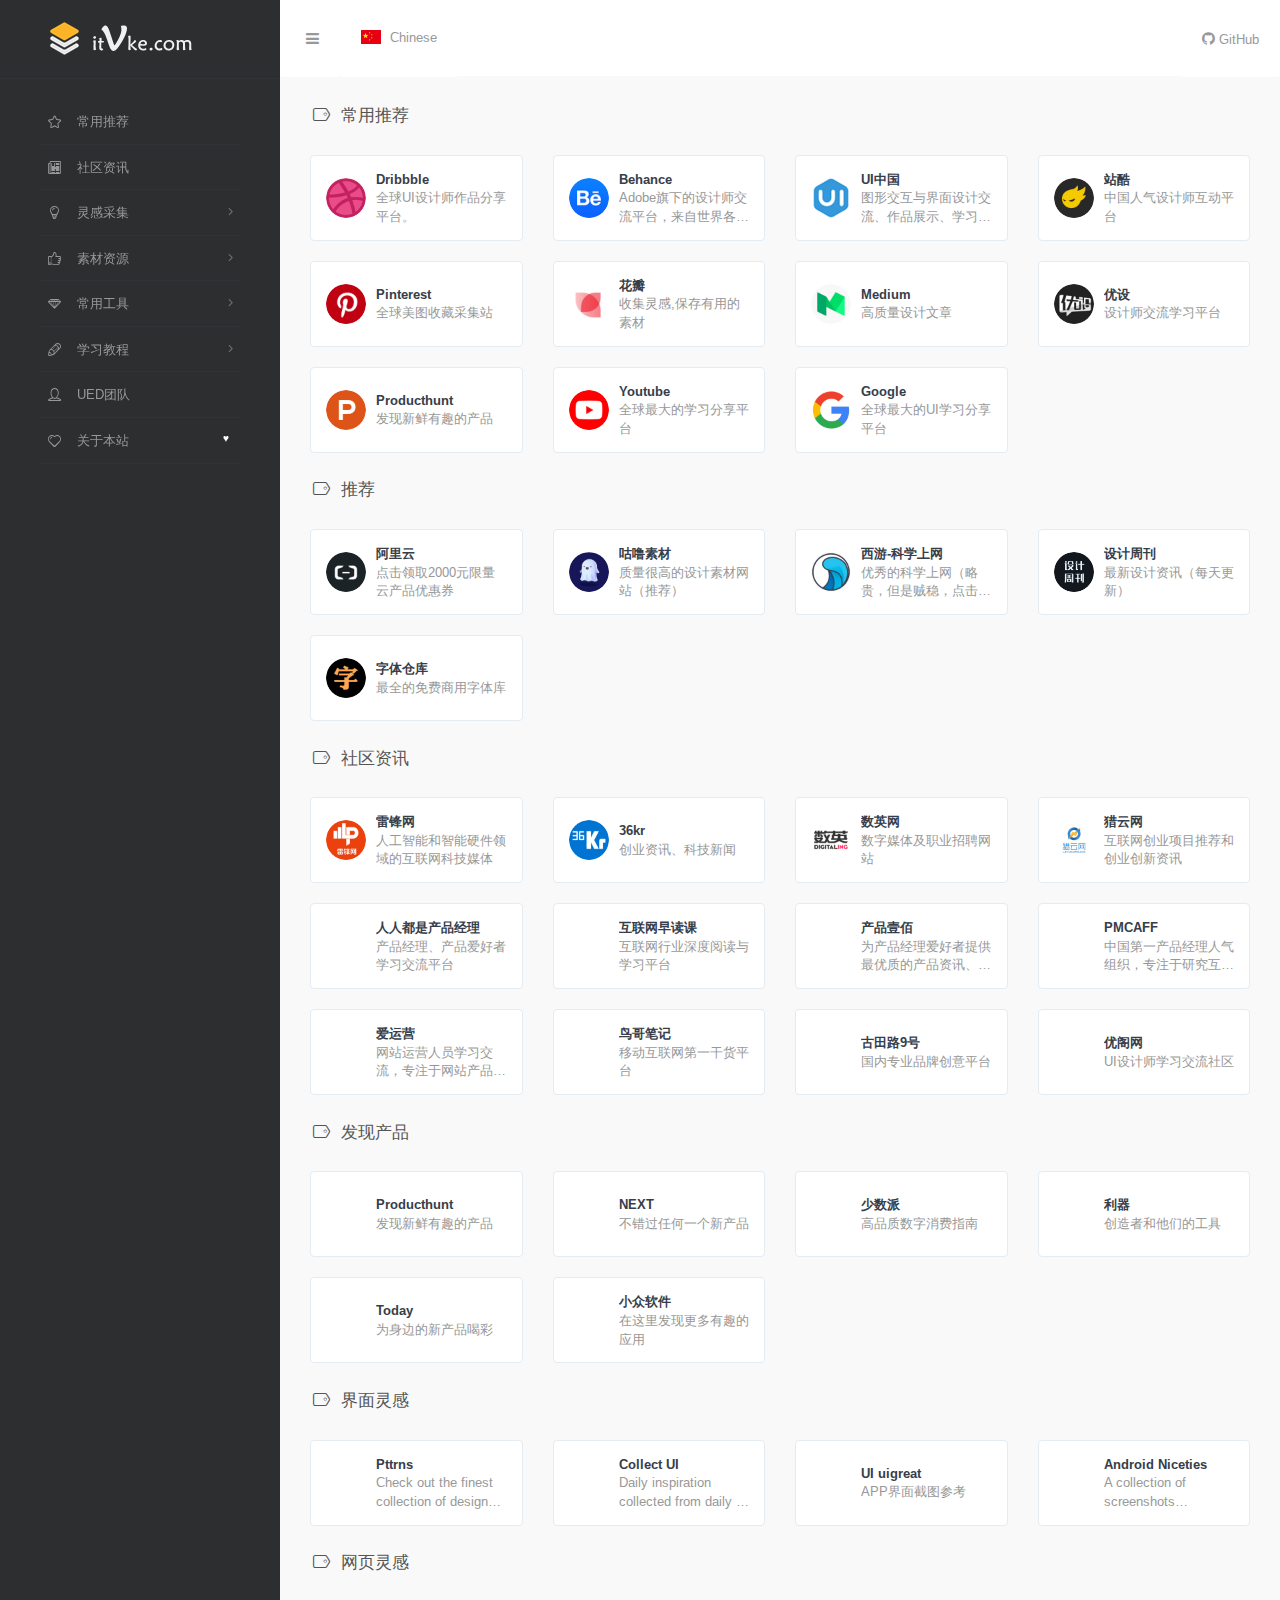
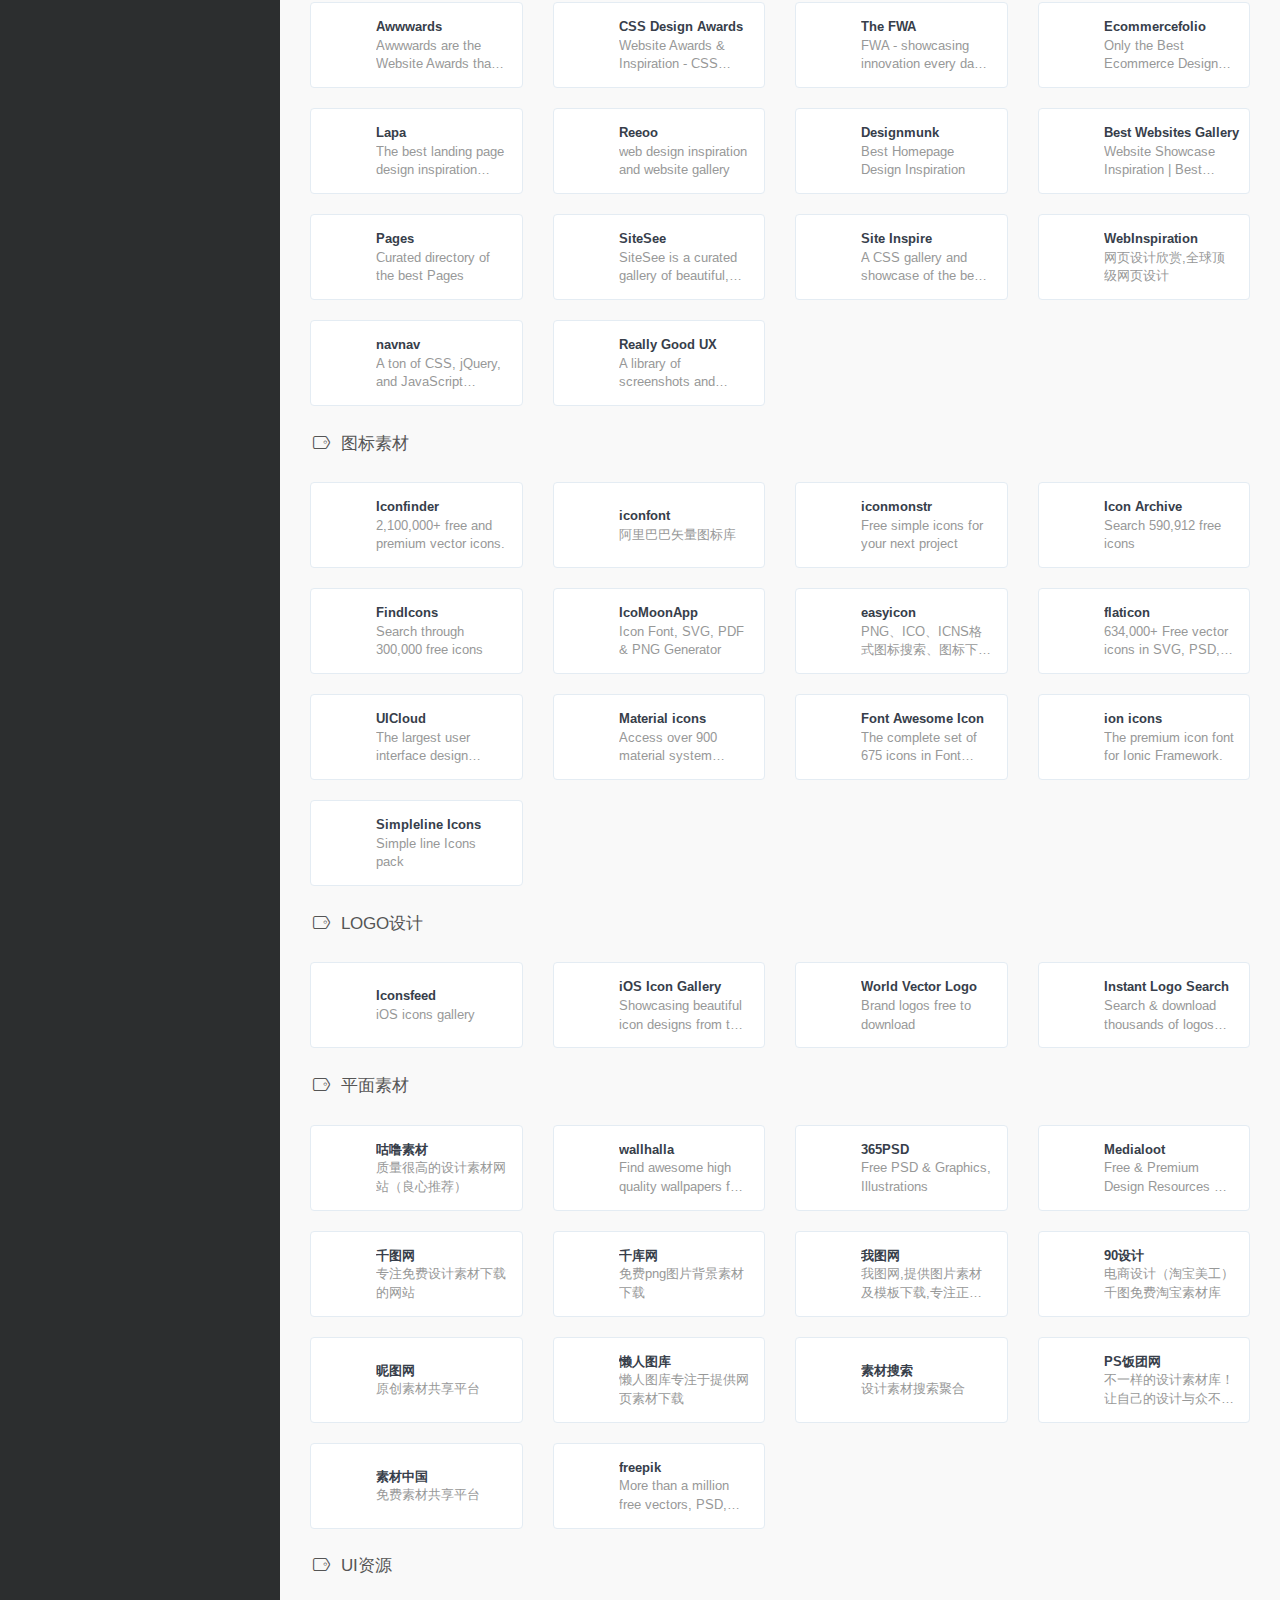
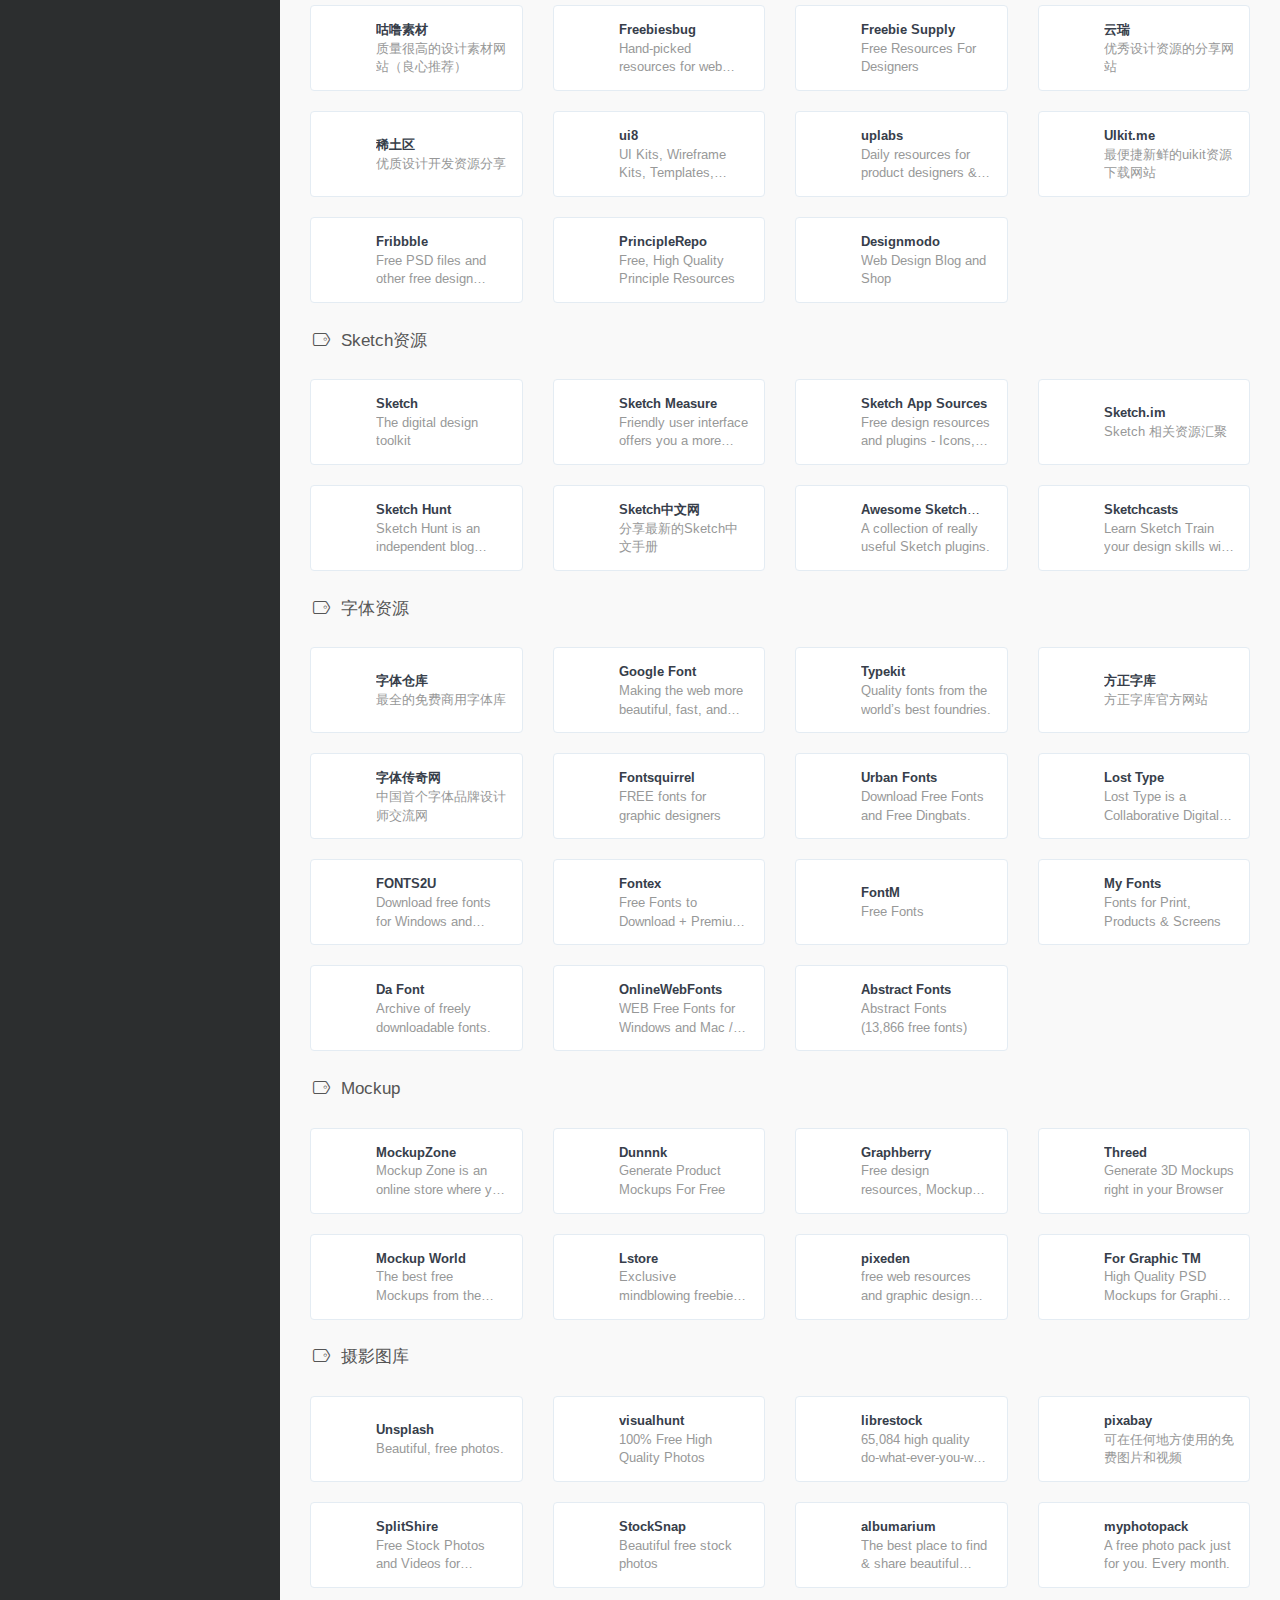
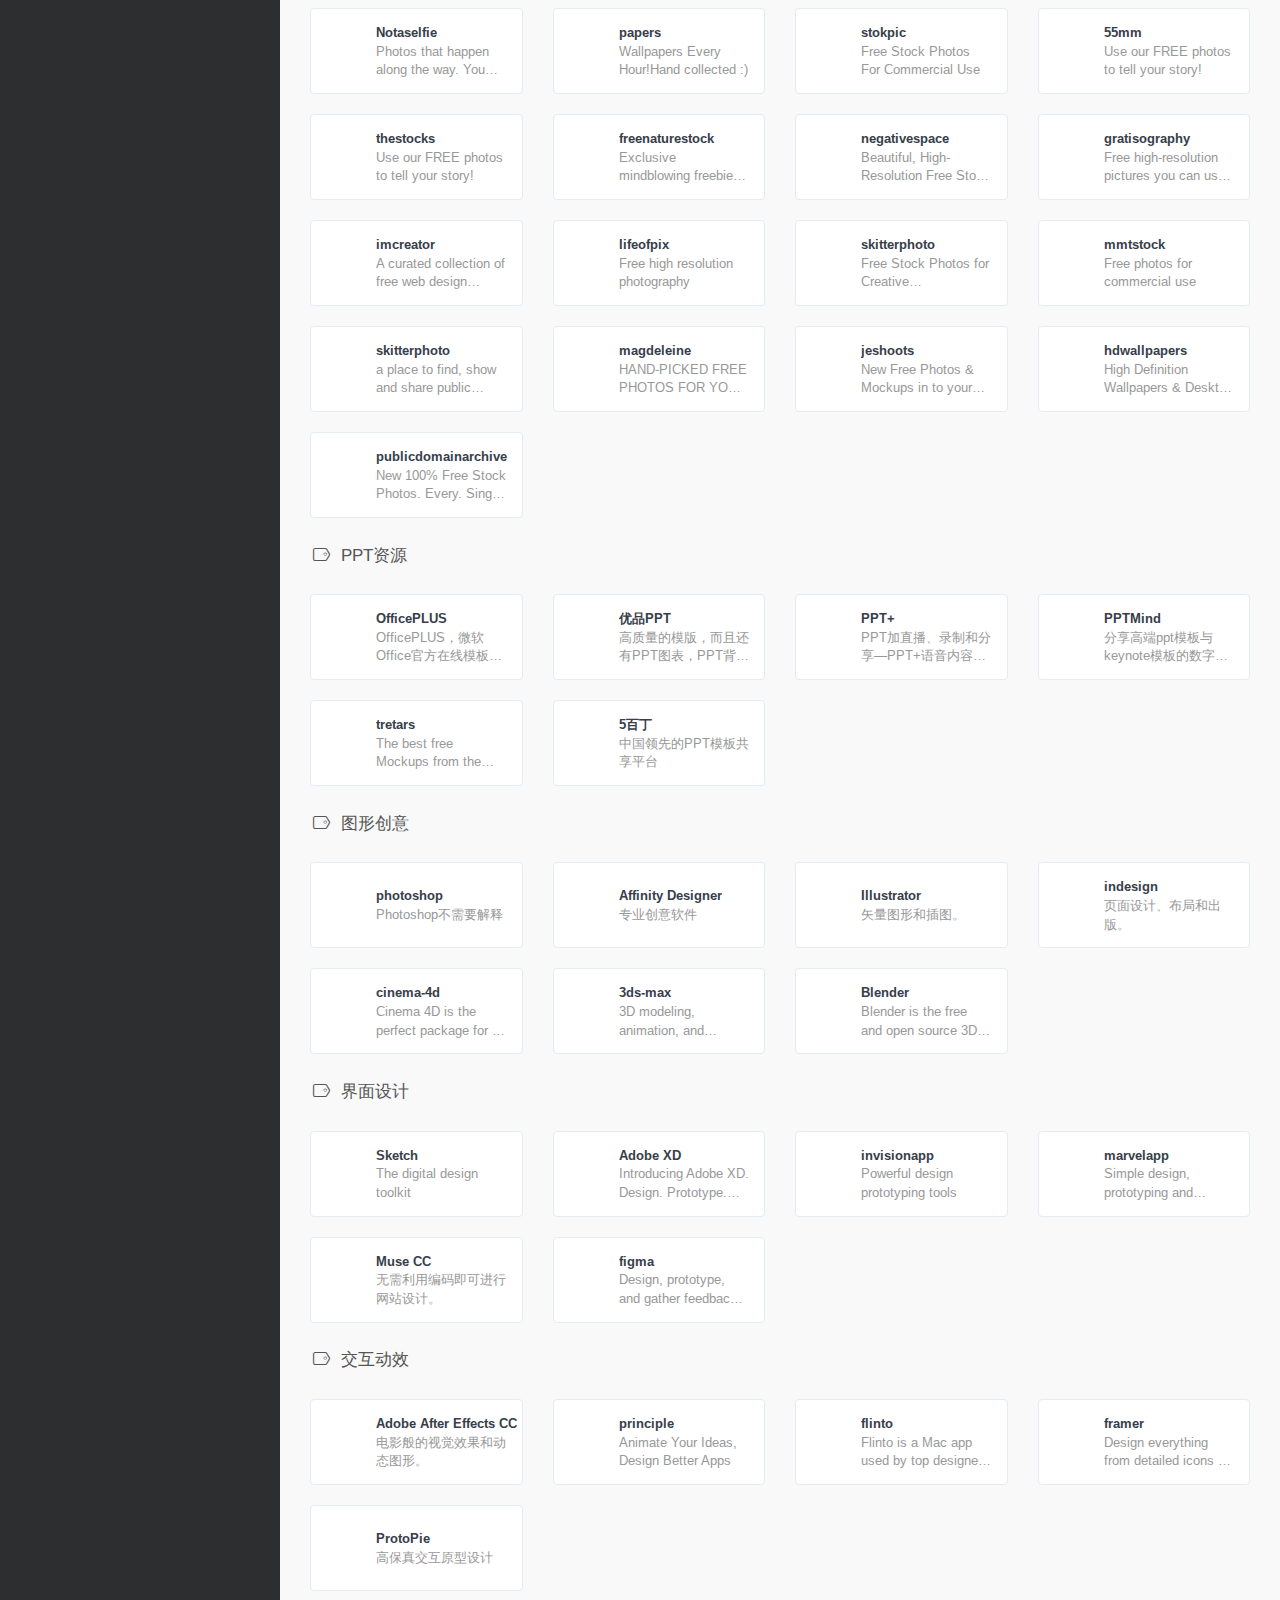
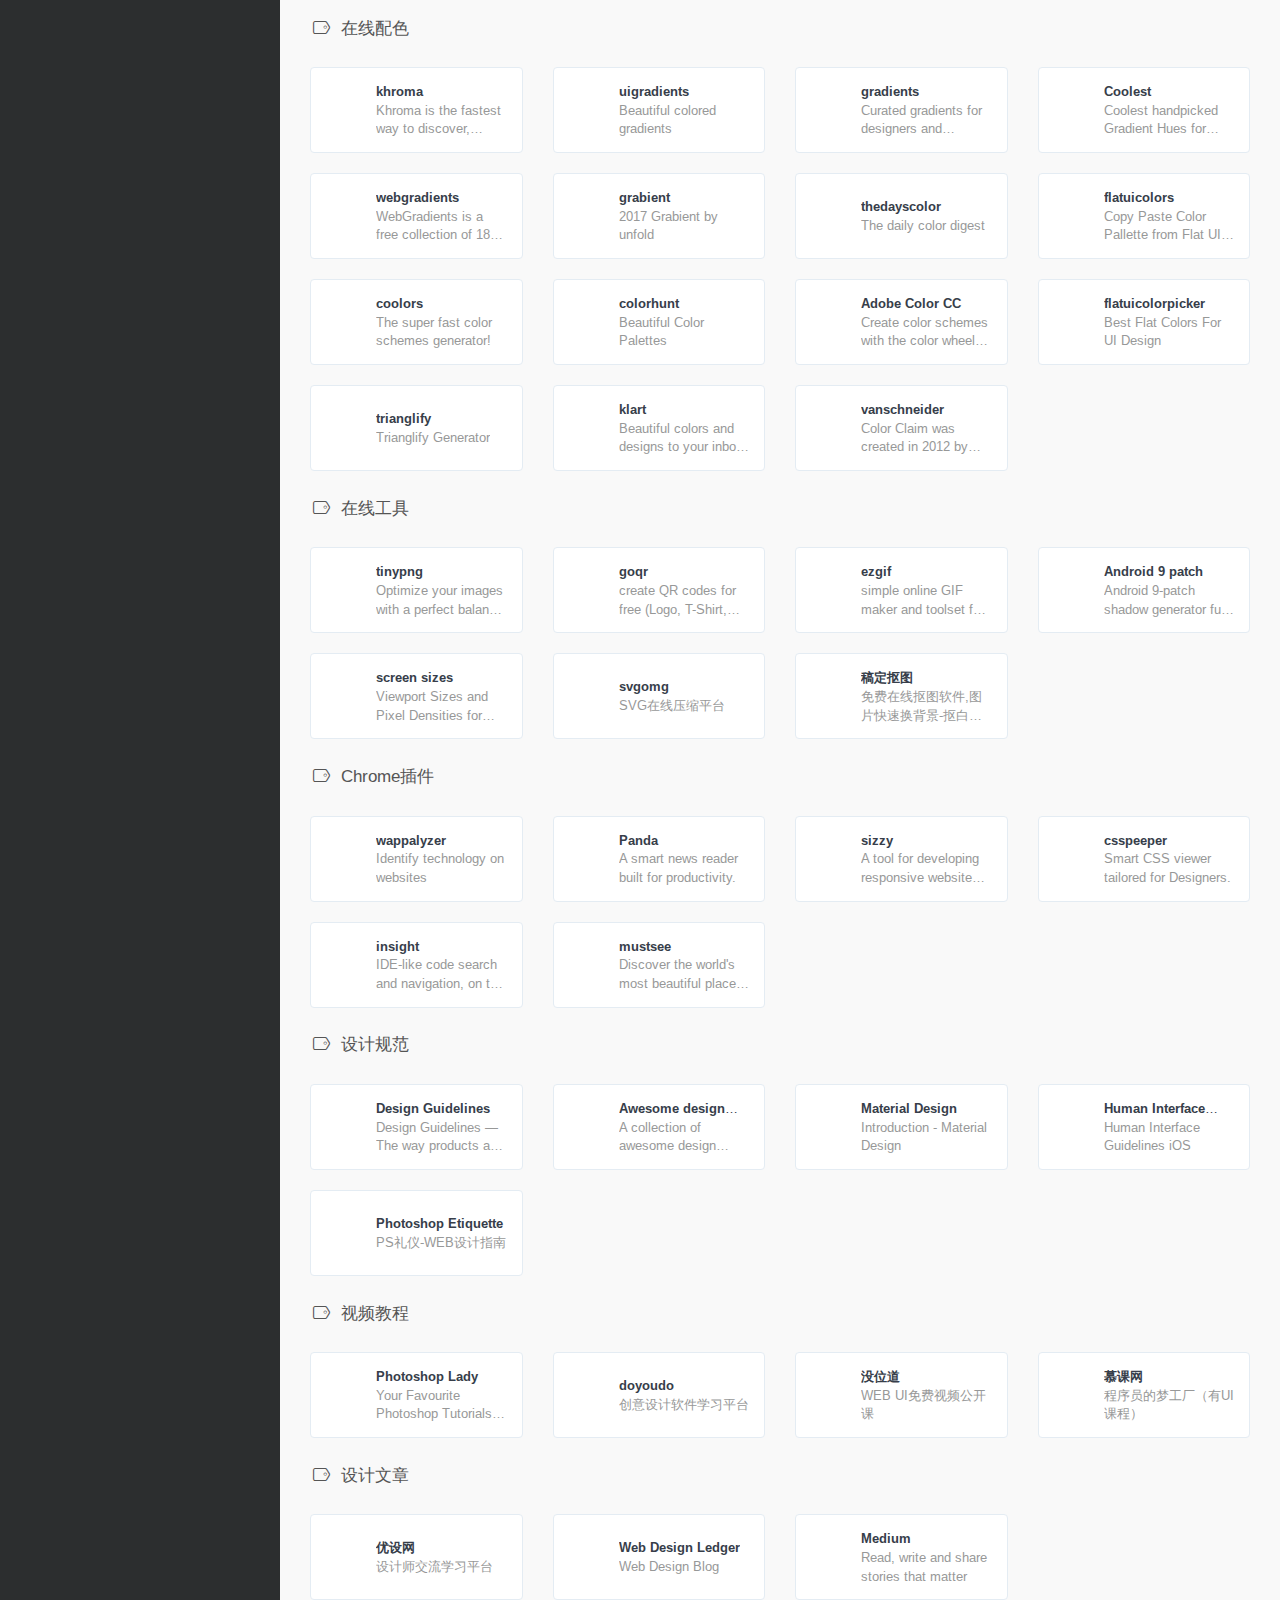
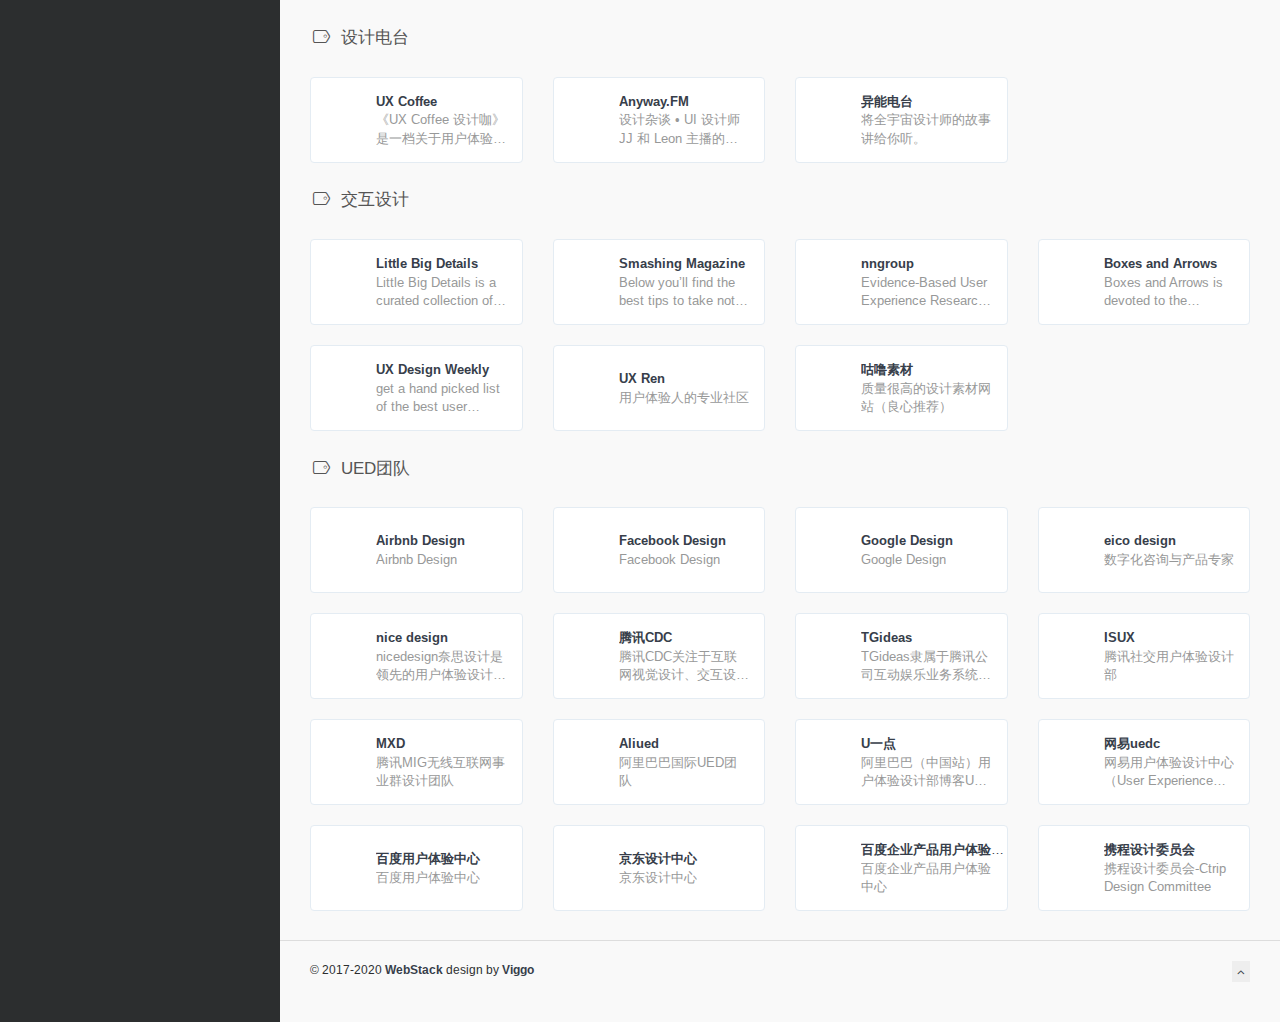
==== commit a0f64b7f: "up" ====
--- a/cn/index.html
+++ b/cn/index.html
@@ -22,10 +22,10 @@
     <meta charset="utf-8">
     <meta http-equiv="X-UA-Compatible" content="IE=edge">
     <meta name="viewport" content="width=device-width, initial-scale=1.0" />
-    <meta name="author" content="viggo" />
-    <title>WebStack.cc - 设计师网址导航</title>
-    <meta name="keywords" content="UI设计,UI设计素材,设计导航,网址导航,设计资源,创意导航,创意网站导航,设计师网址大全,设计素材大全,设计师导航,UI设计资源,优秀UI设计欣赏,设计师导航,设计师网址大全,设计师网址导航,产品经理网址导航,交互设计师网址导航,www.webstack.cc">
-    <meta name="description" content="WebStack - 收集国内外优秀设计网站、UI设计资源网站、灵感创意网站、素材资源网站，定时更新分享优质产品设计书签。www.webstack.cc">
+    <meta name="author" content="Lee" />
+    <title>itvke.com - ITv客网址导航</title>
+    <meta name="keywords" content="IT,V客,开发,网址导航,IT资源,IT导航,开发,IT网址大全,IT素材大全,测试,java,python,前端,开发网址大全,测试网址导航,产品经理网址导航,交互设计师网址导航,www.itvke.com">
+    <meta name="description" content="ITvKe - 收集国内外优秀技术网站、UI设计资源网站、灵感创意网站、IT教程网站，定时更新分享优质教程。www.itvke.com">
     <link rel="shortcut icon" href="../assets/images/favicon.png">
     <link rel="stylesheet" href="http://fonts.googleapis.com/css?family=Arimo:400,700,400italic">
     <link rel="stylesheet" href="../assets/css/fonts/linecons/css/linecons.css">
@@ -43,16 +43,16 @@
     <![endif]-->
     <!-- / FB Open Graph -->
     <meta property="og:type" content="article">
-    <meta property="og:url" content="http://www.webstack.cc/">
-    <meta property="og:title" content="WebStack - 收集国内外优秀设计网站、UI设计资源网站、灵感创意网站、素材资源网站，定时更新分享优质产品设计书签。www.webstack.cc">
-    <meta property="og:description" content="UI设计,UI设计素材,设计导航,网址导航,设计资源,创意导航,创意网站导航,设计师网址大全,设计素材大全,设计师导航,UI设计资源,优秀UI设计欣赏,设计师导航,设计师网址大全,设计师网址导航,产品经理网址导航,交互设计师网址导航,www.webstack.cc">
-    <meta property="og:image" content="http://webstack.cc/assets/images/webstack_banner_cn.png">
-    <meta property="og:site_name" content="WebStack - 收集国内外优秀设计网站、UI设计资源网站、灵感创意网站、素材资源网站，定时更新分享优质产品设计书签。www.webstack.cc">
+    <meta property="og:url" content="http://www.itvke.com/">
+    <meta property="og:title" content="ITvKe - 收集国内外优秀技术网站、UI设计资源网站、灵感创意网站、IT教程网站，定时更新分享优质教程。www.itvke.com">
+    <meta property="og:description" content="IT,V客,开发,网址导航,IT资源,IT导航,开发,IT网址大全,IT素材大全,测试,java,python,前端,开发网址大全,测试网址导航,产品经理网址导航,交互设计师网址导航,www.itvke.com">
+    <meta property="og:image" content="http://itvke.com/assets/images/webstack_banner_cn.png">
+    <meta property="og:site_name" content="ITvKe - 收集国内外优秀技术网站、UI设计资源网站、灵感创意网站、IT教程网站，定时更新分享优质教程。www.itvke.com">
     <!-- / Twitter Cards -->
     <meta name="twitter:card" content="summary_large_image">
-    <meta name="twitter:title" content="WebStack - 收集国内外优秀设计网站、UI设计资源网站、灵感创意网站、素材资源网站，定时更新分享优质产品设计书签。www.webstack.cc">
-    <meta name="twitter:description" content="UI设计,UI设计素材,设计导航,网址导航,设计资源,创意导航,创意网站导航,设计师网址大全,设计素材大全,设计师导航,UI设计资源,优秀UI设计欣赏,设计师导航,设计师网址大全,设计师网址导航,产品经理网址导航,交互设计师网址导航,www.webstack.cc">
-    <meta name="twitter:image" content="http://www.webstack.cc/assets/images/webstack_banner_cn.png">
+    <meta name="twitter:title" content="ITvKe - 收集国内外优秀技术网站、UI设计资源网站、灵感创意网站、IT教程网站，定时更新分享优质教程。www.itvke.com">
+    <meta name="twitter:description" content="IT,V客,开发,网址导航,IT资源,IT导航,开发,IT网址大全,IT素材大全,测试,java,python,前端,开发网址大全,测试网址导航,产品经理网址导航,交互设计师网址导航,www.itvke.com">
+    <meta name="twitter:image" content="http://www.itvke.com/assets/images/webstack_banner_cn.png">
 </head>
 
 <body class="page-body">
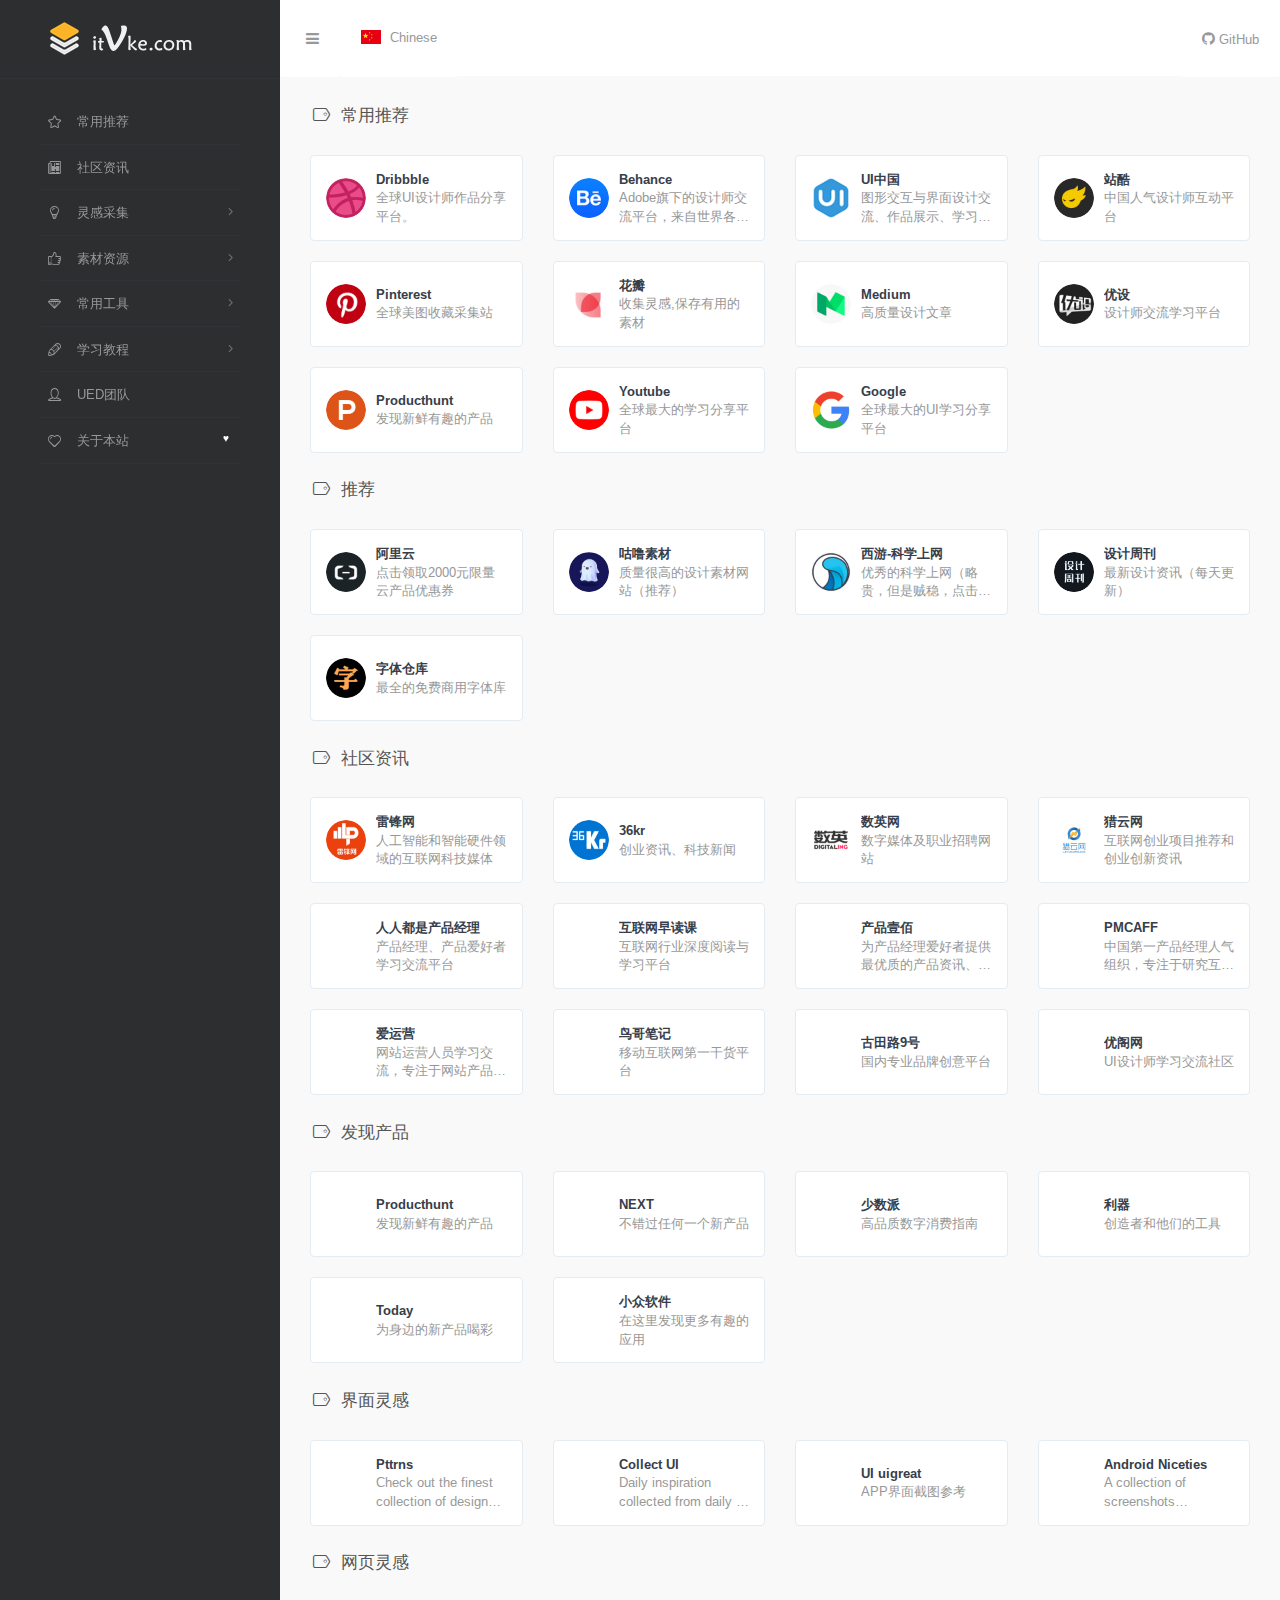
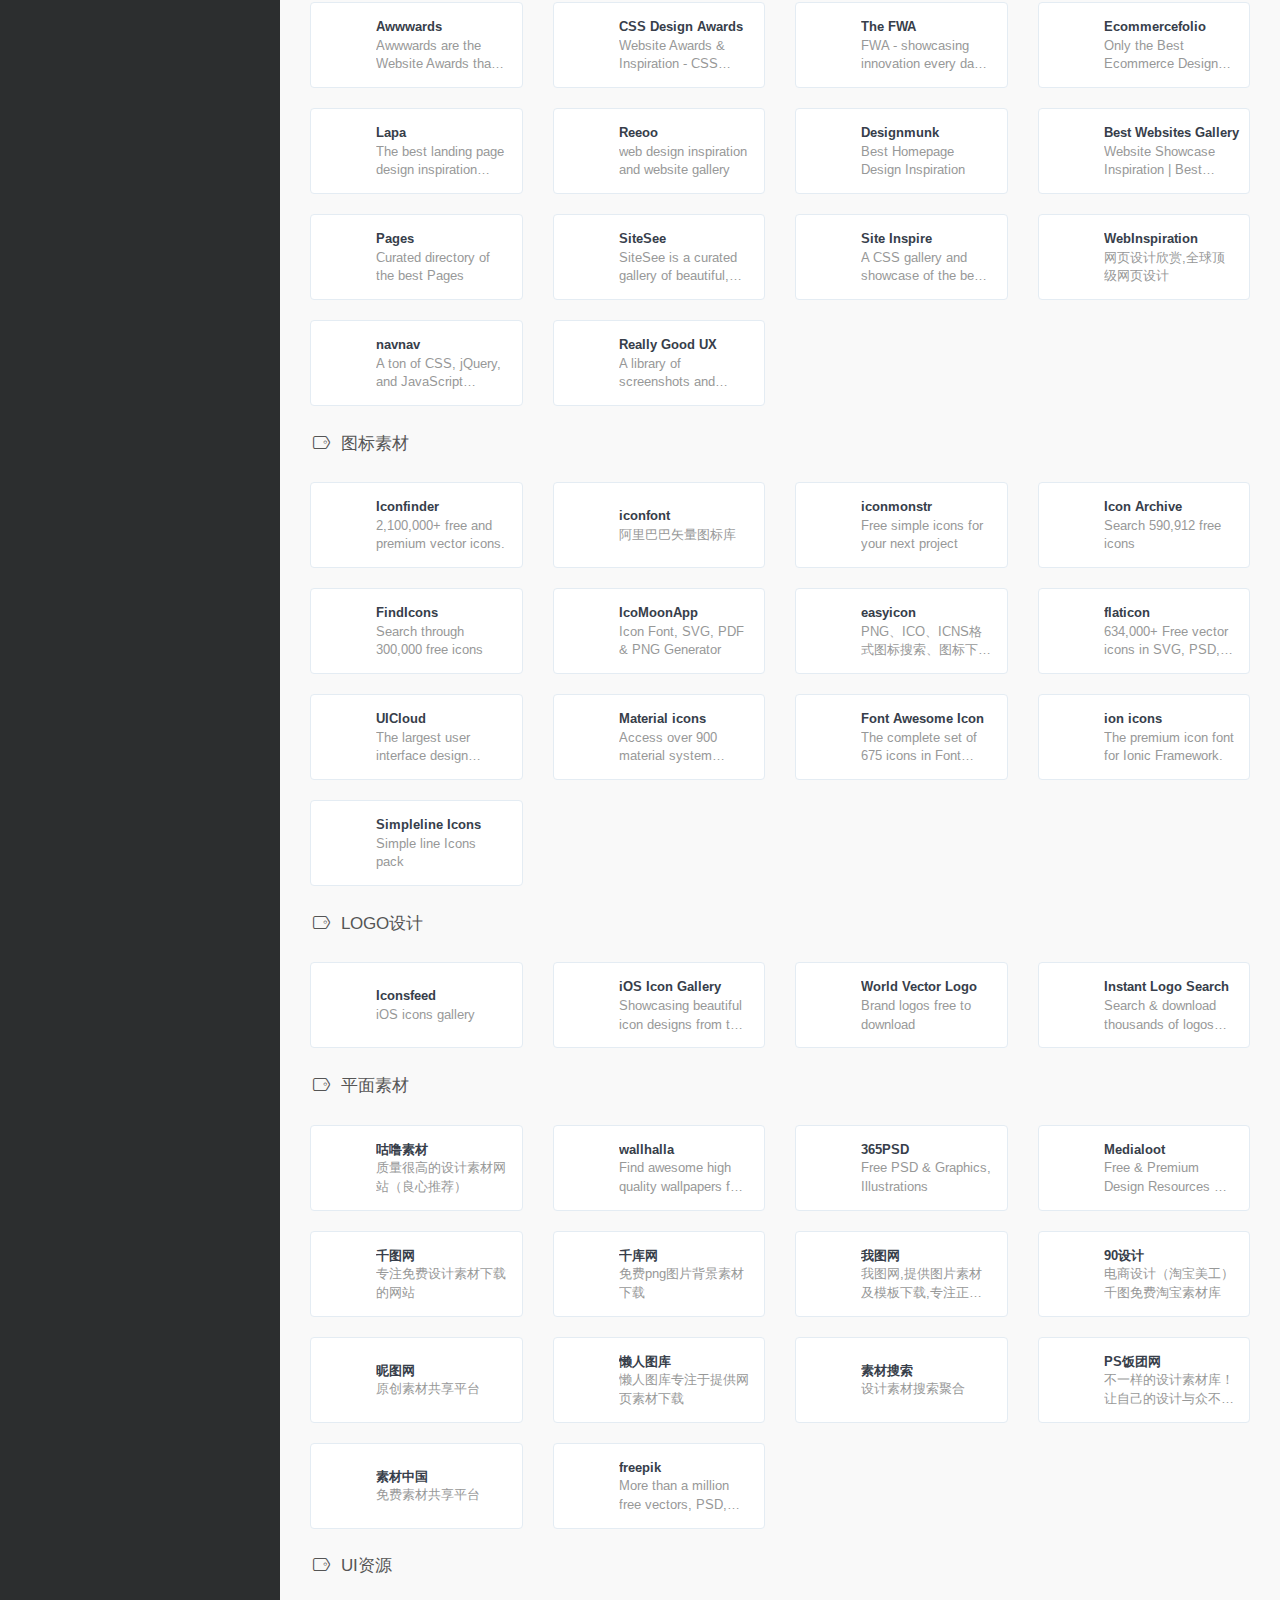
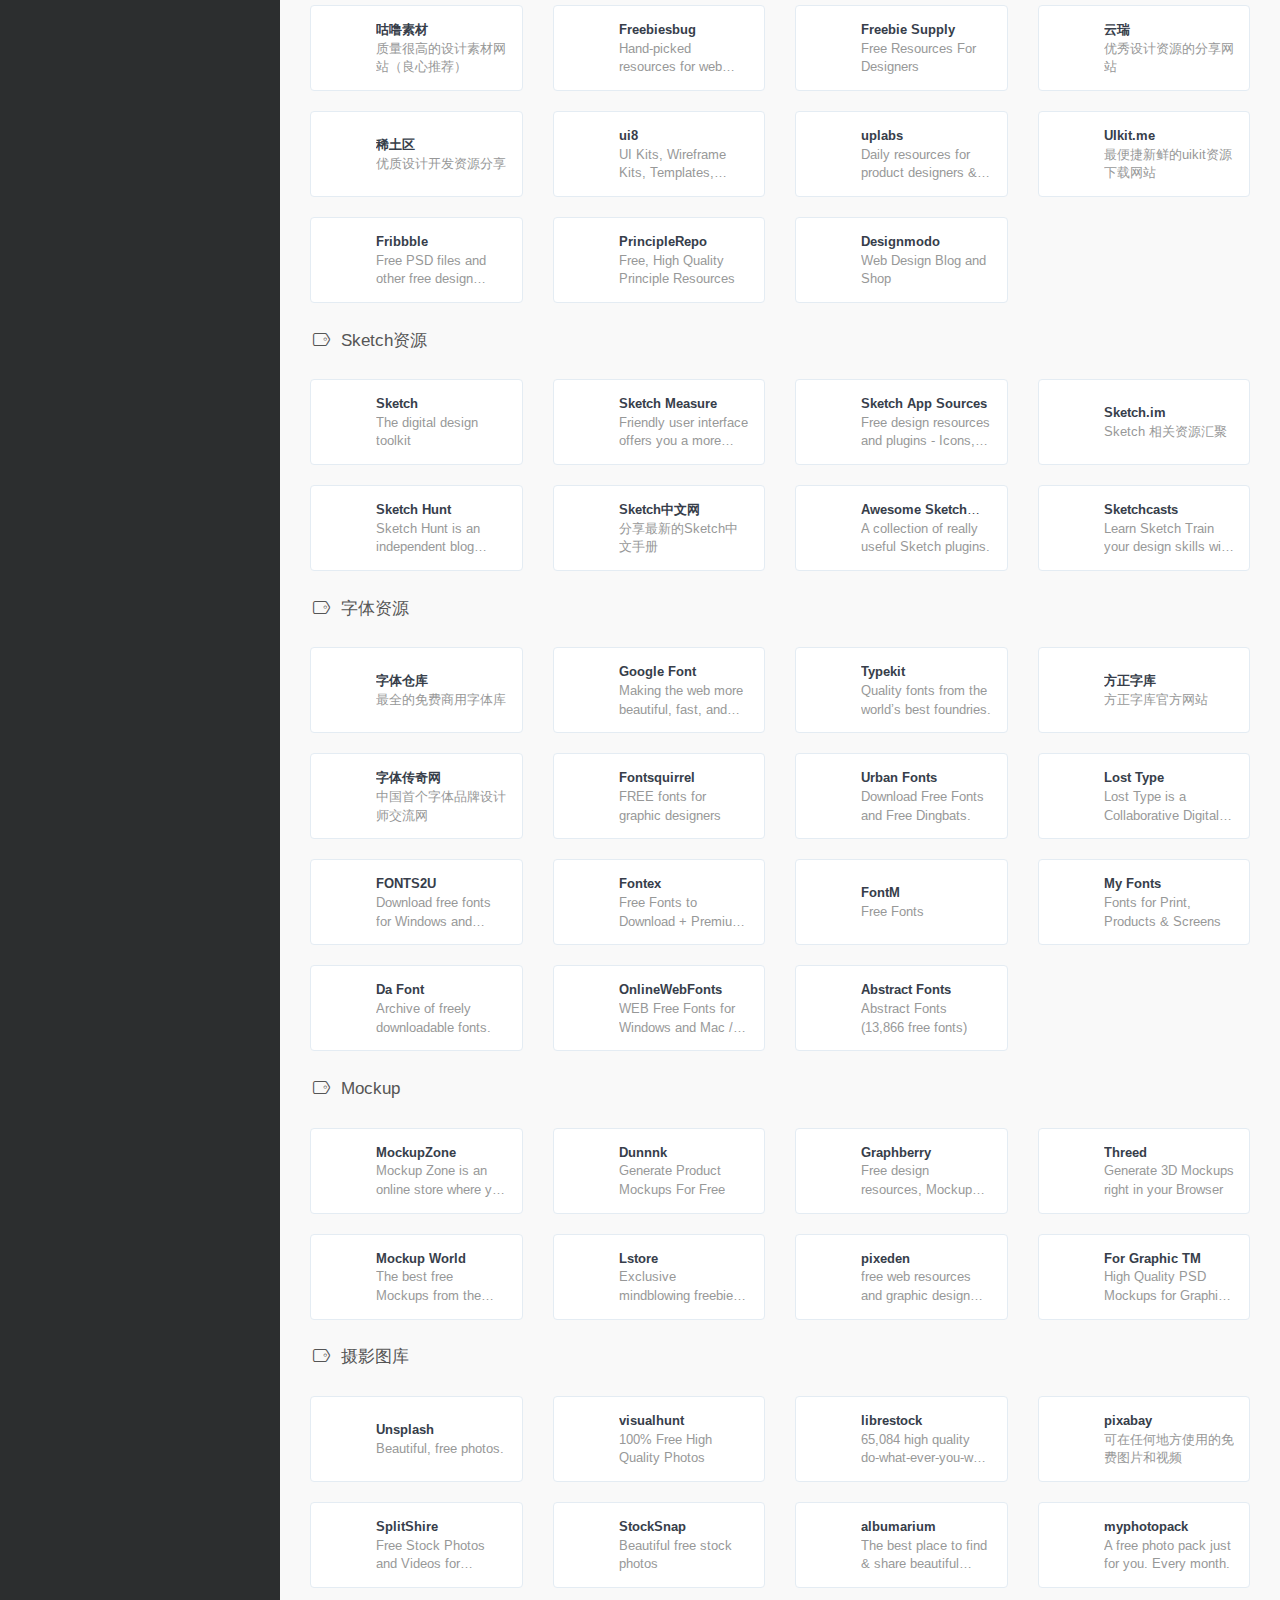
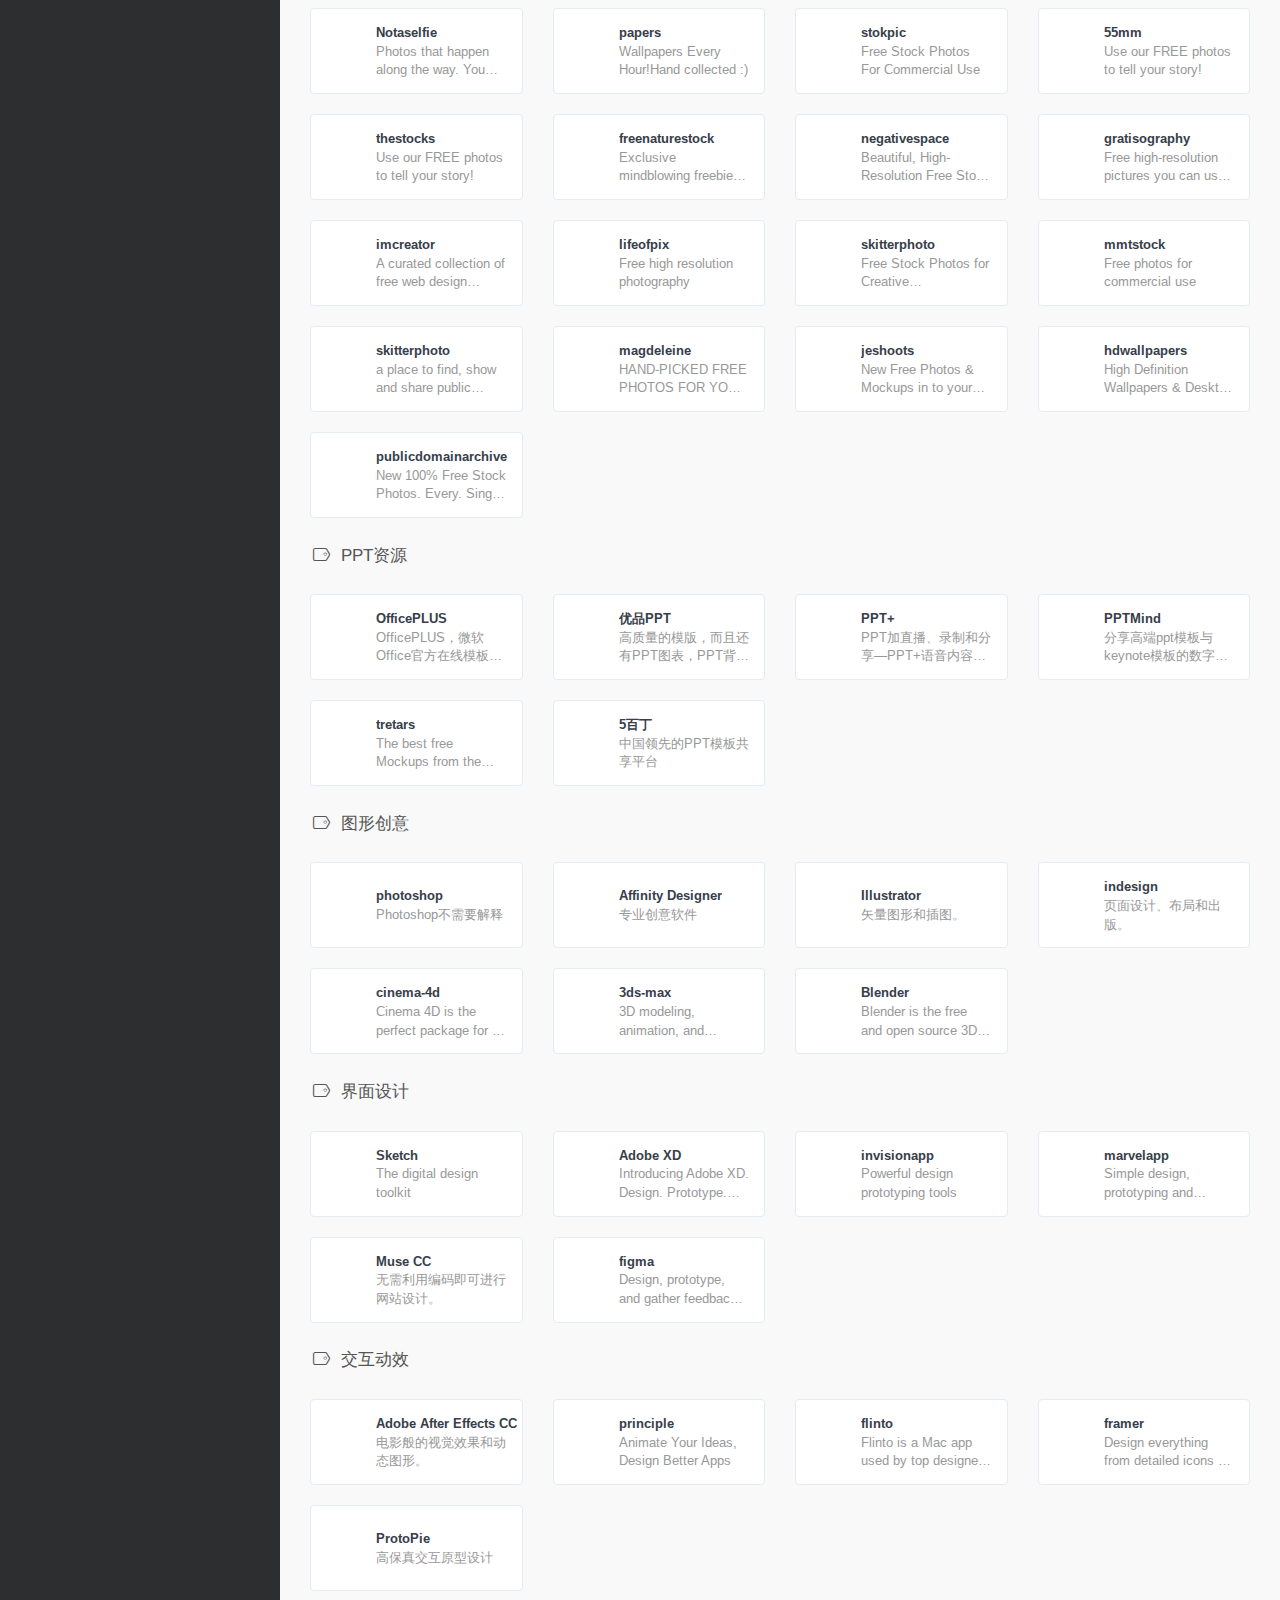
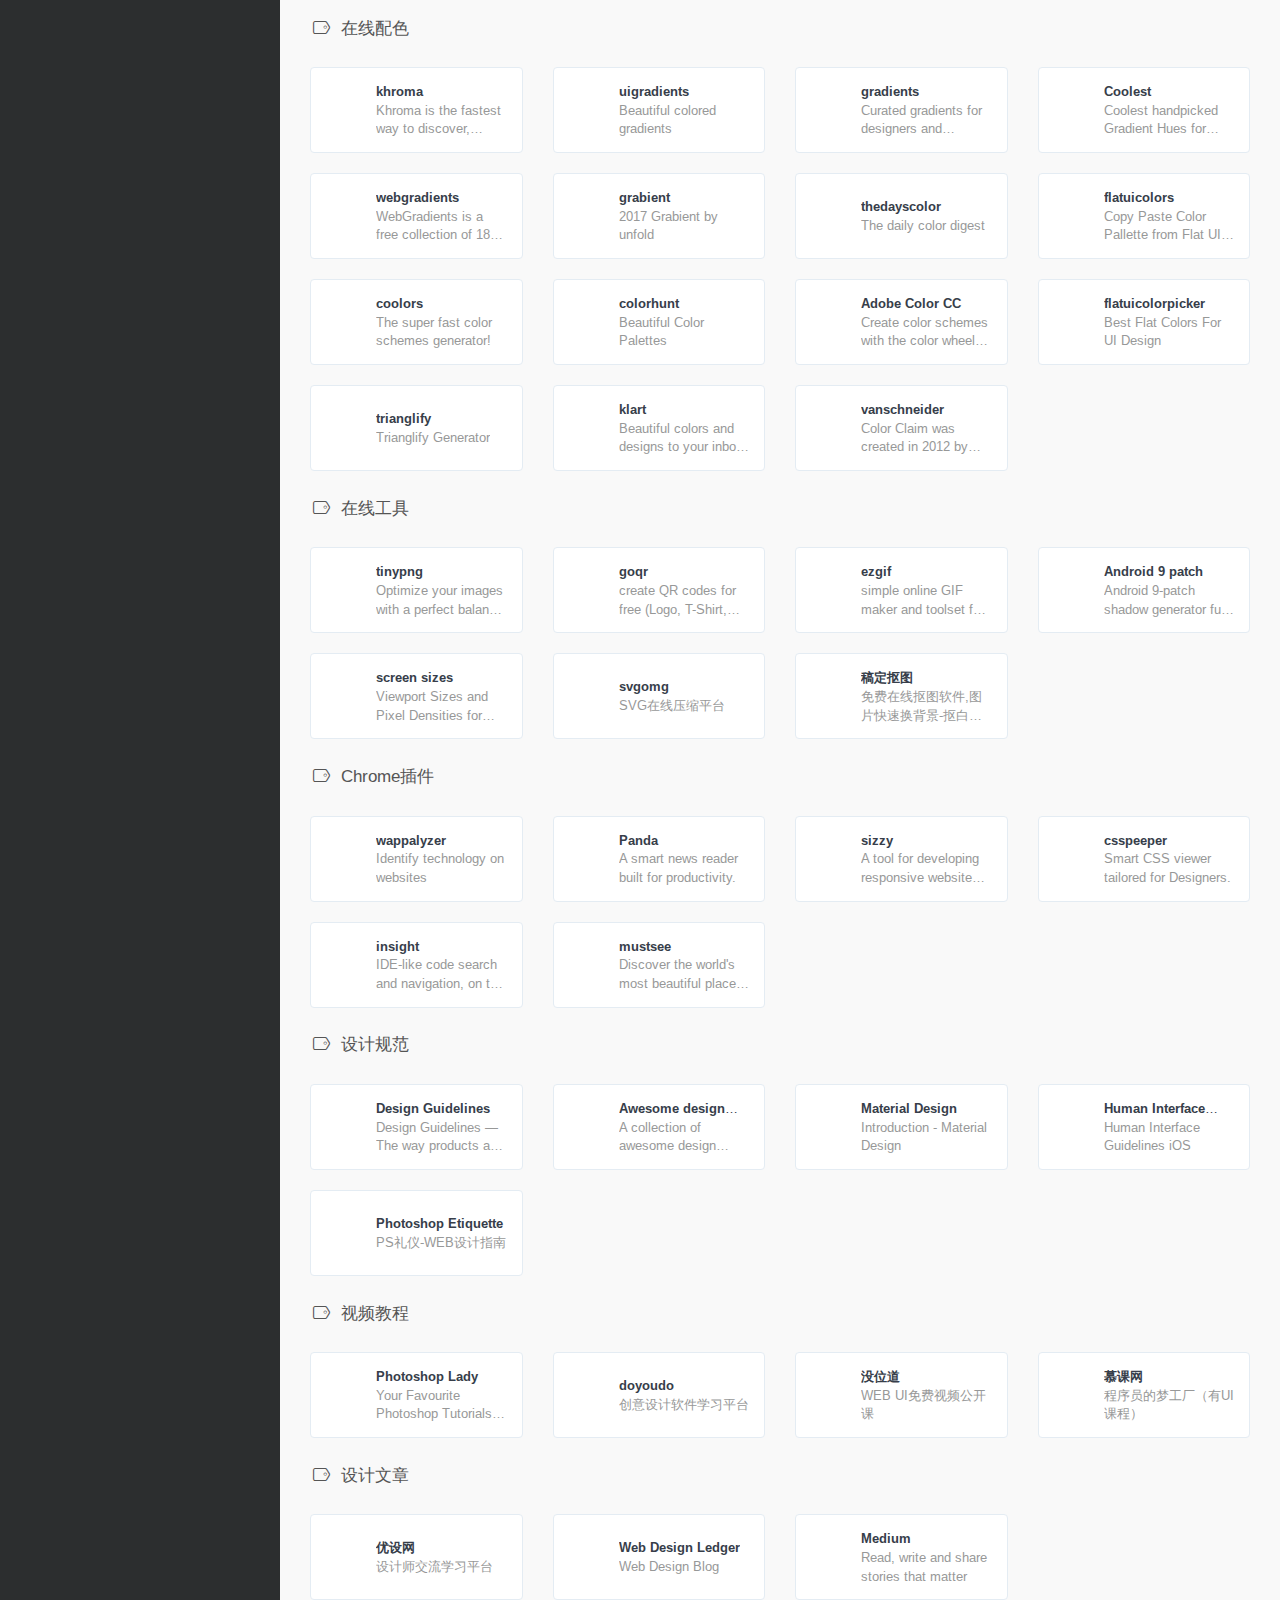
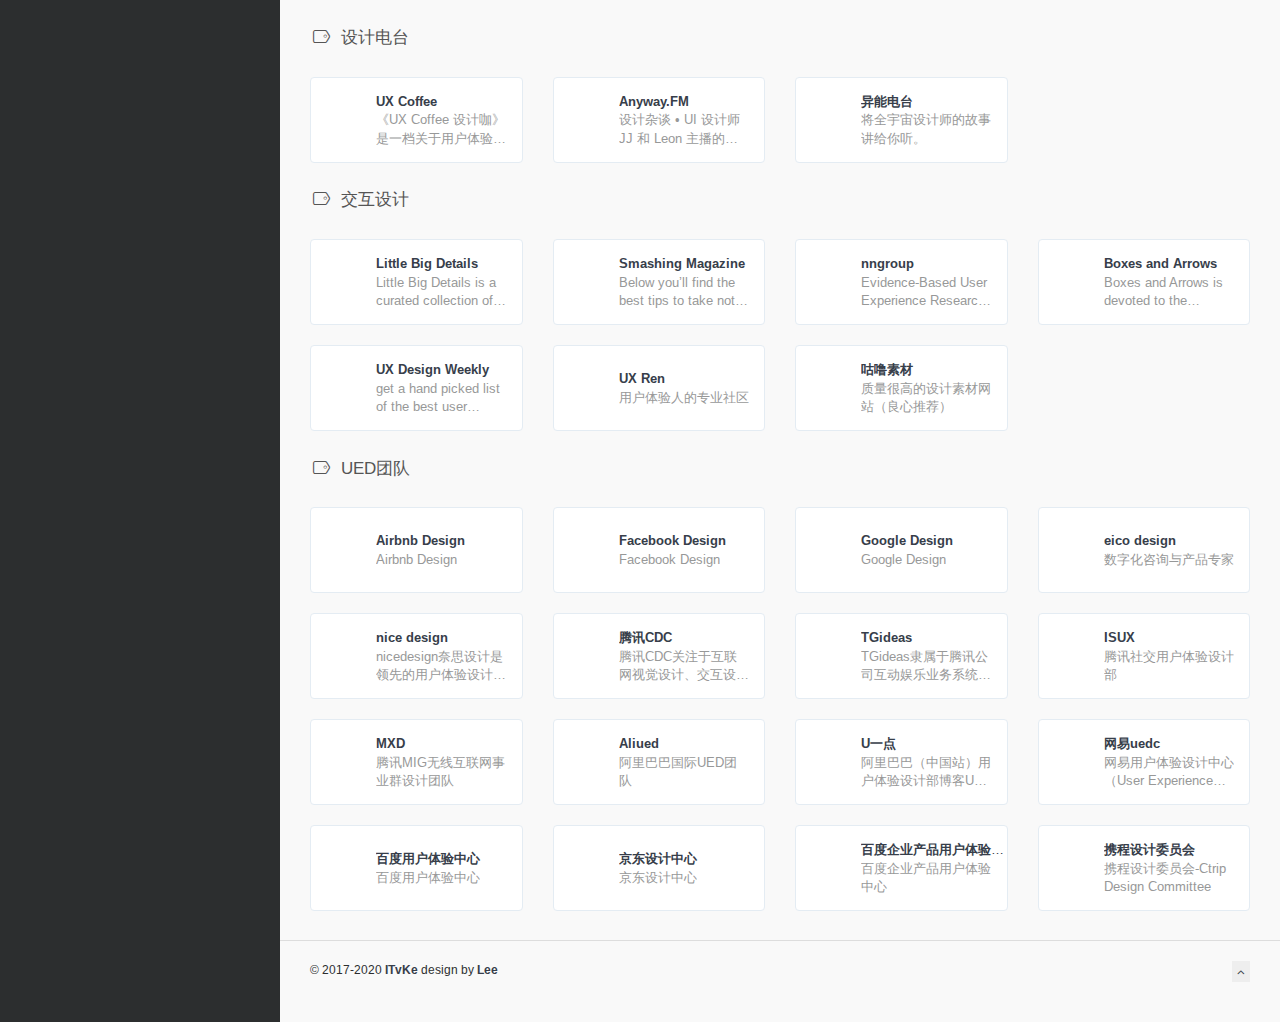
==== commit 0755b1ab: "up" ====
--- a/cn/index.html
+++ b/cn/index.html
@@ -4202,7 +4202,7 @@
                     <!-- Add your copyright text here -->
                     <div class="footer-text">
                         &copy; 2017-2020
-                        <a href="../cn/about.html"><strong>WebStack</strong></a> design by <a href="http://viggoz.com" target="_blank"><strong>Viggo</strong></a>
+                        <a href="../cn/about.html"><strong>ITvKe</strong></a> design by <a href="http://itvke.com" target="_blank"><strong>Lee</strong></a>
                         <!--  - Purchase for only <strong>23$</strong> -->
                     </div>
                     <!-- Go to Top Link, just add rel="go-top" to any link to add this functionality -->
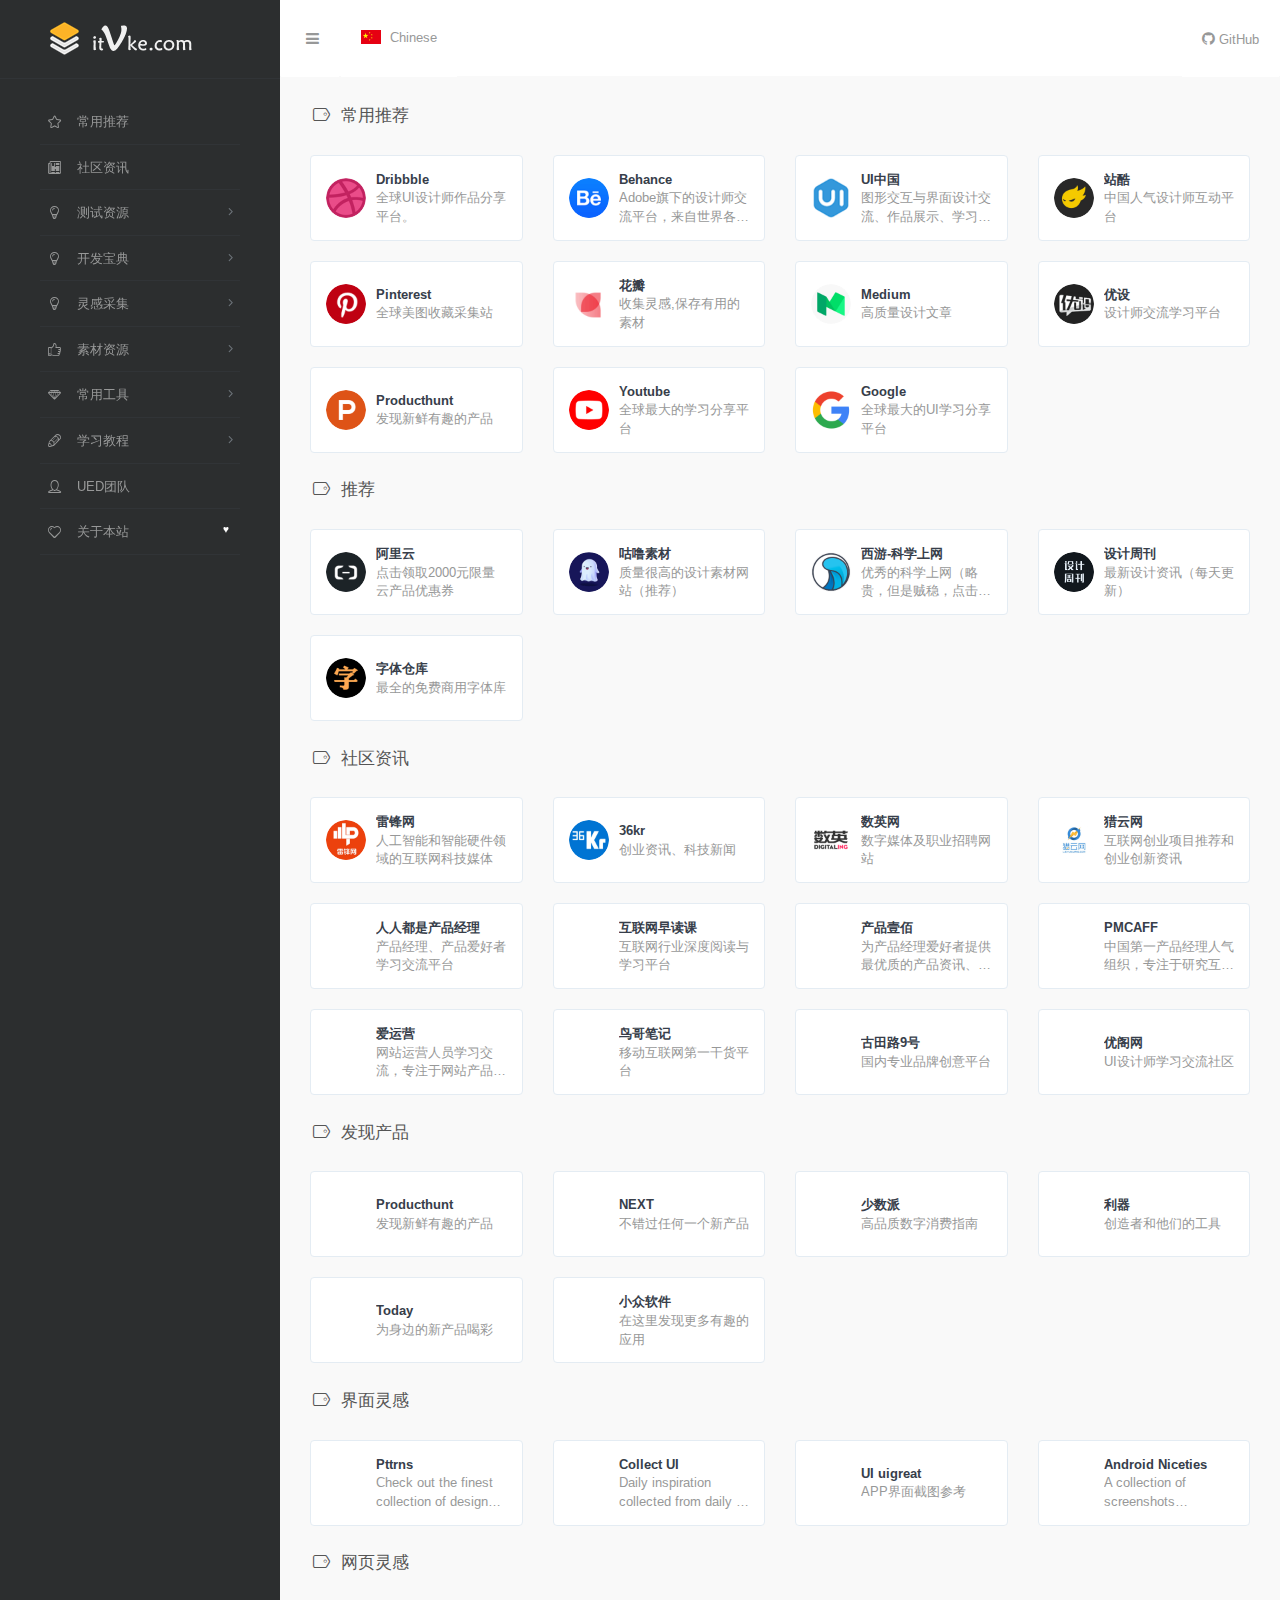
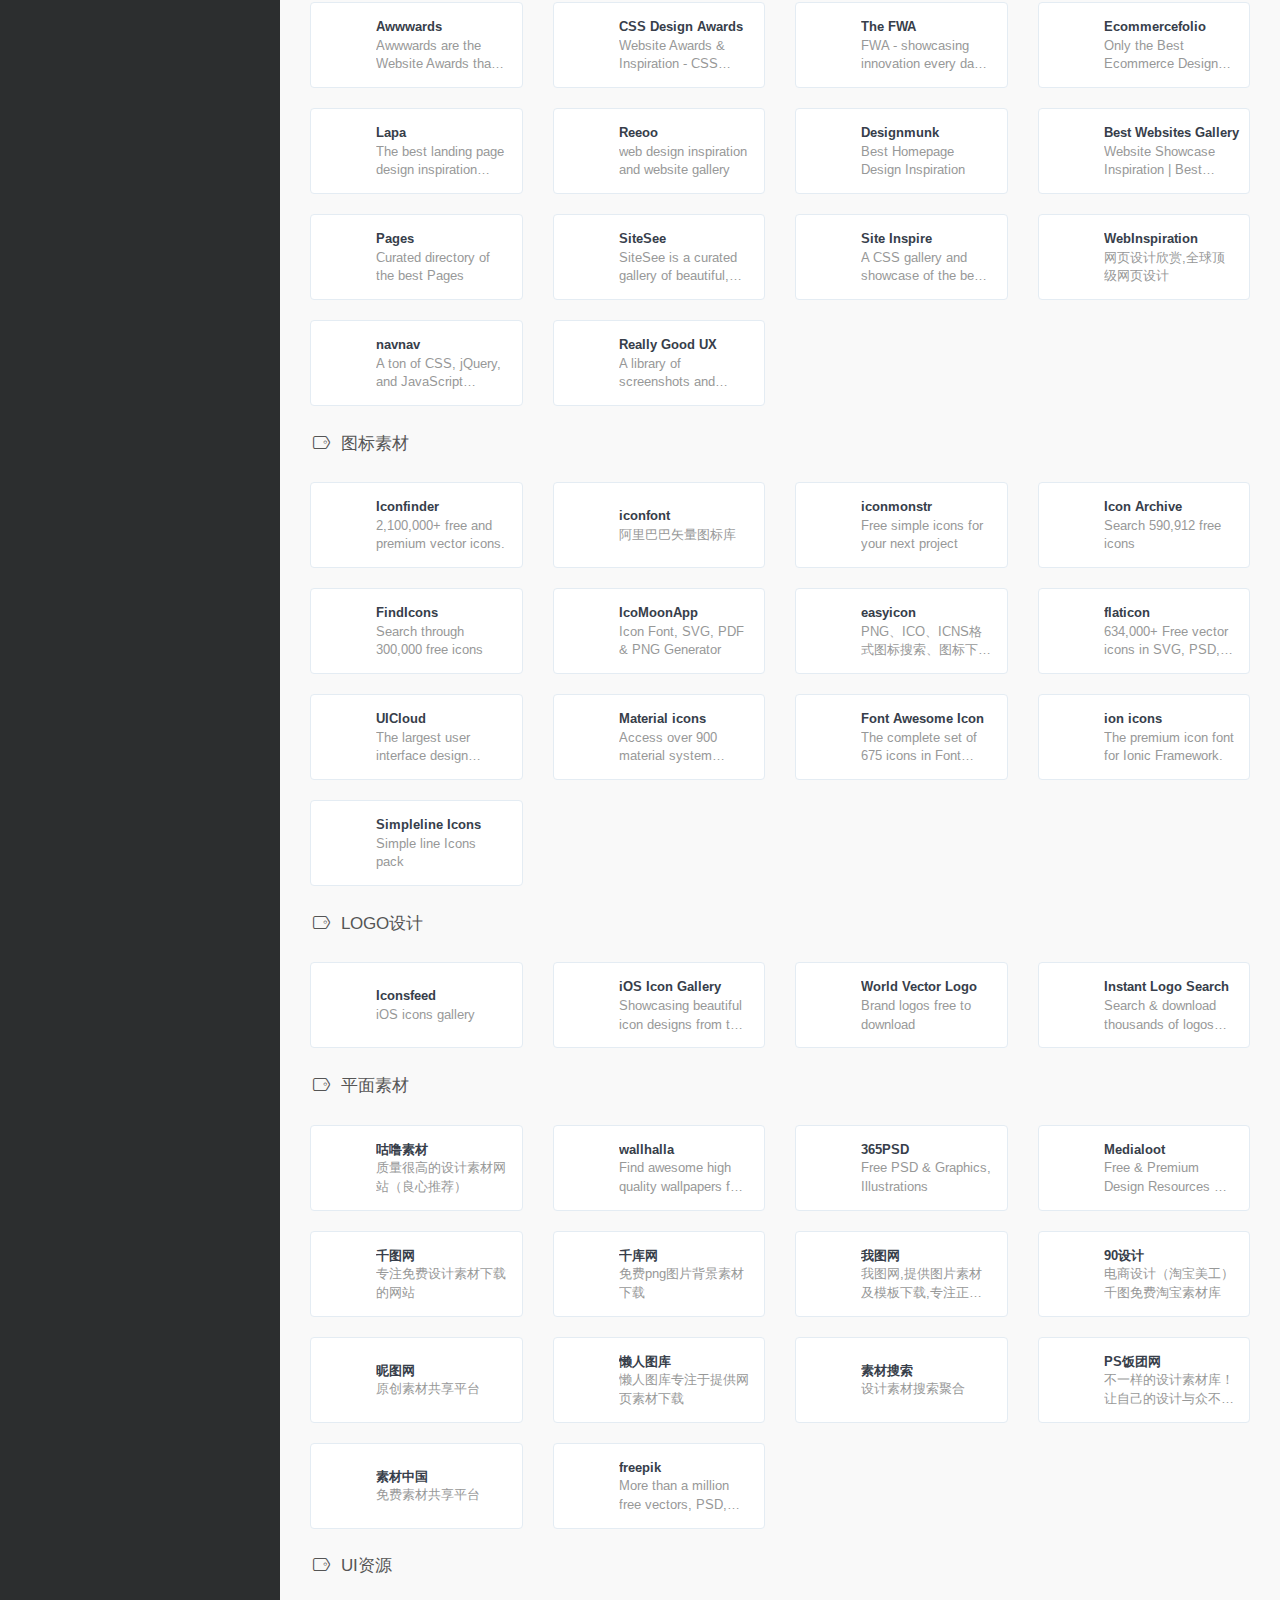
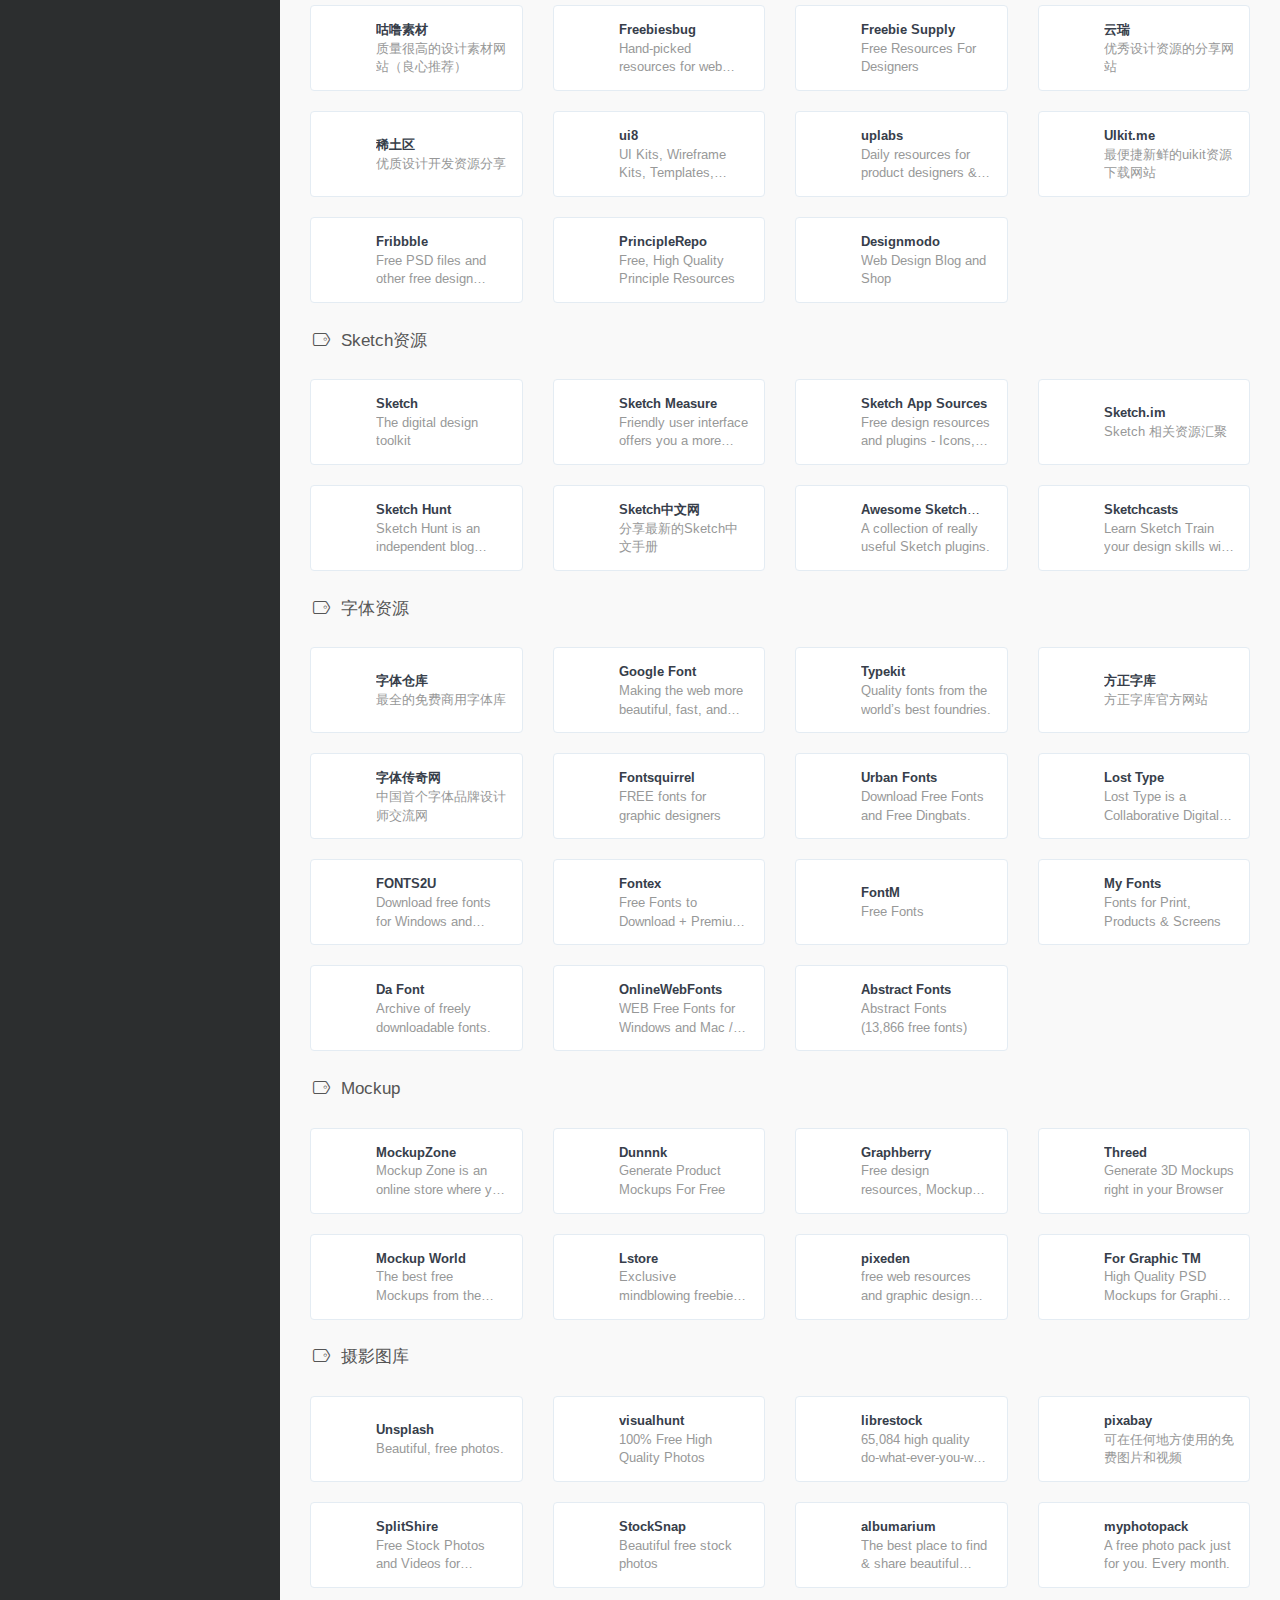
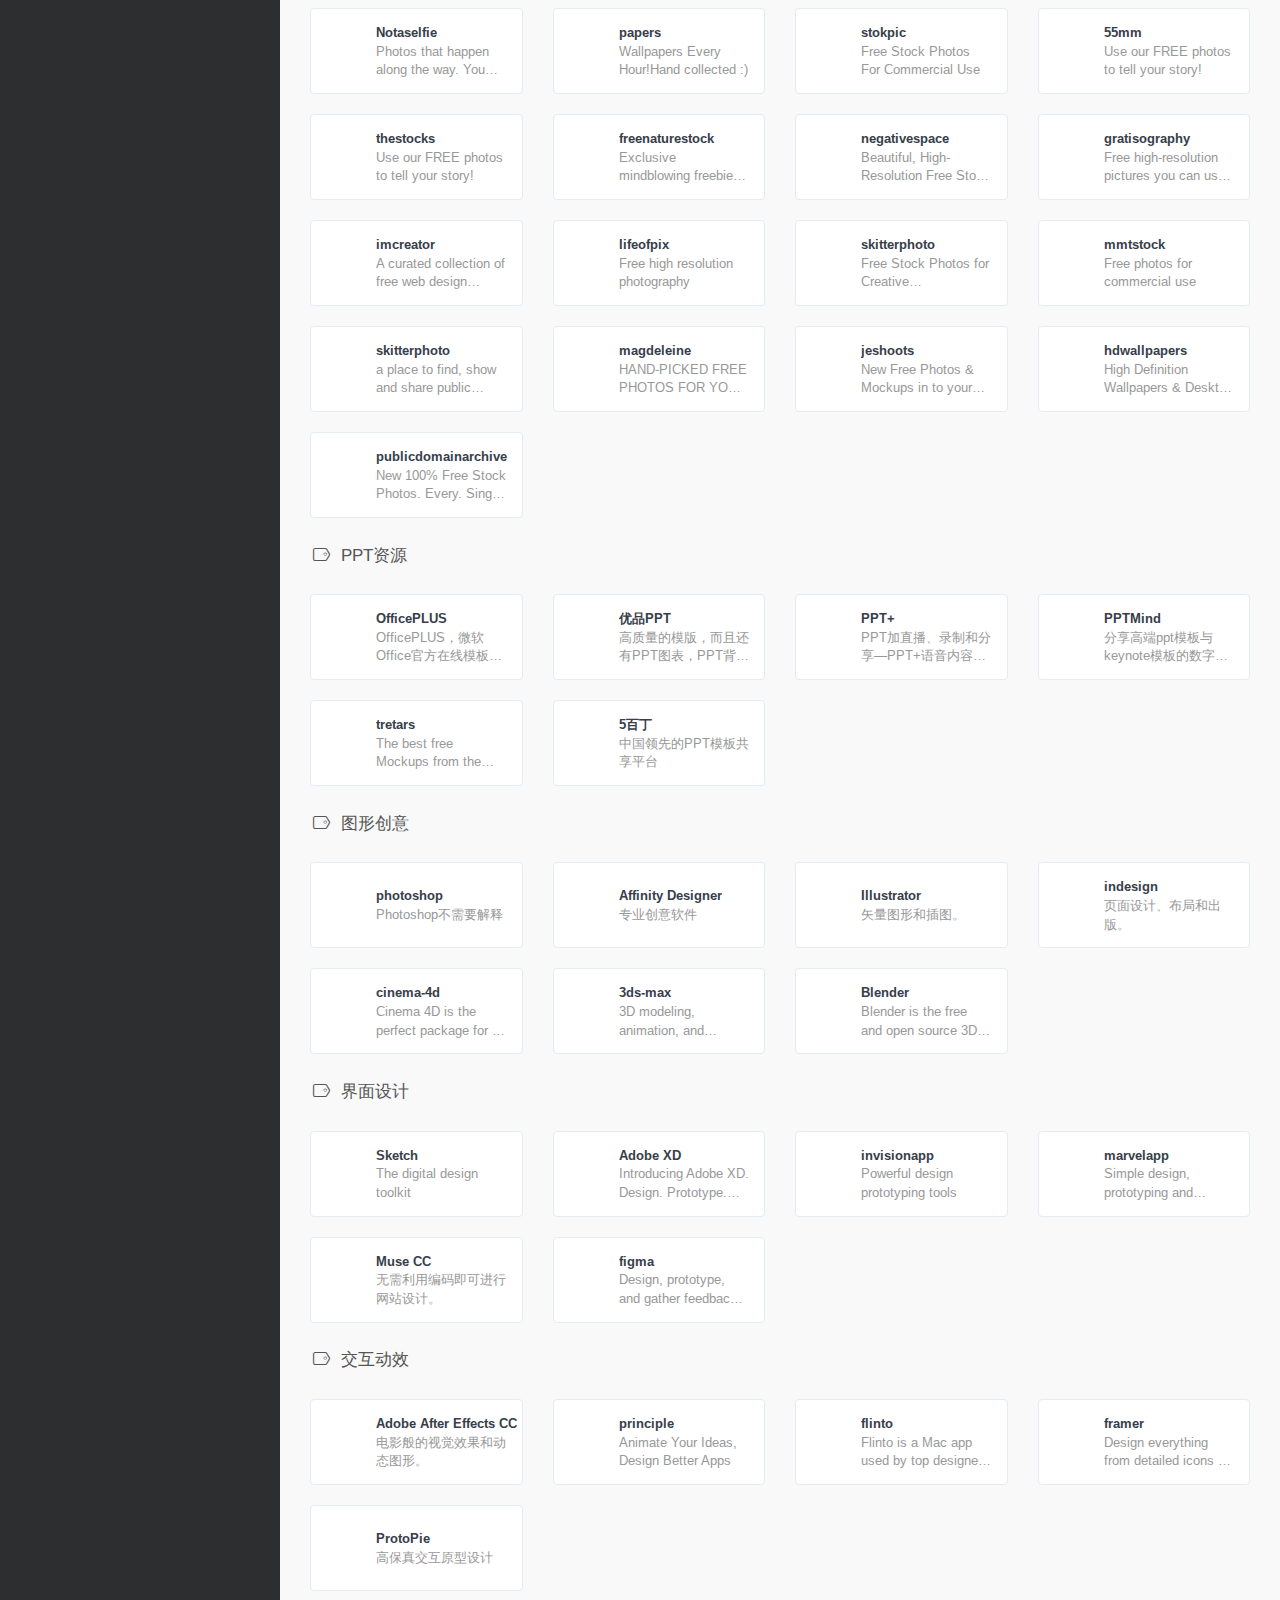
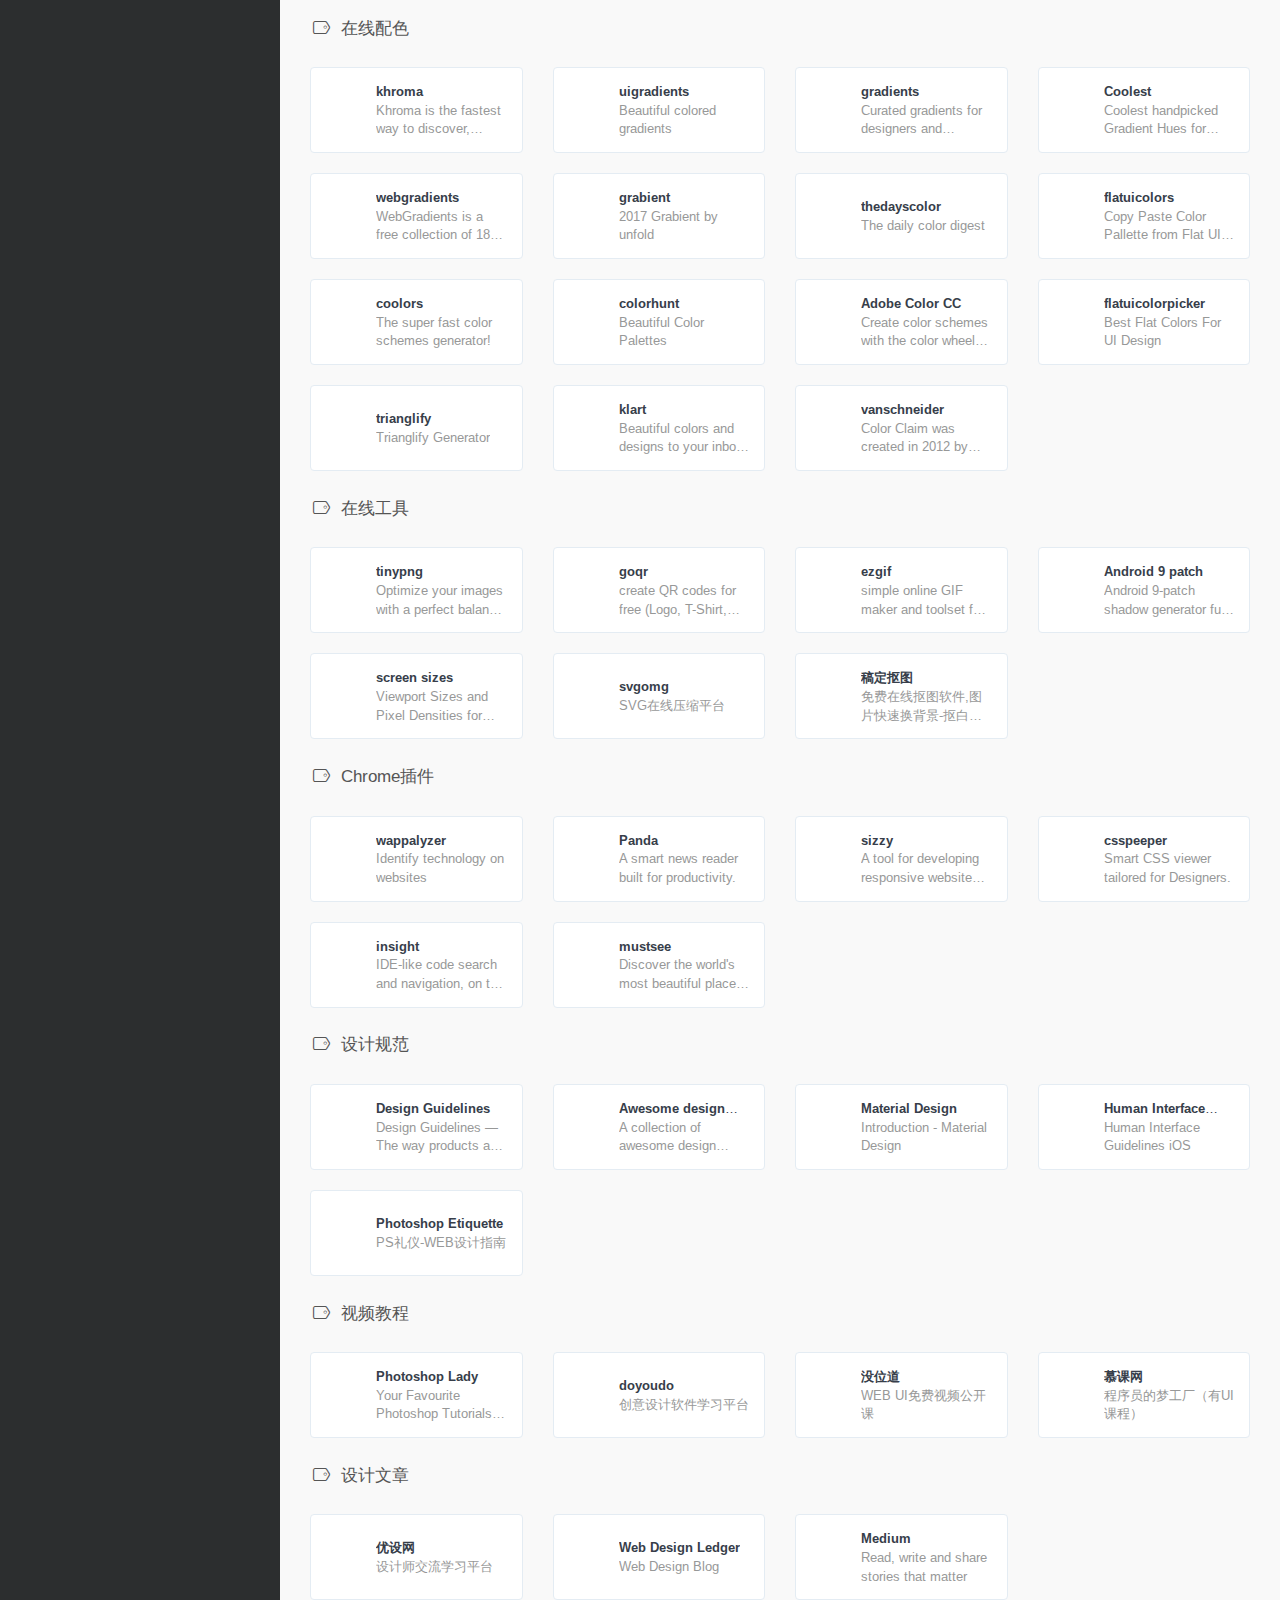
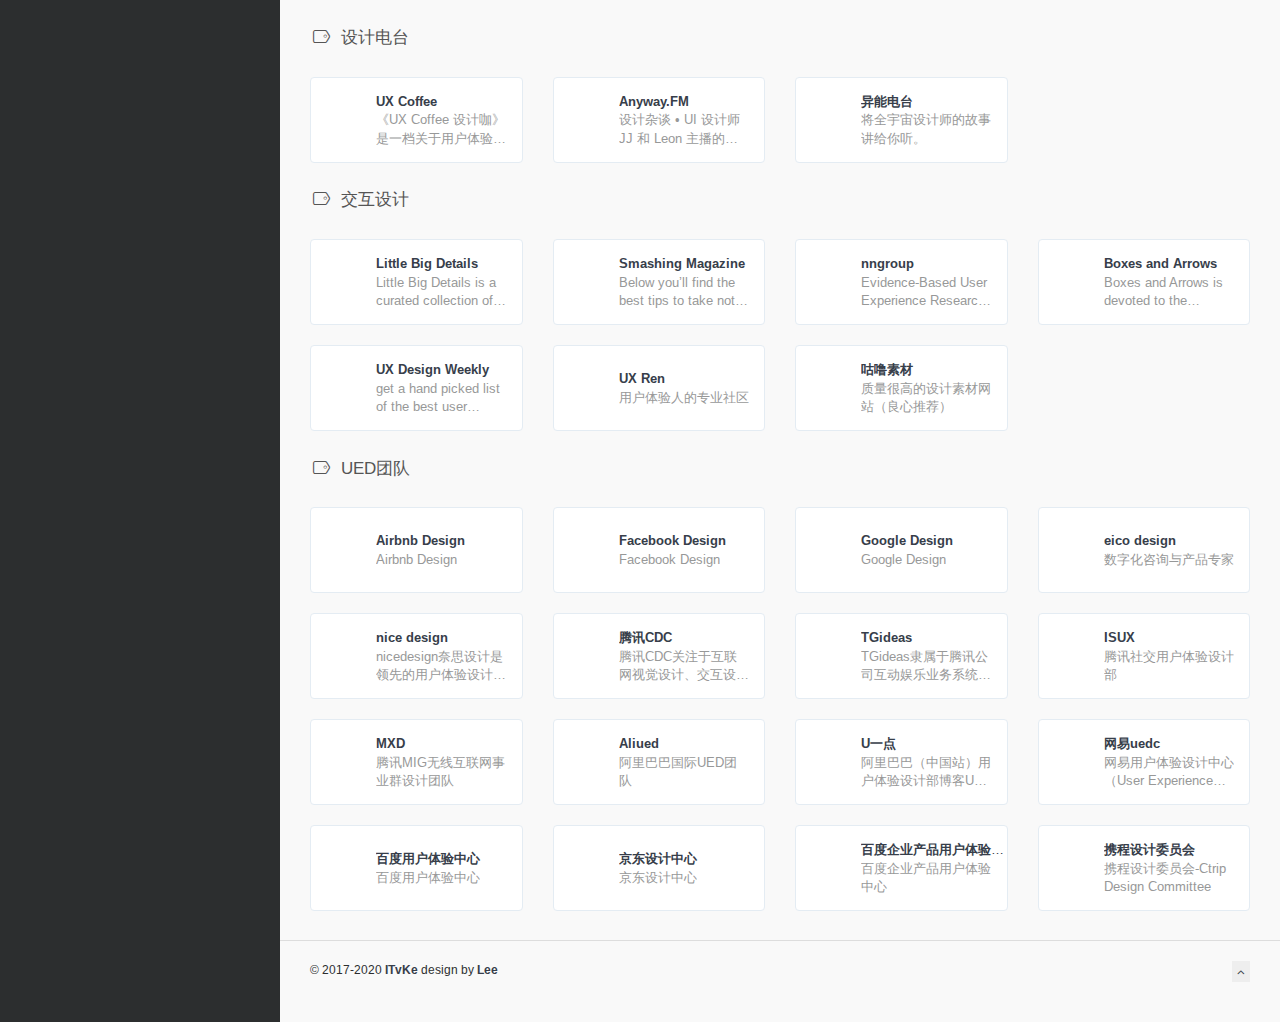
==== commit aa818592: "up" ====
--- a/cn/index.html
+++ b/cn/index.html
@@ -14,7 +14,7 @@
     var _hmt = _hmt || [];
     (function() {
       var hm = document.createElement("script");
-      hm.src = "https://hm.baidu.com/hm.js?c05bb16ea908292af9f6c513087a1cc3";
+      hm.src = "https://hm.baidu.com/hm.js?cc4d36bb25f6ba83a47d6dd7f3b95961";
       var s = document.getElementsByTagName("script")[0]; 
       s.parentNode.insertBefore(hm, s);
     })();
@@ -91,6 +91,42 @@
                             <i class="linecons-doc"></i>
                             <span class="title">社区资讯</span>
                         </a>
+                    </li>
+					<li>
+                        <a>
+                            <i class="linecons-lightbulb"></i>
+                            <span class="title">测试资源</span>
+                        </a>
+                        <ul>
+                            <li>
+                                <a href="#测试论坛" class="smooth">
+                                    <span class="title">测试论坛</span>
+                                </a>
+                            </li>
+                            <li>
+                                <a href="#测试教程" class="smooth">
+                                    <span class="title">测试教程</span>
+                                </a>
+                            </li>
+                        </ul>
+                    </li>
+					<li>
+                        <a>
+                            <i class="linecons-lightbulb"></i>
+                            <span class="title">开发宝典</span>
+                        </a>
+                        <ul>
+                            <li>
+                                <a href="#测试论坛" class="smooth">
+                                    <span class="title">开发论坛</span>
+                                </a>
+                            </li>
+                            <li>
+                                <a href="#测试教程" class="smooth">
+                                    <span class="title">开发教程</span>
+                                </a>
+                            </li>
+                        </ul>
                     </li>
                     <li>
                         <a>
